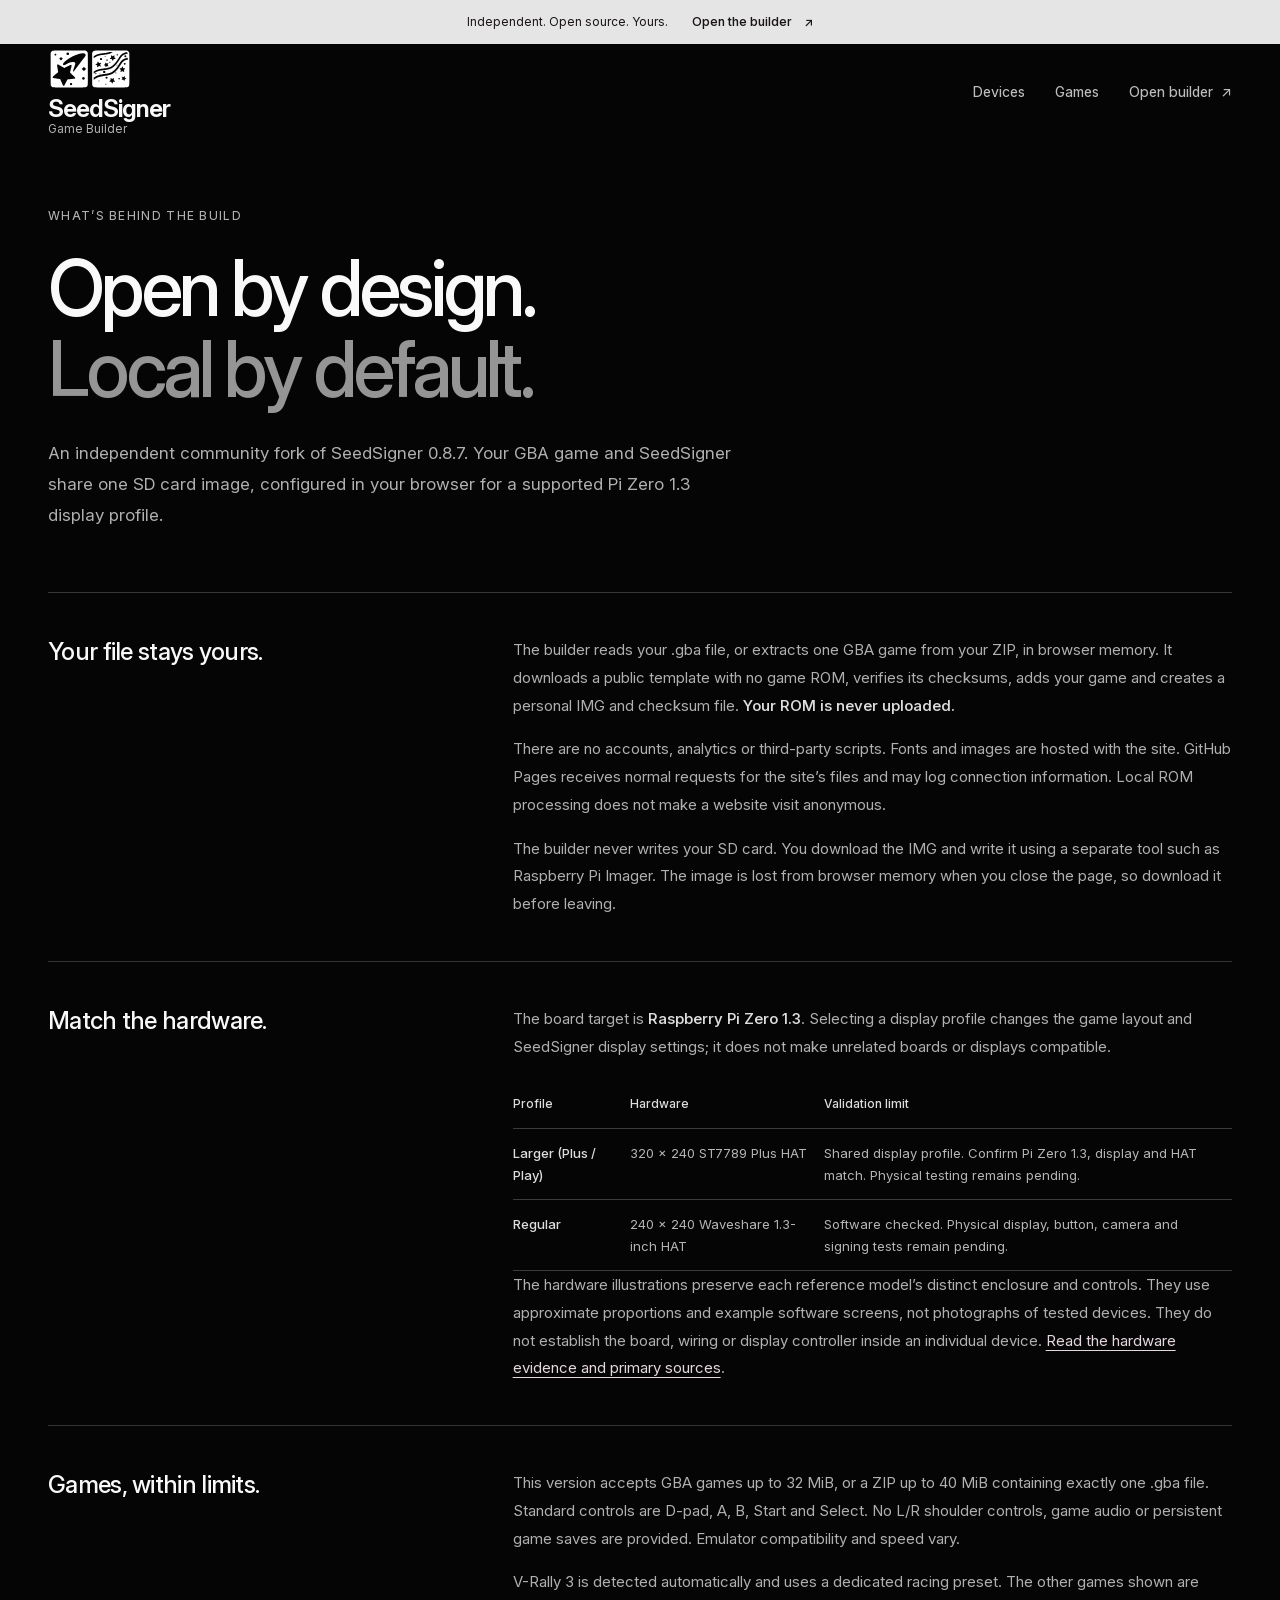
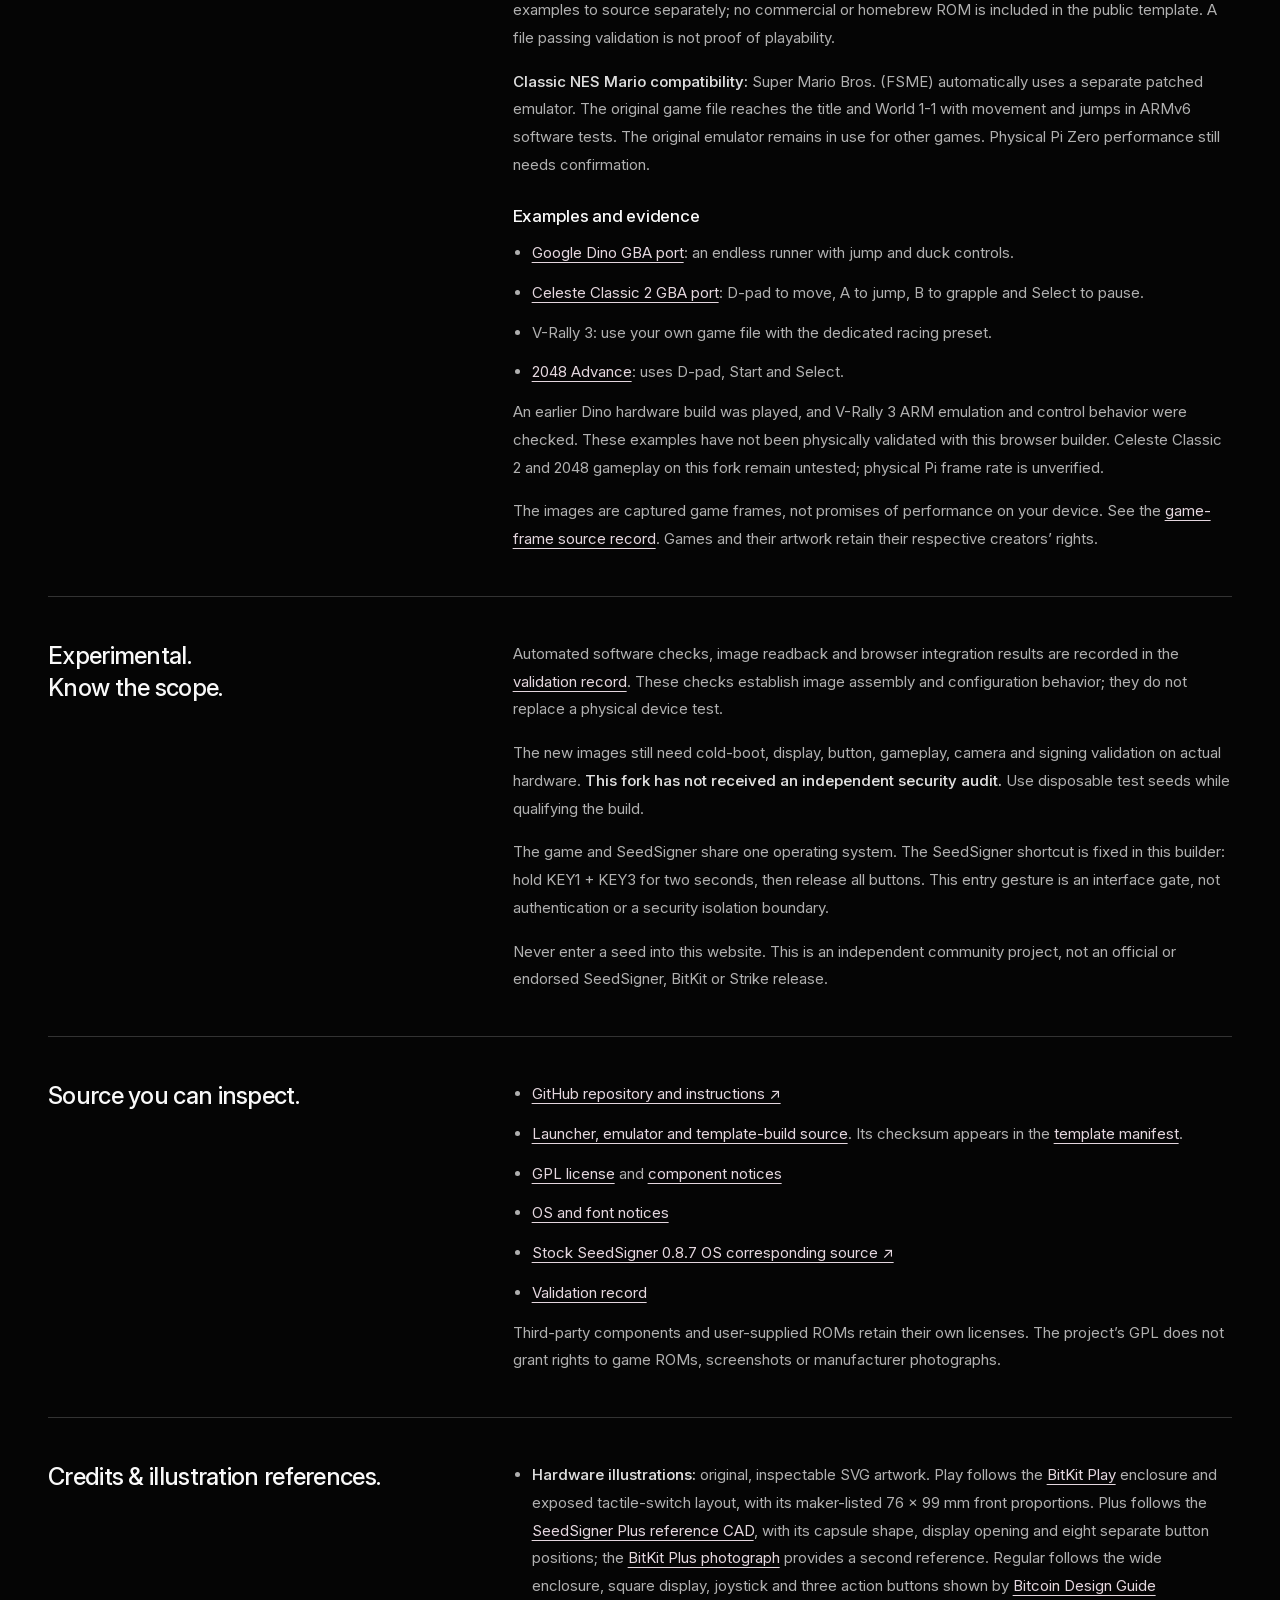
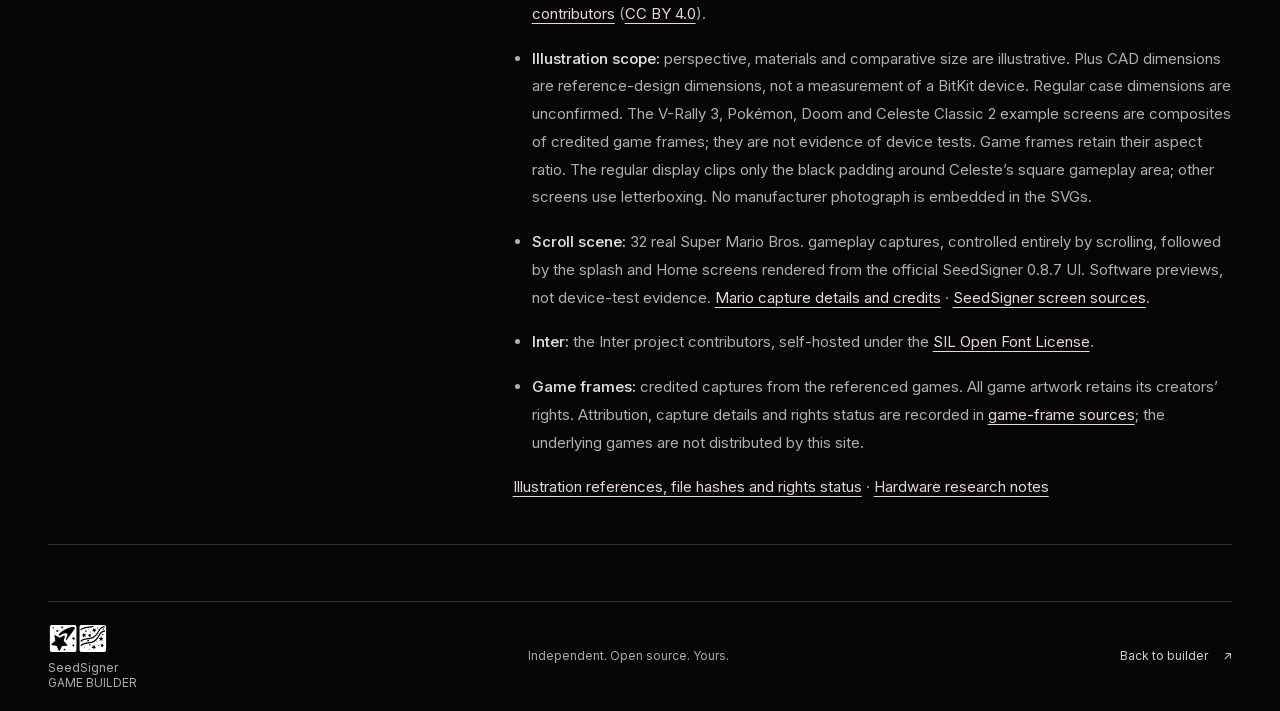
==== about.html @ 39796c49 "Match the About page to the emoji wordmark branding" ====
<!doctype html>
<html lang="en">
<head><meta charset="utf-8"><meta name="viewport" content="width=device-width,initial-scale=1"><meta name="color-scheme" content="dark"><meta name="theme-color" content="#050505"><meta http-equiv="Content-Security-Policy" content="default-src 'self'; style-src 'self'; img-src 'self' data:; font-src 'self'; object-src 'none'; base-uri 'self'"><meta name="description" content="Scope, validation, privacy, source code and credits for the independent SeedSigner Game Builder."><title>About &amp; source · SeedSigner Game Builder</title><link rel="icon" href="data:,"><link rel="preload" href="./InterVariable.woff2" as="font" type="font/woff2" crossorigin><link rel="stylesheet" href="./styles.css?v=0.2.3-emoji-wordmark.1"></head>
<body><a class="skip-link" href="#about-title">Skip to project details</a><div class="announcement"><span>Independent. Open source. Yours.</span><a href="./">Open the builder <span aria-hidden="true">↗</span></a></div><div class="page-shell"><header class="site-header"><a class="brand" href="./" aria-label="SeedSigner Game Builder home"><img class="brand-logo" src="./company-logo-white.svg" width="48" height="24" alt=""><span class="brand-wordmark">SeedSigner<span class="brand-subtitle">Game Builder</span></span></a><nav class="header-links" aria-label="Main navigation"><a href="./#devices">Devices</a><a href="./#games">Games</a><a href="./">Open builder <span aria-hidden="true">↗</span></a></nav></header>
<main><section class="about-hero" aria-labelledby="about-title"><p class="eyebrow">WHAT’S BEHIND THE BUILD</p><h1 id="about-title">Open by design.<br><span>Local by default.</span></h1><p>An independent community fork of SeedSigner 0.8.7. Your GBA game and SeedSigner share one SD card image, configured in your browser for a supported Pi Zero 1.3 display profile.</p></section><div class="about-content">
<section class="about-section" id="privacy"><h2>Your file stays yours.</h2><div><p>The builder reads your .gba file, or extracts one GBA game from your ZIP, in browser memory. It downloads a public template with no game ROM, verifies its checksums, adds your game and creates a personal IMG and checksum file. <strong>Your ROM is never uploaded.</strong></p><p>There are no accounts, analytics or third-party scripts. Fonts and images are hosted with the site. GitHub Pages receives normal requests for the site’s files and may log connection information. Local ROM processing does not make a website visit anonymous.</p><p>The builder never writes your SD card. You download the IMG and write it using a separate tool such as Raspberry Pi Imager. The image is lost from browser memory when you close the page, so download it before leaving.</p></div></section>
<section class="about-section" id="hardware"><h2>Match the hardware.</h2><div><p>The board target is <strong>Raspberry Pi Zero 1.3</strong>. Selecting a display profile changes the game layout and SeedSigner display settings; it does not make unrelated boards or displays compatible.</p><div class="table-wrap"><table class="hardware-matrix"><thead><tr><th scope="col">Profile</th><th scope="col">Hardware</th><th scope="col">Validation limit</th></tr></thead><tbody><tr><th scope="row">Larger (Plus / Play)</th><td>320 × 240 ST7789 Plus HAT</td><td>Shared display profile. Confirm Pi Zero 1.3, display and HAT match. Physical testing remains pending.</td></tr><tr><th scope="row">Regular</th><td>240 × 240 Waveshare 1.3-inch HAT</td><td>Software checked. Physical display, button, camera and signing tests remain pending.</td></tr></tbody></table></div><p>The hardware illustrations preserve each reference model’s distinct enclosure and controls. They use approximate proportions and example software screens, not photographs of tested devices. They do not establish the board, wiring or display controller inside an individual device. <a href="./HARDWARE-RESEARCH.md">Read the hardware evidence and primary sources</a>.</p></div></section>
<section class="about-section" id="games"><h2>Games, within limits.</h2><div><p>This version accepts GBA games up to 32 MiB, or a ZIP up to 40 MiB containing exactly one .gba file. Standard controls are D-pad, A, B, Start and Select. No L/R shoulder controls, game audio or persistent game saves are provided. Emulator compatibility and speed vary.</p><p>V-Rally 3 is detected automatically and uses a dedicated racing preset. The other games shown are examples to source separately; no commercial or homebrew ROM is included in the public template. A file passing validation is not proof of playability.</p><p><strong>Classic NES Mario compatibility:</strong> Super Mario Bros. (FSME) automatically uses a separate patched emulator. The original game file reaches the title and World 1-1 with movement and jumps in ARMv6 software tests. The original emulator remains in use for other games. Physical Pi Zero performance still needs confirmation.</p><h3>Examples and evidence</h3><ul><li><a href="https://github.com/fritzem/Google-Dino-GBA/releases">Google Dino GBA port</a>: an endless runner with jump and duck controls.</li><li><a href="https://github.com/Skaleee/Celeste2-GBA/releases/tag/1.0.0">Celeste Classic 2 GBA port</a>: D-pad to move, A to jump, B to grapple and Select to pause.</li><li>V-Rally 3: use your own game file with the dedicated racing preset.</li><li><a href="https://basil-termini.itch.io/2048-advance">2048 Advance</a>: uses D-pad, Start and Select.</li></ul><p>An earlier Dino hardware build was played, and V-Rally 3 ARM emulation and control behavior were checked. These examples have not been physically validated with this browser builder. Celeste Classic 2 and 2048 gameplay on this fork remain untested; physical Pi frame rate is unverified.</p><p>The images are captured game frames, not promises of performance on your device. See the <a href="./sources.json">game-frame source record</a>. Games and their artwork retain their respective creators’ rights.</p></div></section>
<section class="about-section" id="validation"><h2>Experimental.<br>Know the scope.</h2><div><p>Automated software checks, image readback and browser integration results are recorded in the <a href="./validation.json">validation record</a>. These checks establish image assembly and configuration behavior; they do not replace a physical device test.</p><p>The new images still need cold-boot, display, button, gameplay, camera and signing validation on actual hardware. <strong>This fork has not received an independent security audit.</strong> Use disposable test seeds while qualifying the build.</p><p>The game and SeedSigner share one operating system. The SeedSigner shortcut is fixed in this builder: hold KEY1 + KEY3 for two seconds, then release all buttons. This entry gesture is an interface gate, not authentication or a security isolation boundary.</p><p>Never enter a seed into this website. This is an independent community project, not an official or endorsed SeedSigner, BitKit or Strike release.</p></div></section>
<section class="about-section" id="source"><h2>Source you can inspect.</h2><div><ul><li><a href="https://github.com/xberenguer/seedsigner-gba-builder">GitHub repository and instructions ↗</a></li><li><a href="./source.tar.gz">Launcher, emulator and template-build source</a>. Its checksum appears in the <a href="./template.json">template manifest</a>.</li><li><a href="./LICENSE">GPL license</a> and <a href="./NOTICE">component notices</a></li><li><a href="./OS-and-font-notices.txt">OS and font notices</a></li><li><a href="https://github.com/xberenguer/seedsigner-dino/releases/download/v0.1.1-beta/seedsigner-v0.8.7-os-corresponding-source.tar.gz">Stock SeedSigner 0.8.7 OS corresponding source ↗</a></li><li><a href="./validation.json">Validation record</a></li></ul><p>Third-party components and user-supplied ROMs retain their own licenses. The project’s GPL does not grant rights to game ROMs, screenshots or manufacturer photographs.</p></div></section>
<section class="about-section" id="credits"><h2>Credits &amp; illustration references.</h2><div><ul class="credit-list"><li><strong>Hardware illustrations:</strong> original, inspectable SVG artwork. Play follows the <a href="https://bitkitbtc.com/product/seedsigner-play/">BitKit Play</a> enclosure and exposed tactile-switch layout, with its maker-listed 76 × 99 mm front proportions. Plus follows the <a href="https://github.com/3rdIteration/seedsigner-hardware/tree/main/signer_enclosures/seedsigner_plus/reference_design">SeedSigner Plus reference CAD</a>, with its capsule shape, display opening and eight separate button positions; the <a href="https://bitkitbtc.com/product/seedsigner-plus/">BitKit Plus photograph</a> provides a second reference. Regular follows the wide enclosure, square display, joystick and three action buttons shown by <a href="https://bitcoin.design/guide/case-studies/seedsigner/">Bitcoin Design Guide contributors</a> (<a href="https://creativecommons.org/licenses/by/4.0/">CC BY 4.0</a>).</li><li><strong>Illustration scope:</strong> perspective, materials and comparative size are illustrative. Plus CAD dimensions are reference-design dimensions, not a measurement of a BitKit device. Regular case dimensions are unconfirmed. The V-Rally 3, Pokémon, Doom and Celeste Classic 2 example screens are composites of credited game frames; they are not evidence of device tests. Game frames retain their aspect ratio. The regular display clips only the black padding around Celeste’s square gameplay area; other screens use letterboxing. No manufacturer photograph is embedded in the SVGs.</li><li><strong>Scroll scene:</strong> 32 real Super Mario Bros. gameplay captures, controlled entirely by scrolling, followed by the splash and Home screens rendered from the official SeedSigner 0.8.7 UI. Software previews, not device-test evidence. <a href="./assets/scroll/sources.json">Mario capture details and credits</a> · <a href="./sources.json">SeedSigner screen sources</a>.</li><li><strong>Inter:</strong> the Inter project contributors, self-hosted under the <a href="./Inter-LICENSE.txt">SIL Open Font License</a>.</li><li><strong>Game frames:</strong> credited captures from the referenced games. All game artwork retains its creators’ rights. Attribution, capture details and rights status are recorded in <a href="./sources.json">game-frame sources</a>; the underlying games are not distributed by this site.</li></ul><p><a href="./sources.json">Illustration references, file hashes and rights status</a> · <a href="./HARDWARE-RESEARCH.md">Hardware research notes</a></p></div></section>
</div></main><footer><a class="footer-brand" href="./" aria-label="SeedSigner Game Builder home"><img class="brand-logo" src="./company-logo-white.svg" width="40" height="20" alt=""><span class="brand-wordmark">SeedSigner<span class="brand-subtitle">Game Builder</span></span></a><span>Independent. Open source. Yours.</span><a href="./">Back to builder <span aria-hidden="true">↗</span></a></footer></div></body></html>
---- styles.css ----
@font-face{font-family:Inter;src:url('./InterVariable.woff2') format('woff2');font-weight:100 900;font-display:swap}
:root{color-scheme:dark;--bg:#050505;--surface:#121212;--line:#373737;--text:#f9f9f9;--muted:#b0b0b0;--quiet:#929292;--accent:#e5e5e5;--error:#ffc0cc;font-family:Inter,Arial,Helvetica,sans-serif;font-synthesis:none;background:var(--bg);color:var(--text)}
*{box-sizing:border-box}html{scroll-behavior:smooth;scroll-padding-top:24px}body{margin:0;min-width:320px;background:var(--bg);line-height:1.55}button,input,select{font:inherit}button,a,input,select,summary{-webkit-tap-highlight-color:transparent}a{color:inherit;text-decoration:none}button{cursor:pointer}button:disabled{cursor:not-allowed}button:focus-visible,a:focus-visible,select:focus-visible,summary:focus-visible{outline:2px solid var(--accent);outline-offset:5px}p,h1,h2,h3,figure{margin:0}[hidden]{display:none!important}.skip-link{position:fixed;left:20px;top:12px;transform:translateY(-150%);z-index:10;background:#fff;color:#111;border-radius:30px;padding:12px 20px;font-size:14px}.skip-link:focus{transform:translateY(0)}.page-shell{width:min(1240px,calc(100% - 96px));margin:auto}.announcement{min-height:44px;display:flex;align-items:center;justify-content:center;gap:24px;padding:0 20px;background:var(--accent);color:#1a1418;font-size:12px}.announcement a{min-height:44px;display:inline-flex;align-items:center;gap:12px;font-weight:550}.announcement a:hover{text-decoration:underline;text-underline-offset:3px}.site-header{height:96px;display:flex;align-items:center;justify-content:space-between;gap:30px}.brand{display:flex;align-items:center;gap:12px;min-height:44px;font-size:24px;font-weight:650;letter-spacing:-1px;line-height:1.06}.brand-subtitle{display:block;font-size:12px;font-weight:400;letter-spacing:1.1px;margin-top:5px;color:#b0b0b0;text-transform:uppercase}.header-links{display:flex;align-items:center;gap:30px;font-size:14px;font-weight:450}.header-links a{color:#bdbdbd;min-height:44px;display:inline-flex;align-items:center;gap:8px;transition:color .15s}.header-links a:hover{color:#fff}.eyebrow{font-size:12px;letter-spacing:1.3px;font-weight:450;line-height:1.6;color:var(--muted)}.hero{display:grid;grid-template-columns:minmax(0,1fr) minmax(0,480px);gap:72px;align-items:start;padding:40px 0 80px}.hero-story{padding-top:13px;min-width:0}.hero h1{font-size:clamp(62px,6.45vw,87px);line-height:1.02;letter-spacing:-5.1px;font-weight:500;margin-top:24px}.hero h1 span{color:#959595}.hero-copy{font-size:17px;line-height:1.7;max-width:470px;color:#b0b0b0;margin-top:25px;letter-spacing:-.2px}.local-badge{display:flex;align-items:center;gap:10px;color:#d8d8d8;font-size:13px;margin-top:20px}.local-badge svg{color:var(--accent);flex:none}.hero-feature{display:block;height:auto;max-width:515px;margin-top:24px;color:#d9d9d9}.hero-device-stage{display:block;width:100%;height:282px;object-fit:contain;background:transparent}.hero-feature figcaption{display:flex;align-items:center;justify-content:space-between;gap:15px;padding:0 3px;font-size:12px;color:#d2d2d2}.hero-feature figcaption>span{font-size:12px}.hero-feature small{display:block;font-size:11px;color:#929292;margin-top:3px;line-height:1.5}.hero-feature figcaption>a{display:inline-flex;align-items:center;gap:9px;min-height:44px;font-size:12px;color:#b6b6b6}.hero-feature figcaption>a:hover{color:#fff;text-decoration:underline;text-underline-offset:4px}.builder-card{border:1px solid var(--line);border-radius:24px;background:var(--surface);padding:26px;min-width:0}.card-heading{display:flex;align-items:center;justify-content:space-between;gap:14px;margin-bottom:20px}.card-heading h2{font-size:25px;font-weight:500;line-height:1.25;letter-spacing:-1px}.version-pill{font-size:12px;white-space:nowrap;border:1px solid #4d4d4d;color:#bdbdbd;padding:5px 9px;border-radius:30px}.field-group+.field-group{margin-top:19px}.step-title{display:flex;align-items:center;gap:11px;margin-bottom:9px;font-size:14px;font-weight:500;line-height:1.4}.step-number{font-size:12px;letter-spacing:.5px;color:#a0a0a0;font-weight:400}.select-wrap{position:relative}.select-wrap select{width:100%;appearance:none;min-height:46px;background:#191919;border:1px solid #737373;border-radius:9px;padding:11px 38px 11px 13px;font-size:14px;line-height:1.5;color:#eee;cursor:pointer}.select-wrap>svg{position:absolute;right:15px;top:19px;pointer-events:none;color:#bcbcbc}.field-help{font-size:12px;line-height:1.55;color:#a2a2a2;margin-top:7px}.drop-zone{display:flex;flex-direction:column;align-items:center;justify-content:center;gap:4px;min-height:146px;padding:15px;border:1px dashed #777;border-radius:12px;background:#171717;text-align:center;transition:background .15s,border-color .15s}.drop-zone.drag-over{border-color:var(--accent);background:#2e252a}.drop-zone.is-selected{min-height:111px;padding:13px}.drop-zone.is-selected .upload-icon{display:none}.upload-icon{color:#d2d2d2;margin-bottom:3px}.drop-zone strong{font-size:14px;font-weight:500;overflow-wrap:anywhere;max-width:100%}.muted{color:var(--muted)}.drop-zone .muted{font-size:12px}.file-picker{position:relative;display:inline-flex;align-items:center;justify-content:center;gap:20px;overflow:hidden;min-height:44px;margin-top:7px;padding:10px 19px;background:#f4f4f4;color:#111;border:1px solid #f4f4f4;border-radius:30px;font-size:13px;font-weight:550;cursor:pointer}.file-picker:hover{background:var(--accent);border-color:var(--accent)}.file-picker>span{font-size:18px;font-weight:400;line-height:1}.file-picker input{position:absolute;left:0;top:0;width:100%;height:100%;opacity:0;cursor:pointer}.file-picker:focus-within{outline:2px solid var(--accent);outline-offset:4px}.file-picker:has(input:disabled){opacity:.55;cursor:not-allowed}.rom-summary{display:flex;align-items:center;gap:10px;border:1px solid #555;background:#202020;border-radius:9px;padding:12px;margin-top:11px}.rom-file-icon{width:30px;height:35px;display:grid;place-items:center;flex:none;border:1px solid #777;border-radius:4px;color:#d0d0d0;font-size:12px}.rom-summary-text{display:flex;flex-direction:column;min-width:0}.rom-summary-text strong{font-size:13px;font-weight:500;overflow-wrap:anywhere}.rom-summary-text .muted{font-size:12px;overflow-wrap:anywhere}.valid-pill{font-size:12px;color:var(--accent);margin-left:auto;white-space:nowrap}.inline-error{font-size:13px;line-height:1.6;color:var(--error);margin-top:10px;overflow-wrap:anywhere}.advanced-controls{margin-top:18px;border-top:1px solid #3b3b3b;border-bottom:1px solid #3b3b3b}.advanced-controls>summary,.disclosure>summary{list-style:none;display:flex;justify-content:space-between;align-items:center;gap:18px;cursor:pointer}.advanced-controls>summary{min-height:48px;font-size:14px;line-height:1.4;padding:10px 0}.advanced-controls>summary::-webkit-details-marker,.disclosure>summary::-webkit-details-marker{display:none}.optional-label{font-size:12px;color:#a2a2a2;margin-left:8px}.disclosure-right{display:flex;align-items:center;gap:13px}.small-tag{font-size:12px;color:#c1c1c1}.disclosure-icon{font-size:23px;line-height:1;font-weight:300;width:17px;text-align:center;color:#c1c1c1;flex:none}.advanced-controls[open] .disclosure-icon,.disclosure[open] .disclosure-icon{transform:rotate(45deg)}.advanced-body{padding:3px 0 20px}.field-label{display:block;font-size:13px;margin-bottom:9px}.control-list{margin:16px 0 0}.control-list>div{display:flex;justify-content:space-between;align-items:start;gap:18px;padding:10px 0;border-bottom:1px solid #323232;font-size:12px}.control-list dt{color:#ddd}.control-list dd{margin:0;color:#b0b0b0;text-align:right}.control-footnote{font-size:12px;color:#aaa;line-height:1.7;margin-top:15px}.compatibility-note{font-size:12px;line-height:1.6;color:#b5b5b5;margin-top:14px}.build-area{margin-top:18px}.primary-button{display:flex;align-items:center;justify-content:space-between;gap:16px;width:100%;min-height:50px;border:1px solid #fff;border-radius:40px;background:#fff;color:#101010;padding:11px 22px;font-size:14px;line-height:1.5;font-weight:600;transition:background .15s,color .15s}.primary-button:hover:not(:disabled){background:var(--accent);border-color:var(--accent)}.primary-button:disabled{background:#303030;border-color:#303030;color:#adadad}.primary-button>span:last-child{font-size:22px;font-weight:400;line-height:1}.cancel-button{display:block;min-height:44px;border:1px solid #666;border-radius:30px;margin:12px auto 0;padding:8px 20px;background:transparent;color:#ddd;font-size:13px}.cancel-button:hover{background:#252525}.build-note{font-size:12px;line-height:1.6;color:#aaa;text-align:center;margin-top:9px}.release-note{display:flex;align-items:start;gap:8px;font-size:12px;line-height:1.6;color:#aaa;margin-top:16px}.release-dot{width:5px;height:5px;border-radius:50%;background:var(--accent);flex:none;margin-top:7px}.release-note a{display:inline-flex;min-height:44px;align-items:center;gap:7px;text-decoration:underline;text-underline-offset:3px;color:#d7c9d0}.build-status{border-top:1px solid #464646;padding-top:20px;margin-top:20px}.progress-heading{display:flex;align-items:center;justify-content:space-between;gap:15px;font-size:13px}.progress-heading strong{font-weight:500}.progress-heading>span{font-size:12px;color:#bbb}progress{appearance:none;display:block;width:100%;height:4px;border:0;border-radius:3px;overflow:hidden;background:#3b3b3b;color:var(--accent);margin:12px 0}progress::-webkit-progress-bar{background:#3b3b3b;border-radius:3px}progress::-webkit-progress-value{background:var(--accent);border-radius:3px;transition:width .2s}progress::-moz-progress-bar{background:var(--accent);border-radius:3px}.build-status>p{font-size:12px;color:#b0b0b0;line-height:1.7;overflow-wrap:anywhere}.build-error{background:#281c22;border:1px solid #825e6c;border-radius:12px;padding:16px;margin-top:20px;font-size:14px;color:var(--error)}.build-error strong{font-weight:550}.build-error p{font-size:13px;line-height:1.7;color:#e0c5cf;margin-top:6px;overflow-wrap:anywhere}.result-card{border:1px solid #74646d;background:#201b1e;border-radius:14px;padding:22px;margin-top:21px}.result-card .eyebrow{font-size:12px;color:#d2c3cb;letter-spacing:1px}.result-card h3{font-size:34px;line-height:1.2;letter-spacing:-1.3px;font-weight:500;margin-top:9px}.result-card>p:not(.eyebrow){font-size:13px;color:#c1b6bc;line-height:1.7;margin-top:10px;overflow-wrap:anywhere}.download-actions{display:flex;align-items:center;gap:20px;flex-wrap:wrap;margin-top:20px}.download-button{display:inline-flex;align-items:center;justify-content:space-between;gap:24px;min-height:46px;background:var(--accent);color:#171217;border-radius:30px;font-size:13px;font-weight:600;padding:11px 18px}.download-button:hover{background:#fff}.download-button span{font-size:18px;font-weight:400}.text-link{display:inline-flex;align-items:center;gap:9px;min-height:44px;font-size:13px;color:#d1d1d1}.text-link:hover{color:#fff;text-decoration:underline;text-underline-offset:4px}.download-actions .text-link{font-size:12px;color:#e0d3db}.result-card>p.result-next{font-size:12px;color:#c7bbc2;margin-top:13px}.checksum-details{font-size:12px;color:#bfb0b9;margin-top:13px}.checksum-details summary{cursor:pointer;min-height:44px;display:flex;align-items:center}.checksum-details code{font-size:12px;color:#e1d4dc;line-height:1.7;font-family:ui-monospace,SFMono-Regular,Menlo,monospace;overflow-wrap:anywhere;display:block}.content-section{border-top:1px solid #333;padding:76px 0 72px}.section-heading{display:flex;align-items:end;justify-content:space-between;gap:60px;margin-bottom:35px}.section-heading h2{font-size:48px;line-height:1.1;letter-spacing:-2.2px;font-weight:500;margin-top:14px}.section-heading>p{max-width:385px;font-size:15px;line-height:1.75;color:#aaa}.section-heading>p strong{font-weight:500;color:#ddd}.device-grid,.game-grid{display:grid;grid-template-columns:repeat(3,minmax(0,1fr));gap:22px}.device-card,.game-card{border:1px solid #353535;border-radius:18px;overflow:hidden;background:#111;min-width:0}.device-photo{height:260px;display:flex;align-items:center;justify-content:center;background:radial-gradient(ellipse at center,#151515 0%,#090909 72%);border-bottom:1px solid #272727}.device-photo img{width:100%;height:100%;object-fit:contain;display:block}.regular-photo{padding:0}.device-body,.game-body{padding:23px 22px 17px}.device-heading{display:flex;align-items:start;justify-content:space-between;gap:12px;flex-wrap:wrap}.device-heading h3,.game-body h3{font-size:21px;line-height:1.3;letter-spacing:-.6px;font-weight:500}.status-pill{font-size:12px;border:1px solid #555;border-radius:30px;padding:4px 9px;color:#c5c5c5;white-space:nowrap}.device-body>p,.game-body>p:not(.game-category){font-size:14px;line-height:1.75;color:#aaa;margin-top:15px}.card-link{display:inline-flex;align-items:center;gap:10px;min-height:44px;font-size:13px;color:#e4e4e4;margin-top:17px}.card-link:hover{text-decoration:underline;text-underline-offset:4px}.section-footnote{font-size:12px;color:#aaa;line-height:1.7;margin-top:20px}.section-footnote a{display:inline-flex;align-items:center;min-height:44px;text-decoration:underline;text-underline-offset:4px;margin-left:4px}.game-frame{display:flex;align-items:center;justify-content:center;aspect-ratio:3/2;background:#191919;padding:18px}.game-frame img{width:100%;height:100%;object-fit:contain;image-rendering:pixelated;display:block}.game-category{font-size:12px;letter-spacing:1px;color:#aaa}.game-body h3{margin-top:8px}.game-body>p:not(.game-category){min-height:99px}.more-games{display:flex;align-items:center;justify-content:space-between;gap:32px;padding:25px 0 0;margin-top:5px}.more-games>p{font-size:14px;line-height:1.75;color:#aaa;max-width:760px}.more-games strong{font-weight:500;color:#ddd}.more-games .text-link{white-space:nowrap}.flash-steps{display:grid;grid-template-columns:repeat(3,minmax(0,1fr));gap:38px;list-style:none;margin:45px 0 0;padding:0}.flash-steps li{padding-top:19px;border-top:1px solid #4b4b4b}.instruction-number{display:block;color:#aaa;font-size:12px;letter-spacing:.5px;margin-bottom:24px}.flash-steps h3{font-size:21px;line-height:1.35;font-weight:500;letter-spacing:-.6px}.flash-steps p{font-size:14px;line-height:1.8;color:#aaa;margin-top:13px}.flash-steps b{font-weight:500;color:#e4e4e4}.faq-section{border-top:1px solid #333;padding:70px 0 25px}.faq-section .section-heading{margin-bottom:29px}.disclosure{border-top:1px solid #3c3c3c}.disclosure:last-child{border-bottom:1px solid #3c3c3c}.disclosure>summary{min-height:76px;padding:21px 0;font-size:17px;line-height:1.5;letter-spacing:-.25px}.disclosure-body{max-width:800px;padding-bottom:29px}.disclosure-body>p{font-size:15px;line-height:1.85;color:#b0b0b0;margin-bottom:15px}.disclosure-body>p:last-child{margin-bottom:0}.disclosure-body a{color:#e0d2da;text-decoration:underline;text-underline-offset:4px}.safety-note{font-size:12px;line-height:1.8;color:#aaa;margin:0 0 55px}footer{display:flex;align-items:center;justify-content:space-between;gap:28px;min-height:110px;border-top:1px solid #333;font-size:12px;color:#aaa}footer>a{min-height:44px;display:inline-flex;align-items:center;gap:7px}.footer-brand{font-size:15px;font-weight:600;color:#e8e8e8;letter-spacing:-.3px}.footer-brand span{font-size:12px;color:#aaa;font-weight:400;letter-spacing:0;margin-left:6px}footer>a:last-child{color:#d0d0d0}footer>a:last-child span{margin-left:8px}.about-hero{padding:66px 0 62px;border-bottom:1px solid #373737}.about-hero h1{font-size:clamp(58px,6vw,82px);line-height:1.05;letter-spacing:-4.1px;font-weight:500;margin-top:24px}.about-hero h1 span{color:#959595}.about-hero>p:last-child{max-width:690px;font-size:17px;line-height:1.8;color:#b0b0b0;margin-top:28px}.about-content{padding-bottom:56px}.about-section{display:grid;grid-template-columns:minmax(0,1fr) minmax(0,1.8fr);gap:65px;padding:43px 0;border-bottom:1px solid #333;scroll-margin-top:24px}.about-section h2{font-size:24px;line-height:1.35;font-weight:500;letter-spacing:-.7px}.about-section h3{font-size:17px;font-weight:500;letter-spacing:-.25px;margin:24px 0 10px}.about-section p,.about-section li{font-size:15px;line-height:1.85;color:#b0b0b0}.about-section p+p{margin-top:16px}.about-section ul{margin:0;padding-left:19px}.about-section li{margin-bottom:12px}.about-section a{color:#e5d7df;text-decoration:underline;text-underline-offset:4px}.about-section a:hover{color:#fff}.about-section strong{font-weight:550;color:#ddd}.table-wrap{overflow-x:auto;max-width:100%;margin-top:21px}.hardware-matrix{width:100%;border-collapse:collapse;font-size:13px;line-height:1.7;text-align:left}.hardware-matrix th,.hardware-matrix td{padding:13px 12px 13px 0;border-bottom:1px solid #3b3b3b;vertical-align:top;color:#b5b5b5}.hardware-matrix thead th{font-size:12px;font-weight:500;color:#ddd}.hardware-matrix tbody th{font-weight:500;color:#ddd;min-width:105px}.hardware-matrix td{min-width:150px}.credit-list li{margin-bottom:17px}
@media(min-width:1500px){.hero{gap:100px;padding-top:55px}.hero h1{font-size:91px}.hero-feature{margin-top:30px}.hero-device-stage{height:300px}}
@media(max-width:1150px){.page-shell{width:calc(100% - 64px)}.hero{grid-template-columns:minmax(0,1fr) minmax(0,440px);gap:42px}.hero h1{font-size:73px;letter-spacing:-4.6px}.hero-copy{font-size:16px}.hero-device-stage{height:265px}.builder-card{padding:24px}.card-heading h2{font-size:24px}.version-pill{font-size:12px;padding:4px 7px}.device-grid,.game-grid{gap:18px}.device-photo{height:230px}.device-body,.game-body{padding:20px 18px 15px}.device-heading h3,.game-body h3{font-size:20px}.section-heading{gap:40px}.section-heading h2{font-size:42px}.game-body>p:not(.game-category){min-height:123px}}
@media(max-width:980px){.hero{grid-template-columns:1fr;gap:34px;padding-top:26px}.hero-story{display:grid;grid-template-columns:minmax(0,1.12fr) minmax(0,.88fr);gap:0 34px;padding:0;align-items:start}.hero-story>.eyebrow,.hero-story>h1,.hero-story>.hero-copy,.hero-story>.local-badge{grid-column:1}.hero h1{font-size:62px;letter-spacing:-3.8px;margin-top:17px}.hero-copy{font-size:15px;margin-top:20px}.local-badge{font-size:12px;margin-top:17px}.hero-feature{grid-column:2;grid-row:1 / 5;display:block;height:auto;margin-top:0;align-self:center;max-width:none}.hero-device-stage{height:270px;width:100%;object-fit:contain}.hero-feature figcaption{display:block;padding:0 6px}.hero-feature figcaption>a{min-height:44px}.builder-card{width:100%;max-width:620px;justify-self:center;padding:28px}.card-heading h2{font-size:28px}.card-heading{margin-bottom:23px}.field-group+.field-group{margin-top:22px}.drop-zone{min-height:165px}.field-help{font-size:13px}.compatibility-note{font-size:13px}.build-note{font-size:13px}.release-note{font-size:12px}.section-heading{align-items:start;gap:30px}.section-heading h2{font-size:39px}.section-heading>p{max-width:330px;font-size:14px}.device-photo{height:195px}.device-grid,.game-grid{gap:15px}.device-body,.game-body{padding:19px 16px 14px}.device-heading h3,.game-body h3{font-size:19px}.device-body>p,.game-body>p:not(.game-category){font-size:13px}.card-link{font-size:12px;gap:7px}.status-pill{font-size:12px;padding:3px 7px}.game-frame{padding:12px}.game-body>p:not(.game-category){min-height:137px}.more-games{gap:23px}.more-games .text-link{white-space:normal;flex-shrink:0;max-width:190px}.flash-steps{gap:26px}.flash-steps h3{font-size:20px}.flash-steps p{font-size:13px}.about-section{grid-template-columns:1fr 1.8fr;gap:38px}footer>span{display:none}}
@media(max-width:700px){.page-shell{width:calc(100% - 40px)}.announcement{font-size:12px;gap:15px;min-height:44px;padding:0 15px}.announcement a{gap:7px;min-height:44px}.site-header{height:88px;gap:20px}.brand{font-size:22px;gap:10px}.brand-subtitle{font-size:12px;letter-spacing:.9px}.header-links{font-size:12px;gap:15px}.header-links>a:nth-child(-n+2){display:none}.hero{gap:29px;padding:24px 0 52px}.hero-story{display:block}.hero h1{font-size:clamp(57px,10.7vw,74px);line-height:1.04;letter-spacing:-3.7px;margin-top:17px;max-width:590px}.hero .eyebrow{font-size:12px;letter-spacing:1.1px}.hero-copy{font-size:16px;line-height:1.7;max-width:470px;margin-top:20px}.local-badge{font-size:12px;gap:8px;margin-top:16px}.hero-feature{display:block;margin-top:22px;max-width:470px}.hero-device-stage{height:260px}.hero-feature figcaption{display:flex;padding:0 3px}.builder-card{max-width:none;border-radius:20px;padding:24px 20px}.card-heading{gap:10px;margin-bottom:23px}.card-heading h2{font-size:24px;letter-spacing:-.8px}.version-pill{font-size:12px;padding:4px 7px}.step-title{font-size:14px}.select-wrap select{font-size:16px;padding:10px 36px 10px 12px;min-height:48px}.select-wrap>svg{top:21px}.field-help{font-size:12px;line-height:1.65}.drop-zone{min-height:163px;padding:17px 12px}.drop-zone strong{font-size:14px}.drop-zone .muted{font-size:12px}.file-picker{font-size:14px;padding:10px 20px;min-height:46px}.compatibility-note{font-size:12px;line-height:1.75}.primary-button{font-size:15px;min-height:52px}.build-note{font-size:12px}.release-note{font-size:12px;line-height:1.65}.release-note a{min-height:44px}.advanced-controls>summary{font-size:14px;gap:10px;min-height:52px}.optional-label{font-size:12px;margin-left:6px}.small-tag{font-size:12px}.disclosure-right{gap:10px}.rom-summary{gap:9px;padding:11px 10px}.rom-file-icon{display:none}.rom-summary-text strong{font-size:13px}.valid-pill{font-size:12px}.content-section{padding:51px 0 48px}.section-heading{display:block;margin-bottom:28px}.section-heading h2{font-size:36px;letter-spacing:-1.7px;margin-top:12px}.section-heading>p{font-size:15px;max-width:none;margin-top:17px;line-height:1.75}.device-grid,.game-grid{grid-template-columns:1fr;gap:23px}.device-photo{height:285px}.device-body,.game-body{padding:23px 21px 19px}.device-heading h3,.game-body h3{font-size:23px;letter-spacing:-.6px}.device-body>p,.game-body>p:not(.game-category){font-size:15px;line-height:1.8;margin-top:14px}.card-link{font-size:14px;gap:12px;margin-top:17px;min-height:46px}.status-pill{font-size:12px;padding:4px 9px}.regular-photo{height:285px;padding:0}.game-frame{padding:17px}.game-body>p:not(.game-category){min-height:0}.section-footnote{font-size:12px;line-height:1.8}.section-footnote a{margin-left:0;min-height:44px}.more-games{display:block;padding-top:24px;margin-top:0}.more-games>p{font-size:14px}.more-games .text-link{font-size:14px;max-width:none;margin-top:8px;min-height:46px}.flash-steps{grid-template-columns:1fr;gap:31px;margin-top:32px}.flash-steps li{display:grid;grid-template-columns:28px 1fr;gap:0 16px;padding-top:20px}.instruction-number{grid-row:1 / 3;margin:4px 0 0;font-size:12px}.flash-steps h3{font-size:22px}.flash-steps p{grid-column:2;font-size:14px;line-height:1.85;margin-top:10px}.faq-section{padding:50px 0 23px}.faq-section .section-heading{margin-bottom:25px}.disclosure>summary{font-size:16px;min-height:76px;padding:20px 0;gap:17px}.disclosure-body{padding-bottom:25px}.disclosure-body>p{font-size:14px;line-height:1.85}.safety-note{font-size:12px;margin-bottom:35px}footer{min-height:122px;flex-wrap:wrap;gap:0 20px;align-content:center;padding:19px 0;font-size:12px}.footer-brand{font-size:14px}.footer-brand span{font-size:12px;margin-left:3px}footer>a:last-child{font-size:12px;min-height:44px}.about-hero{padding:37px 0 42px}.about-hero h1{font-size:57px;letter-spacing:-3px;margin-top:21px}.about-hero>p:last-child{font-size:16px;line-height:1.8;margin-top:23px}.about-section{grid-template-columns:1fr;gap:19px;padding:32px 0}.about-section h2{font-size:24px}.about-section p,.about-section li{font-size:14px;line-height:1.85}.about-section h3{font-size:17px}.about-content{padding-bottom:35px}.hardware-matrix{font-size:12px}.hardware-matrix tbody th{min-width:90px}.hardware-matrix td{min-width:135px}.credit-list li{margin-bottom:19px}}
@media(max-width:380px){.page-shell{width:calc(100% - 32px)}.announcement{font-size:12px;gap:10px}.announcement a{gap:5px}.hero h1{font-size:56px;letter-spacing:-3.6px}.hero-copy{font-size:15px}.brand{font-size:21px}.header-links{font-size:12px}.card-heading h2{font-size:22px}.version-pill{font-size:12px;padding:3px 6px}.builder-card{padding:23px 17px}.optional-label{display:none}.device-photo{height:255px}.regular-photo{height:255px}.section-heading h2{font-size:34px}.about-hero h1{font-size:51px;letter-spacing:-2.7px}}
@media(prefers-reduced-motion:reduce){*{transition:none!important;scroll-behavior:auto!important}}

/* One device travels from the intro to the scroll-driven story. */
.hero-story .hero-feature{display:block;grid-column:auto;grid-row:auto;align-self:auto;max-width:540px;margin:12px 0 0}
.hero-device-origin{position:relative;width:100%;height:290px}
.hero-device-stage{position:relative;display:block;width:100%;height:100%;margin:0;padding:0;isolation:isolate;pointer-events:none}
.hero-device-stage>img,.hero-device-stage>svg{display:block;width:100%;height:100%;object-fit:contain;background:transparent}
.hero-device-stage>svg{overflow:visible}
.hero-device-stage.is-travelling{position:fixed;z-index:3;margin:0;padding:0;max-width:none;pointer-events:none;overflow:visible}
.hero-story .hero-feature figcaption{display:flex;align-items:center;justify-content:space-between;gap:20px;min-height:44px;padding:0 3px}
.hero-story .hero-feature figcaption>span{font-size:12px;color:#c8c8c8}
.hero-story .hero-feature small{font-size:11px;color:#757575;line-height:1.5;margin-top:4px}
.hero-story .hero-feature figcaption>a{font-size:11px;color:#aaa;white-space:nowrap}
.scroll-story{position:relative;margin:0 0 76px;background:#050505;border-top:1px solid #242424;border-bottom:1px solid #242424;isolation:isolate}
.scroll-pin{display:flex;flex-direction:column;gap:24px;padding:32px 0 25px}
.scroll-scene-header{display:flex;align-items:end;justify-content:space-between;gap:30px;position:relative;z-index:2}
.scroll-scene-header h2{font-size:clamp(30px,3.2vw,44px);font-weight:500;letter-spacing:-1.8px;line-height:1.15;margin-top:10px}
.scroll-scene-header .eyebrow{font-size:10px;letter-spacing:1.4px;color:#888}
.scroll-cue{display:inline-flex;align-items:center;gap:21px;color:#777;font-size:11px;line-height:1.6;white-space:nowrap;padding-bottom:3px}
.scroll-scene-body{display:block;min-height:0}
.scene-device-view{display:none;flex-direction:column;min-height:0}
.scene-device-target{position:relative;width:100%;height:min(72svh,670px);min-height:0}
.scene-device-caption{display:flex;flex:none;align-items:center;justify-content:space-between;gap:20px;position:relative;z-index:2;padding:0 8px;min-height:45px}
.scene-device-caption>span{font-size:12px;color:#c8c8c8}
.scene-device-caption small{display:block;font-size:11px;color:#757575;line-height:1.5;margin-top:4px}
.scene-device-caption>a{display:inline-flex;align-items:center;gap:9px;min-height:44px;font-size:11px;color:#999}
.scene-device-caption>a:hover{color:#fff;text-decoration:underline;text-underline-offset:4px}
.scene-steps{position:relative;z-index:2;display:grid;grid-template-columns:repeat(3,minmax(0,1fr));gap:32px;padding:12px 0}
.scene-step{display:grid;grid-template-columns:25px minmax(0,1fr);gap:16px;padding:19px 0;color:#777}
.scene-step-number{font-family:ui-monospace,SFMono-Regular,Menlo,monospace;font-size:10px;line-height:1.6;color:#555;padding-top:6px}
.scene-step h3{font-size:27px;font-weight:500;line-height:1.2;letter-spacing:-.8px;color:#999}
.scene-step p{font-size:14px;line-height:1.8;color:#a0a0a0;max-width:285px;margin-top:14px}
.scene-step-detail{display:block;font-size:11px;color:#707070;line-height:1.6;margin-top:14px}
.scene-step.is-active h3,.scene-step[aria-current="step"] h3{color:#f3f3f3}
.scene-step.is-active .scene-step-number,.scene-step[aria-current="step"] .scene-step-number{color:#ddd}
.scroll-scene-footer{position:relative;z-index:2;display:flex;align-items:center;justify-content:space-between;gap:24px}
.scroll-scene-footer p{font-size:10px;line-height:1.7;color:#606060}
.scroll-scene-footer a{display:inline-flex;align-items:center;gap:13px;min-height:40px;font-size:12px;color:#b8b8b8;white-space:nowrap}
.scroll-scene-footer a:hover{color:#fff;text-decoration:underline;text-underline-offset:4px}
.scroll-story.has-scroll-preview{height:340svh}
.has-scroll-preview .scroll-scene-header,.has-scroll-preview .scene-steps,.has-scroll-preview .scene-device-caption,.has-scroll-preview .scroll-scene-footer{opacity:var(--scene-intro-opacity,1)}
.has-scroll-preview .scroll-pin{position:sticky;top:0;height:100svh;overflow:hidden}
.has-scroll-preview .scroll-scene-body{display:grid;grid-template-columns:minmax(0,1fr) minmax(240px,285px);gap:40px;align-items:stretch;flex:1}
.has-scroll-preview .scene-device-view{display:flex}
.has-scroll-preview .scene-device-target{height:100%;flex:1}
.has-scroll-preview .scene-steps{display:block;align-self:center}
.has-scroll-preview .scene-step:not(.is-active):not([aria-current="step"]) p,.has-scroll-preview .scene-step:not(.is-active):not([aria-current="step"]) .scene-step-detail{display:none}

@media(min-width:1500px){
  .has-scroll-preview .scroll-scene-body{grid-template-columns:minmax(0,1fr) 300px;gap:65px}
  .scene-step h3{font-size:31px}
  .scene-step p{font-size:15px}
}
@media(max-width:980px){
  .hero-story{display:block;max-width:680px}
  .hero-copy{max-width:580px}
  .hero-device-origin{height:280px}
  .has-scroll-preview .scroll-scene-body{grid-template-columns:minmax(0,1fr) 235px;gap:20px}
  .scroll-scene-header h2{font-size:34px;letter-spacing:-1.3px}
  .scene-step{gap:11px;grid-template-columns:20px minmax(0,1fr)}
  .scene-step h3{font-size:25px}
  .scene-step p{font-size:13px}
  .scroll-cue{font-size:10px;gap:12px}
}
@media(max-width:700px){
  .hero-story .hero-feature{margin-top:10px;max-width:none}
  .hero-device-origin{height:260px}
  .hero-story .hero-feature figcaption{min-height:38px}
  .hero-story .hero-feature figcaption>span{font-size:11px}
  .hero-story .hero-feature small{font-size:10px}
  .hero-story .hero-feature figcaption>a{font-size:10px;gap:8px;min-height:38px}
  .scroll-story{margin-bottom:50px}
  .scroll-pin{gap:18px;padding:24px 0 17px}
  .scroll-scene-header{display:block}
  .scroll-scene-header h2{font-size:clamp(27px,6.7vw,34px);letter-spacing:-1.2px;white-space:nowrap}
  .scroll-scene-header .eyebrow{font-size:9px;letter-spacing:1px}
  .scroll-cue{margin-top:12px;padding:0}
  .scene-device-caption{min-height:38px;padding:0 1px}
  .scene-device-caption>a{font-size:10px;gap:7px;min-height:38px}
  .scene-device-caption>span{font-size:11px}
  .scene-device-caption small{font-size:10px}
  .scene-steps{gap:12px;padding:0}
  .scene-step{display:block;padding:0}
  .scene-step-number{display:block;font-size:9px;padding:0;margin-bottom:7px}
  .scene-step h3{font-size:20px;letter-spacing:-.5px}
  .scene-step p{font-size:11px;line-height:1.7;margin-top:10px}
  .scene-step-detail{font-size:10px;line-height:1.6;margin-top:10px}
  .scroll-scene-footer{gap:15px;align-items:end}
  .scroll-scene-footer p{font-size:9px;max-width:235px;line-height:1.6}
  .scroll-scene-footer a{font-size:10px;gap:8px;min-height:30px}
  .scroll-story.has-scroll-preview{height:300svh}
  .has-scroll-preview .scroll-scene-body{display:flex;flex-direction:column;align-items:stretch;gap:12px}
  .has-scroll-preview .scene-device-view{flex:1}
  .has-scroll-preview .scene-steps{display:grid;grid-template-columns:repeat(3,minmax(0,1fr));align-self:stretch;position:relative;min-height:124px;padding-top:0}
  .has-scroll-preview .scene-step{position:static}
  .has-scroll-preview .scene-step-number{display:none}
  .has-scroll-preview .scene-step h3{position:relative;top:0;font-size:16px}
  .has-scroll-preview .scene-step p{position:absolute;left:0;top:33px;max-width:100%;width:100%;font-size:12px;line-height:1.7;margin-top:0}
  .has-scroll-preview .scene-step-detail{position:absolute;left:0;bottom:0;font-size:10px;line-height:1.6;margin:0}
}
@media(max-height:700px) and (min-width:701px){
  .scroll-pin{padding:20px 0 12px;gap:16px}
  .scroll-scene-header h2{font-size:30px;margin-top:7px}
  .scene-step{padding:12px 0}
  .scene-step p{font-size:12px;line-height:1.7;margin-top:9px}
  .scene-step-detail{margin-top:9px}
}
@media(prefers-reduced-motion:reduce){
  .scroll-story.has-scroll-preview{height:auto}
  .has-scroll-preview .scroll-pin{position:relative;height:auto;overflow:visible}
  .has-scroll-preview .scroll-scene-body{display:block}
  .has-scroll-preview .scene-device-view{display:none}
  .has-scroll-preview .scene-steps{display:grid;grid-template-columns:repeat(3,minmax(0,1fr));align-self:stretch}
  .has-scroll-preview .scene-step:not(.is-active):not([aria-current="step"]) p,.has-scroll-preview .scene-step:not(.is-active):not([aria-current="step"]) .scene-step-detail{display:block}
  .scroll-cue{display:none}
}
@media(prefers-reduced-motion:reduce) and (max-width:700px){
  .has-scroll-preview .scene-steps{min-height:0;padding-top:0}
  .has-scroll-preview .scene-step-number{display:block}
  .has-scroll-preview .scene-step h3{top:0;font-size:20px}
  .has-scroll-preview .scene-step p,.has-scroll-preview .scene-step-detail{position:static;width:auto;margin-top:10px}
}

/* Company mark: original white .WS outlines, sized for the existing navigation. */
.brand{flex-direction:column;align-items:flex-start;flex-shrink:0;gap:6px}
.brand-logo{display:block;width:84px;height:auto;max-width:100%;flex:none}
.brand .brand-subtitle{margin:0;font-size:12px;font-weight:400;letter-spacing:0;line-height:1.25;text-transform:none}
.footer-brand{display:flex;flex-direction:column;align-items:flex-start;gap:6px}
.footer-brand .brand-logo{width:60px}
.footer-brand span{margin:0;font-size:12px;line-height:1.25}
@media(max-width:700px){.brand .brand-logo{width:72px}}
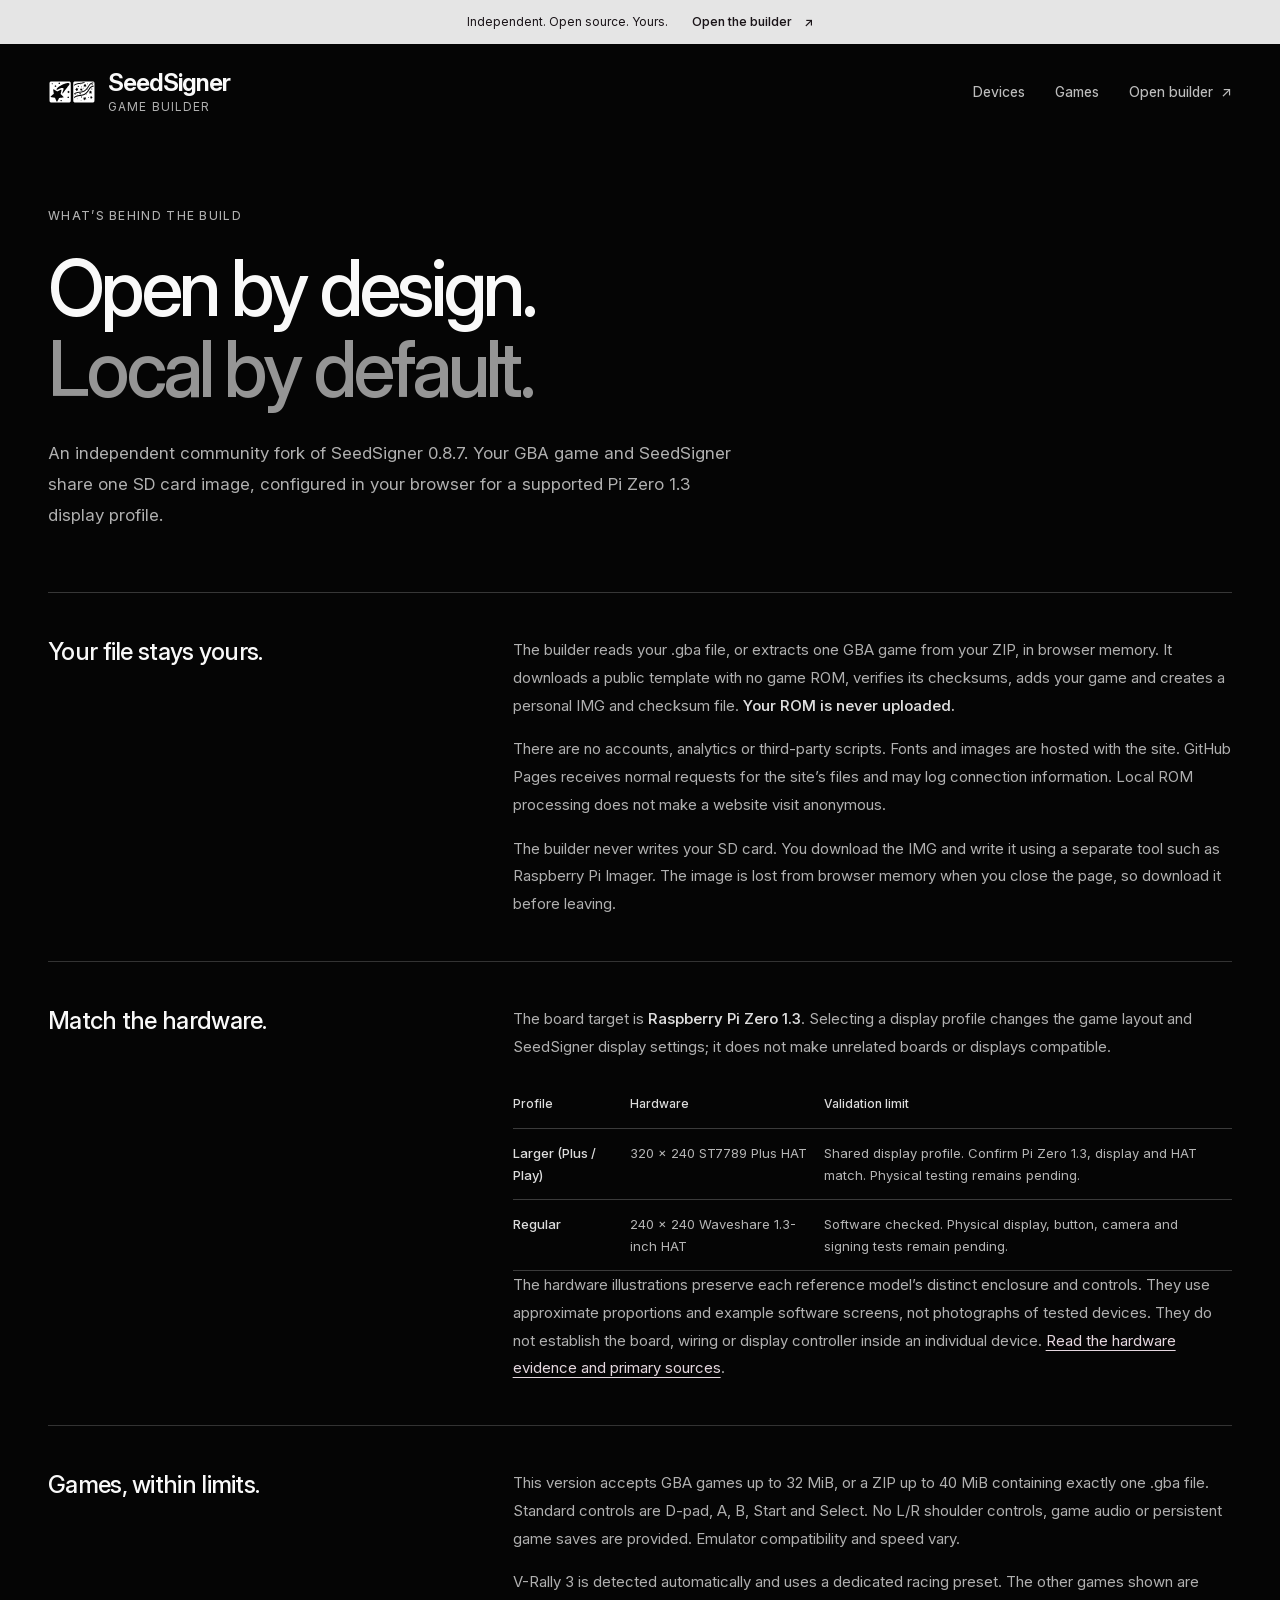
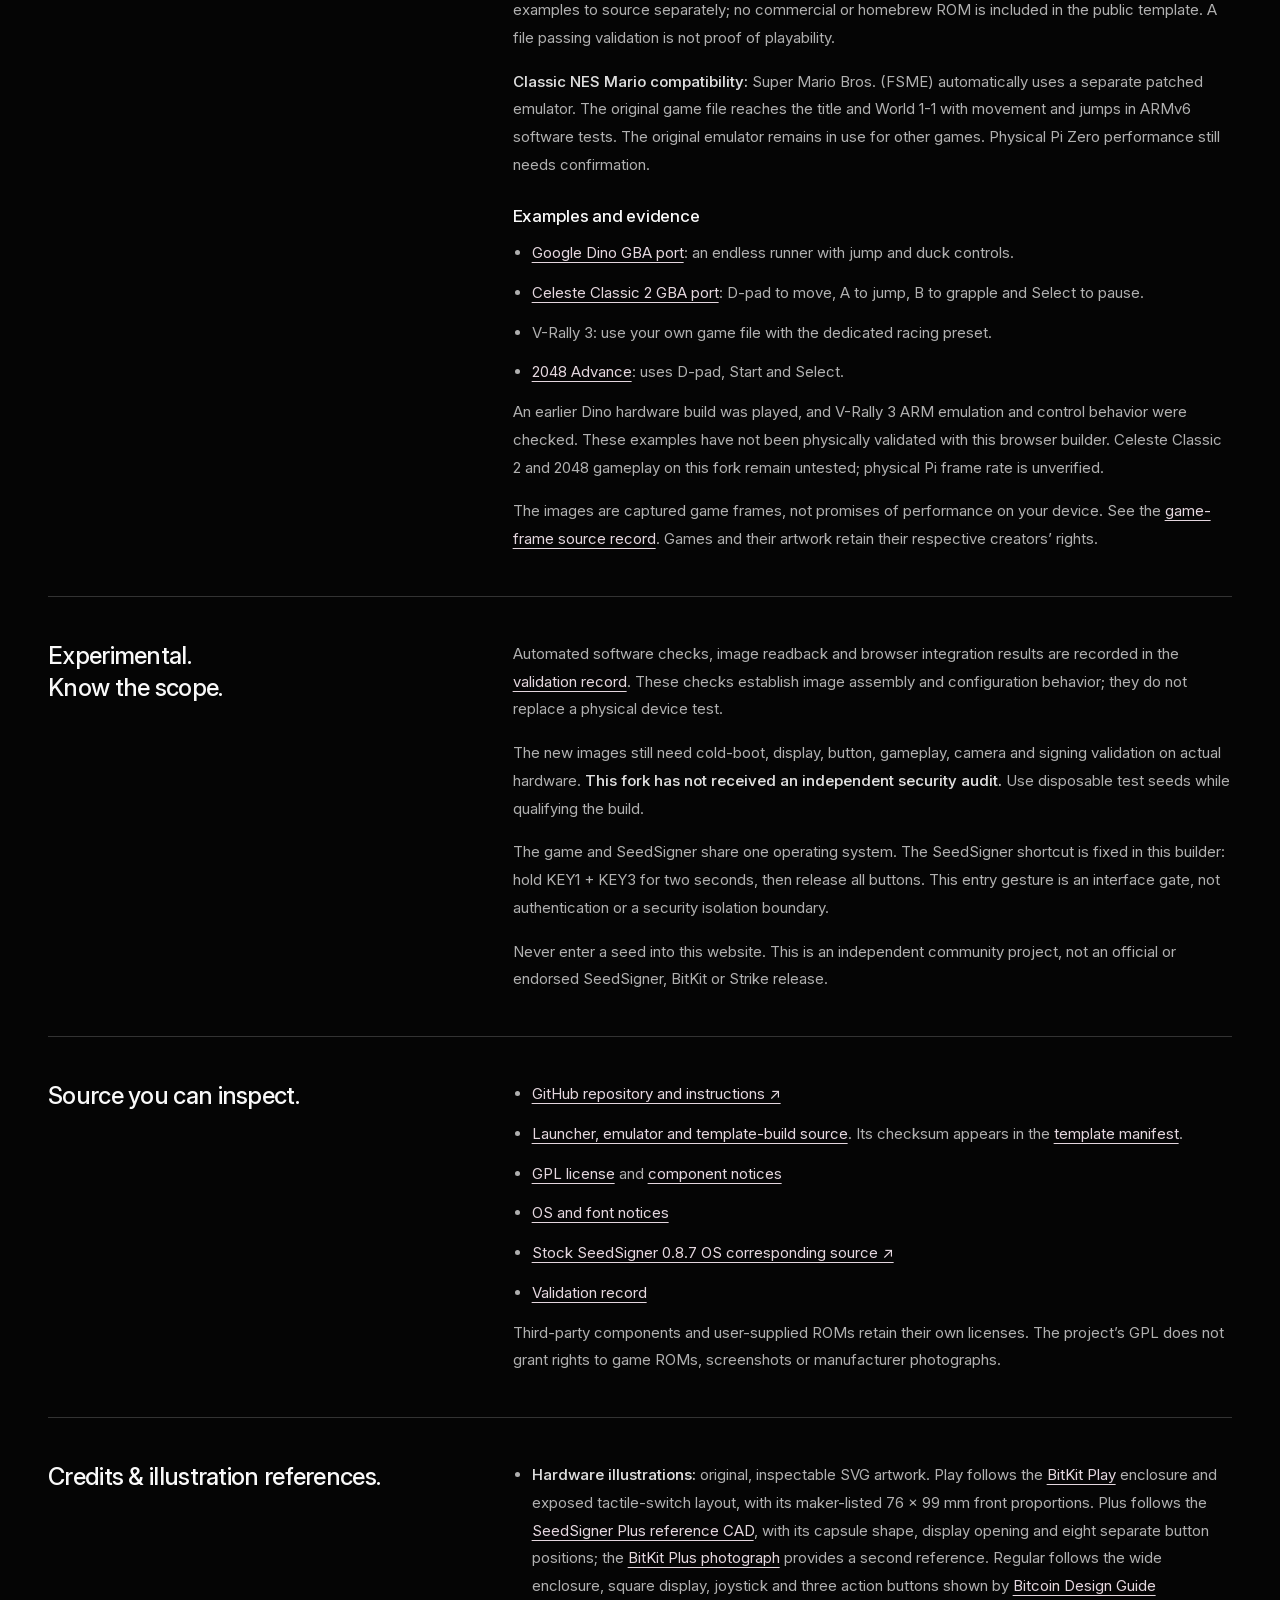
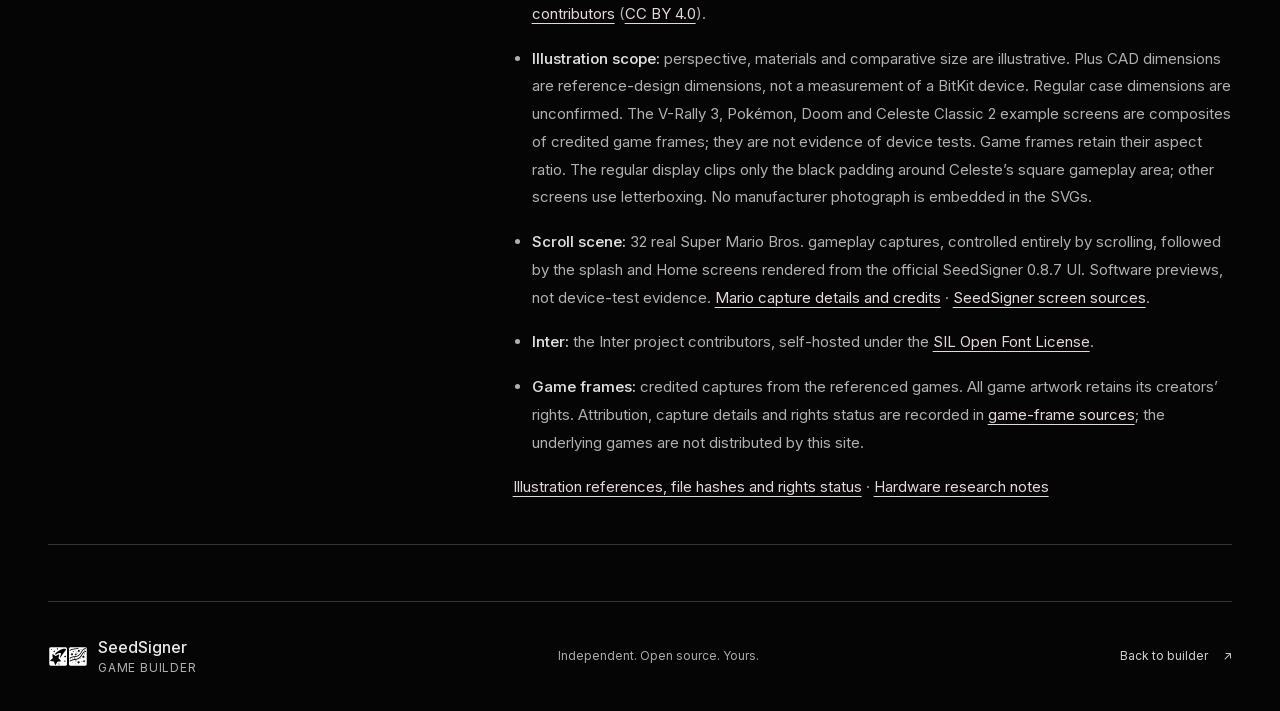
==== commit 6cd5b70b: "Link About page emoji logos to the company website" ====
--- a/about.html
+++ b/about.html
@@ -1,7 +1,7 @@
 <!doctype html>
 <html lang="en">
 <head><meta charset="utf-8"><meta name="viewport" content="width=device-width,initial-scale=1"><meta name="color-scheme" content="dark"><meta name="theme-color" content="#050505"><meta http-equiv="Content-Security-Policy" content="default-src 'self'; style-src 'self'; img-src 'self' data:; font-src 'self'; object-src 'none'; base-uri 'self'"><meta name="description" content="Scope, validation, privacy, source code and credits for the independent SeedSigner Game Builder."><title>About &amp; source · SeedSigner Game Builder</title><link rel="icon" href="data:,"><link rel="preload" href="./InterVariable.woff2" as="font" type="font/woff2" crossorigin><link rel="stylesheet" href="./styles.css?v=0.2.3-emoji-wordmark.1"></head>
-<body><a class="skip-link" href="#about-title">Skip to project details</a><div class="announcement"><span>Independent. Open source. Yours.</span><a href="./">Open the builder <span aria-hidden="true">↗</span></a></div><div class="page-shell"><header class="site-header"><a class="brand" href="./" aria-label="SeedSigner Game Builder home"><img class="brand-logo" src="./company-logo-white.svg" width="48" height="24" alt=""><span class="brand-wordmark">SeedSigner<span class="brand-subtitle">Game Builder</span></span></a><nav class="header-links" aria-label="Main navigation"><a href="./#devices">Devices</a><a href="./#games">Games</a><a href="./">Open builder <span aria-hidden="true">↗</span></a></nav></header>
+<body><a class="skip-link" href="#about-title">Skip to project details</a><div class="announcement"><span>Independent. Open source. Yours.</span><a href="./">Open the builder <span aria-hidden="true">↗</span></a></div><div class="page-shell"><header class="site-header"><a class="brand" href="https://xn--sg8hhb.ws/" aria-label="SeedSigner Game Builder — visit 🌠🌌.ws"><img class="brand-logo" src="./company-logo-white.svg" width="48" height="24" alt=""><span class="brand-wordmark">SeedSigner<span class="brand-subtitle">Game Builder</span></span></a><nav class="header-links" aria-label="Main navigation"><a href="./#devices">Devices</a><a href="./#games">Games</a><a href="./">Open builder <span aria-hidden="true">↗</span></a></nav></header>
 <main><section class="about-hero" aria-labelledby="about-title"><p class="eyebrow">WHAT’S BEHIND THE BUILD</p><h1 id="about-title">Open by design.<br><span>Local by default.</span></h1><p>An independent community fork of SeedSigner 0.8.7. Your GBA game and SeedSigner share one SD card image, configured in your browser for a supported Pi Zero 1.3 display profile.</p></section><div class="about-content">
 <section class="about-section" id="privacy"><h2>Your file stays yours.</h2><div><p>The builder reads your .gba file, or extracts one GBA game from your ZIP, in browser memory. It downloads a public template with no game ROM, verifies its checksums, adds your game and creates a personal IMG and checksum file. <strong>Your ROM is never uploaded.</strong></p><p>There are no accounts, analytics or third-party scripts. Fonts and images are hosted with the site. GitHub Pages receives normal requests for the site’s files and may log connection information. Local ROM processing does not make a website visit anonymous.</p><p>The builder never writes your SD card. You download the IMG and write it using a separate tool such as Raspberry Pi Imager. The image is lost from browser memory when you close the page, so download it before leaving.</p></div></section>
 <section class="about-section" id="hardware"><h2>Match the hardware.</h2><div><p>The board target is <strong>Raspberry Pi Zero 1.3</strong>. Selecting a display profile changes the game layout and SeedSigner display settings; it does not make unrelated boards or displays compatible.</p><div class="table-wrap"><table class="hardware-matrix"><thead><tr><th scope="col">Profile</th><th scope="col">Hardware</th><th scope="col">Validation limit</th></tr></thead><tbody><tr><th scope="row">Larger (Plus / Play)</th><td>320 × 240 ST7789 Plus HAT</td><td>Shared display profile. Confirm Pi Zero 1.3, display and HAT match. Physical testing remains pending.</td></tr><tr><th scope="row">Regular</th><td>240 × 240 Waveshare 1.3-inch HAT</td><td>Software checked. Physical display, button, camera and signing tests remain pending.</td></tr></tbody></table></div><p>The hardware illustrations preserve each reference model’s distinct enclosure and controls. They use approximate proportions and example software screens, not photographs of tested devices. They do not establish the board, wiring or display controller inside an individual device. <a href="./HARDWARE-RESEARCH.md">Read the hardware evidence and primary sources</a>.</p></div></section>
@@ -9,4 +9,4 @@
 <section class="about-section" id="validation"><h2>Experimental.<br>Know the scope.</h2><div><p>Automated software checks, image readback and browser integration results are recorded in the <a href="./validation.json">validation record</a>. These checks establish image assembly and configuration behavior; they do not replace a physical device test.</p><p>The new images still need cold-boot, display, button, gameplay, camera and signing validation on actual hardware. <strong>This fork has not received an independent security audit.</strong> Use disposable test seeds while qualifying the build.</p><p>The game and SeedSigner share one operating system. The SeedSigner shortcut is fixed in this builder: hold KEY1 + KEY3 for two seconds, then release all buttons. This entry gesture is an interface gate, not authentication or a security isolation boundary.</p><p>Never enter a seed into this website. This is an independent community project, not an official or endorsed SeedSigner, BitKit or Strike release.</p></div></section>
 <section class="about-section" id="source"><h2>Source you can inspect.</h2><div><ul><li><a href="https://github.com/xberenguer/seedsigner-gba-builder">GitHub repository and instructions ↗</a></li><li><a href="./source.tar.gz">Launcher, emulator and template-build source</a>. Its checksum appears in the <a href="./template.json">template manifest</a>.</li><li><a href="./LICENSE">GPL license</a> and <a href="./NOTICE">component notices</a></li><li><a href="./OS-and-font-notices.txt">OS and font notices</a></li><li><a href="https://github.com/xberenguer/seedsigner-dino/releases/download/v0.1.1-beta/seedsigner-v0.8.7-os-corresponding-source.tar.gz">Stock SeedSigner 0.8.7 OS corresponding source ↗</a></li><li><a href="./validation.json">Validation record</a></li></ul><p>Third-party components and user-supplied ROMs retain their own licenses. The project’s GPL does not grant rights to game ROMs, screenshots or manufacturer photographs.</p></div></section>
 <section class="about-section" id="credits"><h2>Credits &amp; illustration references.</h2><div><ul class="credit-list"><li><strong>Hardware illustrations:</strong> original, inspectable SVG artwork. Play follows the <a href="https://bitkitbtc.com/product/seedsigner-play/">BitKit Play</a> enclosure and exposed tactile-switch layout, with its maker-listed 76 × 99 mm front proportions. Plus follows the <a href="https://github.com/3rdIteration/seedsigner-hardware/tree/main/signer_enclosures/seedsigner_plus/reference_design">SeedSigner Plus reference CAD</a>, with its capsule shape, display opening and eight separate button positions; the <a href="https://bitkitbtc.com/product/seedsigner-plus/">BitKit Plus photograph</a> provides a second reference. Regular follows the wide enclosure, square display, joystick and three action buttons shown by <a href="https://bitcoin.design/guide/case-studies/seedsigner/">Bitcoin Design Guide contributors</a> (<a href="https://creativecommons.org/licenses/by/4.0/">CC BY 4.0</a>).</li><li><strong>Illustration scope:</strong> perspective, materials and comparative size are illustrative. Plus CAD dimensions are reference-design dimensions, not a measurement of a BitKit device. Regular case dimensions are unconfirmed. The V-Rally 3, Pokémon, Doom and Celeste Classic 2 example screens are composites of credited game frames; they are not evidence of device tests. Game frames retain their aspect ratio. The regular display clips only the black padding around Celeste’s square gameplay area; other screens use letterboxing. No manufacturer photograph is embedded in the SVGs.</li><li><strong>Scroll scene:</strong> 32 real Super Mario Bros. gameplay captures, controlled entirely by scrolling, followed by the splash and Home screens rendered from the official SeedSigner 0.8.7 UI. Software previews, not device-test evidence. <a href="./assets/scroll/sources.json">Mario capture details and credits</a> · <a href="./sources.json">SeedSigner screen sources</a>.</li><li><strong>Inter:</strong> the Inter project contributors, self-hosted under the <a href="./Inter-LICENSE.txt">SIL Open Font License</a>.</li><li><strong>Game frames:</strong> credited captures from the referenced games. All game artwork retains its creators’ rights. Attribution, capture details and rights status are recorded in <a href="./sources.json">game-frame sources</a>; the underlying games are not distributed by this site.</li></ul><p><a href="./sources.json">Illustration references, file hashes and rights status</a> · <a href="./HARDWARE-RESEARCH.md">Hardware research notes</a></p></div></section>
-</div></main><footer><a class="footer-brand" href="./" aria-label="SeedSigner Game Builder home"><img class="brand-logo" src="./company-logo-white.svg" width="40" height="20" alt=""><span class="brand-wordmark">SeedSigner<span class="brand-subtitle">Game Builder</span></span></a><span>Independent. Open source. Yours.</span><a href="./">Back to builder <span aria-hidden="true">↗</span></a></footer></div></body></html>
+</div></main><footer><a class="footer-brand" href="https://xn--sg8hhb.ws/" aria-label="SeedSigner Game Builder — visit 🌠🌌.ws"><img class="brand-logo" src="./company-logo-white.svg" width="40" height="20" alt=""><span class="brand-wordmark">SeedSigner<span class="brand-subtitle">Game Builder</span></span></a><span>Independent. Open source. Yours.</span><a href="./">Back to builder <span aria-hidden="true">↗</span></a></footer></div></body></html>
--- a/styles.css
+++ b/styles.css
@@ -129,11 +129,14 @@
   .has-scroll-preview .scene-step p,.has-scroll-preview .scene-step-detail{position:static;width:auto;margin-top:10px}
 }
 
-/* Company mark: original white .WS outlines, sized for the existing navigation. */
-.brand{flex-direction:column;align-items:flex-start;flex-shrink:0;gap:6px}
-.brand-logo{display:block;width:84px;height:auto;max-width:100%;flex:none}
-.brand .brand-subtitle{margin:0;font-size:12px;font-weight:400;letter-spacing:0;line-height:1.25;text-transform:none}
-.footer-brand{display:flex;flex-direction:column;align-items:flex-start;gap:6px}
-.footer-brand .brand-logo{width:60px}
-.footer-brand span{margin:0;font-size:12px;line-height:1.25}
-@media(max-width:700px){.brand .brand-logo{width:72px}}
+/* Two-emoji company mark beside the SeedSigner wordmark. */
+.brand{flex-direction:row;align-items:center;flex-shrink:0;gap:12px}
+.brand-logo{display:block;width:48px;height:auto;max-width:100%;flex:none}
+.brand-wordmark{display:block}
+.brand .brand-subtitle{display:block;margin-top:5px;font-size:12px;font-weight:400;letter-spacing:1.1px;line-height:1.06;color:#b0b0b0;text-transform:uppercase}
+.footer-brand{display:flex;align-items:center;gap:10px;min-height:44px}
+.footer-brand .brand-logo{width:40px}
+.footer-brand>.brand-wordmark{margin:0;font-size:16px;font-weight:500;line-height:1.1;color:inherit}
+.footer-brand .brand-subtitle{display:block;margin:5px 0 0;font-size:12px;font-weight:400;letter-spacing:.8px;line-height:1.1;color:#b0b0b0;text-transform:uppercase}
+@media(max-width:700px){.brand{gap:10px}.brand .brand-logo{width:40px}.brand .brand-subtitle{letter-spacing:.9px}.footer-brand>.brand-wordmark{font-size:14px}.footer-brand .brand-logo{width:36px}}
+@media(max-width:380px){.site-header{gap:12px}.brand{font-size:20px;gap:8px}.brand .brand-logo{width:36px}}
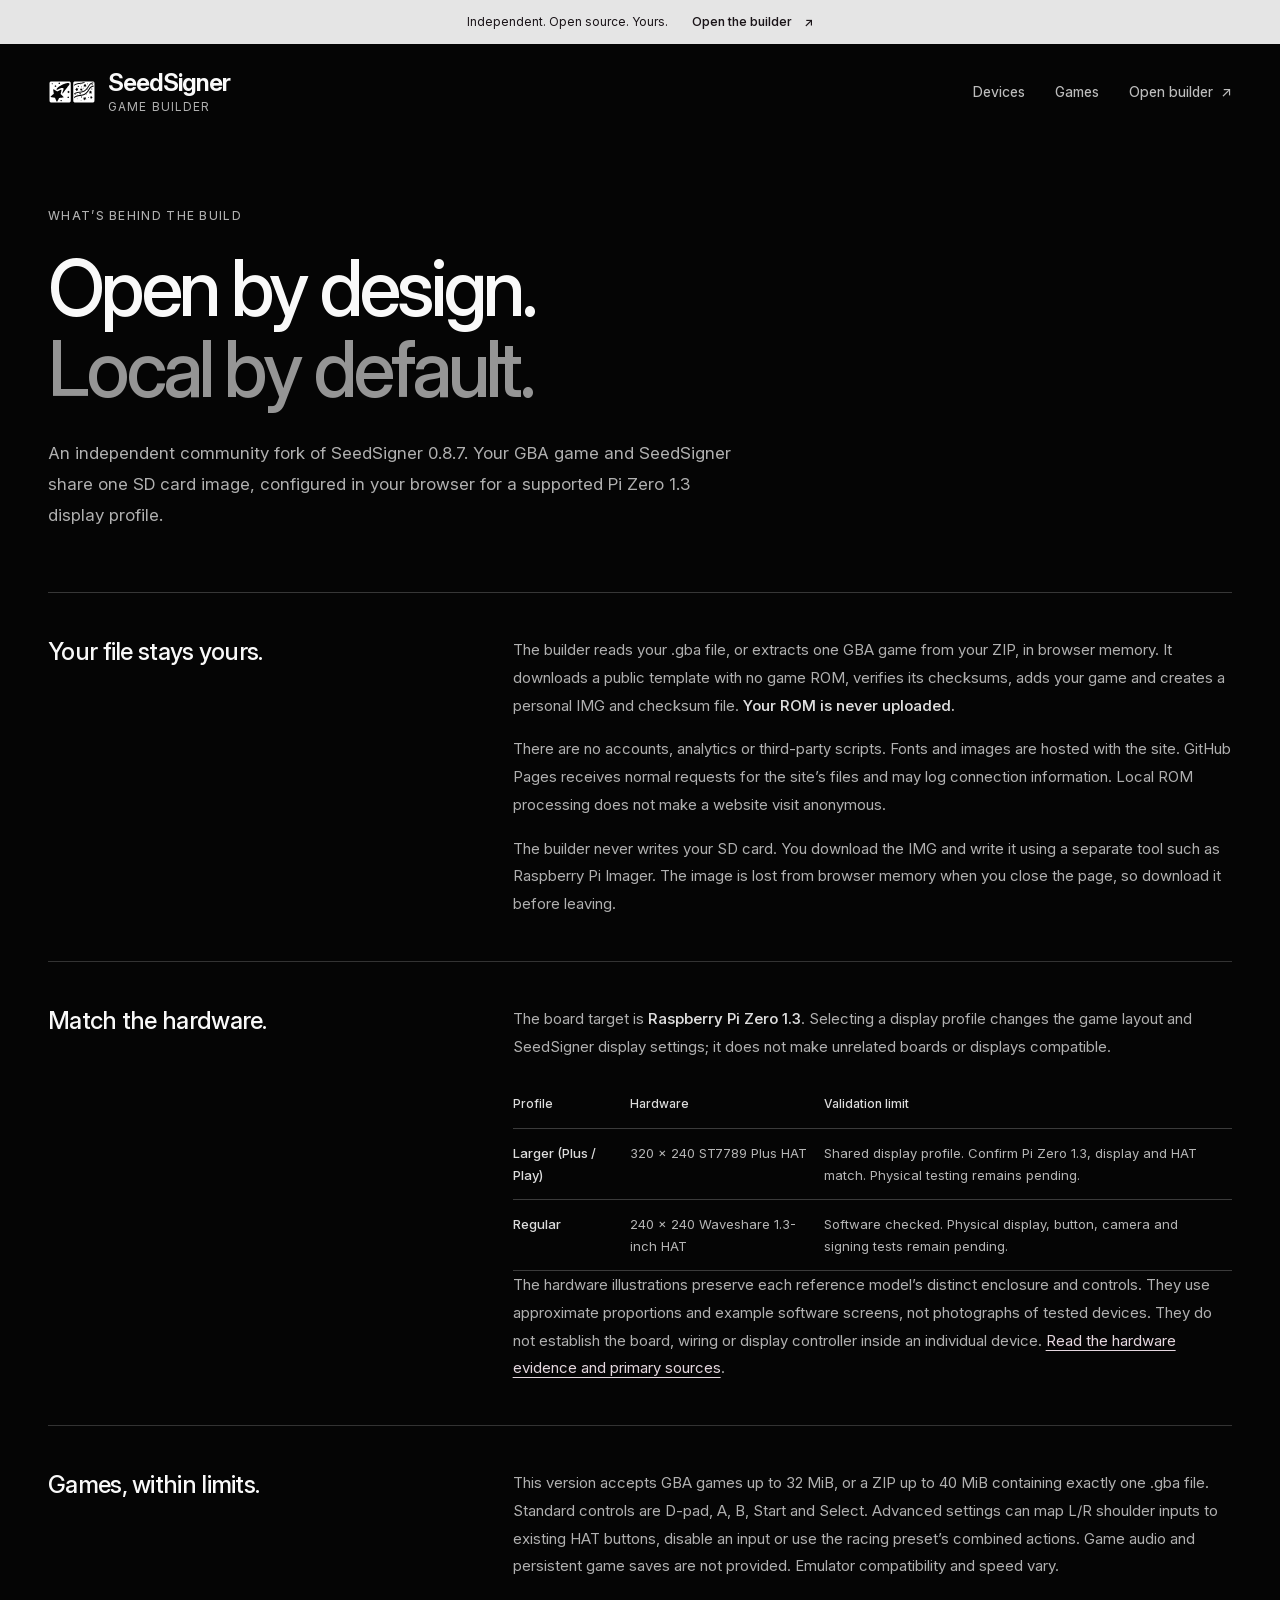
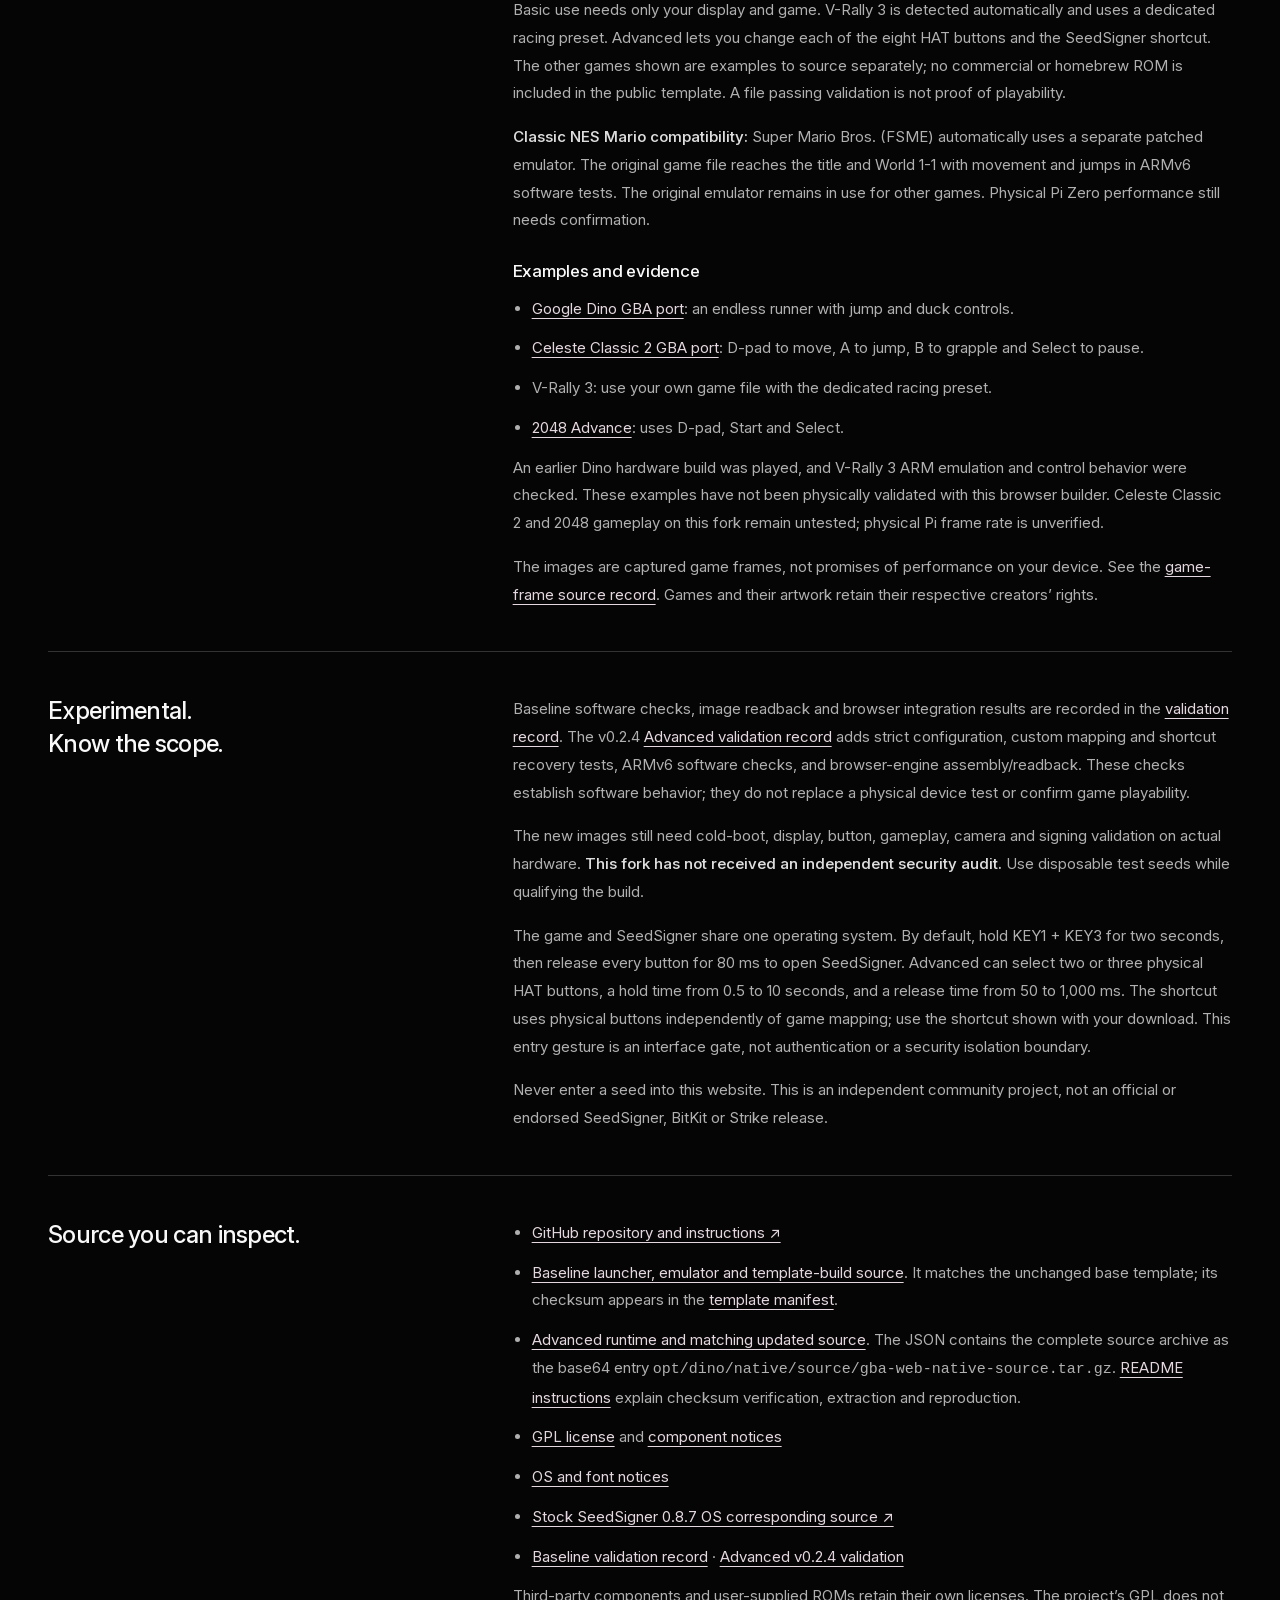
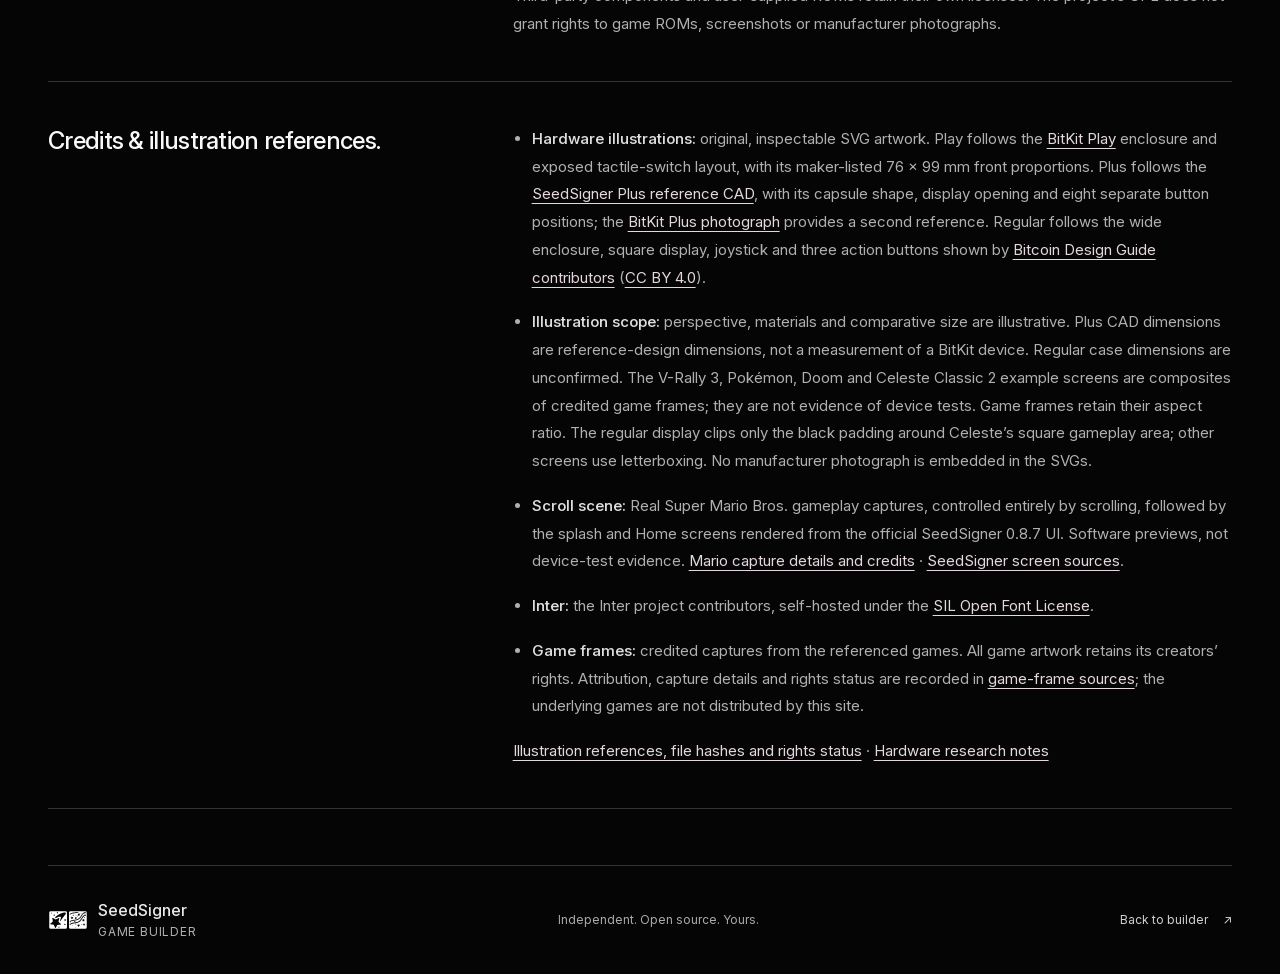
==== commit d61088bb: "Document advanced controls, source and validation limits" ====
--- a/about.html
+++ b/about.html
@@ -1,12 +1,12 @@
 <!doctype html>
 <html lang="en">
-<head><meta charset="utf-8"><meta name="viewport" content="width=device-width,initial-scale=1"><meta name="color-scheme" content="dark"><meta name="theme-color" content="#050505"><meta http-equiv="Content-Security-Policy" content="default-src 'self'; style-src 'self'; img-src 'self' data:; font-src 'self'; object-src 'none'; base-uri 'self'"><meta name="description" content="Scope, validation, privacy, source code and credits for the independent SeedSigner Game Builder."><title>About &amp; source · SeedSigner Game Builder</title><link rel="icon" href="data:,"><link rel="preload" href="./InterVariable.woff2" as="font" type="font/woff2" crossorigin><link rel="stylesheet" href="./styles.css?v=0.2.3-emoji-wordmark.1"></head>
+<head><meta charset="utf-8"><meta name="viewport" content="width=device-width,initial-scale=1"><meta name="color-scheme" content="dark"><meta name="theme-color" content="#050505"><meta http-equiv="Content-Security-Policy" content="default-src 'self'; style-src 'self'; img-src 'self' data:; font-src 'self'; object-src 'none'; base-uri 'self'"><meta name="description" content="Scope, validation, privacy, source code and credits for the independent SeedSigner Game Builder."><title>About &amp; source · SeedSigner Game Builder</title><link rel="icon" href="data:,"><link rel="preload" href="./InterVariable.woff2" as="font" type="font/woff2" crossorigin><link rel="stylesheet" href="./styles-v0.2.4.css"></head>
 <body><a class="skip-link" href="#about-title">Skip to project details</a><div class="announcement"><span>Independent. Open source. Yours.</span><a href="./">Open the builder <span aria-hidden="true">↗</span></a></div><div class="page-shell"><header class="site-header"><a class="brand" href="https://xn--sg8hhb.ws/" aria-label="SeedSigner Game Builder — visit 🌠🌌.ws"><img class="brand-logo" src="./company-logo-white.svg" width="48" height="24" alt=""><span class="brand-wordmark">SeedSigner<span class="brand-subtitle">Game Builder</span></span></a><nav class="header-links" aria-label="Main navigation"><a href="./#devices">Devices</a><a href="./#games">Games</a><a href="./">Open builder <span aria-hidden="true">↗</span></a></nav></header>
 <main><section class="about-hero" aria-labelledby="about-title"><p class="eyebrow">WHAT’S BEHIND THE BUILD</p><h1 id="about-title">Open by design.<br><span>Local by default.</span></h1><p>An independent community fork of SeedSigner 0.8.7. Your GBA game and SeedSigner share one SD card image, configured in your browser for a supported Pi Zero 1.3 display profile.</p></section><div class="about-content">
 <section class="about-section" id="privacy"><h2>Your file stays yours.</h2><div><p>The builder reads your .gba file, or extracts one GBA game from your ZIP, in browser memory. It downloads a public template with no game ROM, verifies its checksums, adds your game and creates a personal IMG and checksum file. <strong>Your ROM is never uploaded.</strong></p><p>There are no accounts, analytics or third-party scripts. Fonts and images are hosted with the site. GitHub Pages receives normal requests for the site’s files and may log connection information. Local ROM processing does not make a website visit anonymous.</p><p>The builder never writes your SD card. You download the IMG and write it using a separate tool such as Raspberry Pi Imager. The image is lost from browser memory when you close the page, so download it before leaving.</p></div></section>
 <section class="about-section" id="hardware"><h2>Match the hardware.</h2><div><p>The board target is <strong>Raspberry Pi Zero 1.3</strong>. Selecting a display profile changes the game layout and SeedSigner display settings; it does not make unrelated boards or displays compatible.</p><div class="table-wrap"><table class="hardware-matrix"><thead><tr><th scope="col">Profile</th><th scope="col">Hardware</th><th scope="col">Validation limit</th></tr></thead><tbody><tr><th scope="row">Larger (Plus / Play)</th><td>320 × 240 ST7789 Plus HAT</td><td>Shared display profile. Confirm Pi Zero 1.3, display and HAT match. Physical testing remains pending.</td></tr><tr><th scope="row">Regular</th><td>240 × 240 Waveshare 1.3-inch HAT</td><td>Software checked. Physical display, button, camera and signing tests remain pending.</td></tr></tbody></table></div><p>The hardware illustrations preserve each reference model’s distinct enclosure and controls. They use approximate proportions and example software screens, not photographs of tested devices. They do not establish the board, wiring or display controller inside an individual device. <a href="./HARDWARE-RESEARCH.md">Read the hardware evidence and primary sources</a>.</p></div></section>
-<section class="about-section" id="games"><h2>Games, within limits.</h2><div><p>This version accepts GBA games up to 32 MiB, or a ZIP up to 40 MiB containing exactly one .gba file. Standard controls are D-pad, A, B, Start and Select. No L/R shoulder controls, game audio or persistent game saves are provided. Emulator compatibility and speed vary.</p><p>V-Rally 3 is detected automatically and uses a dedicated racing preset. The other games shown are examples to source separately; no commercial or homebrew ROM is included in the public template. A file passing validation is not proof of playability.</p><p><strong>Classic NES Mario compatibility:</strong> Super Mario Bros. (FSME) automatically uses a separate patched emulator. The original game file reaches the title and World 1-1 with movement and jumps in ARMv6 software tests. The original emulator remains in use for other games. Physical Pi Zero performance still needs confirmation.</p><h3>Examples and evidence</h3><ul><li><a href="https://github.com/fritzem/Google-Dino-GBA/releases">Google Dino GBA port</a>: an endless runner with jump and duck controls.</li><li><a href="https://github.com/Skaleee/Celeste2-GBA/releases/tag/1.0.0">Celeste Classic 2 GBA port</a>: D-pad to move, A to jump, B to grapple and Select to pause.</li><li>V-Rally 3: use your own game file with the dedicated racing preset.</li><li><a href="https://basil-termini.itch.io/2048-advance">2048 Advance</a>: uses D-pad, Start and Select.</li></ul><p>An earlier Dino hardware build was played, and V-Rally 3 ARM emulation and control behavior were checked. These examples have not been physically validated with this browser builder. Celeste Classic 2 and 2048 gameplay on this fork remain untested; physical Pi frame rate is unverified.</p><p>The images are captured game frames, not promises of performance on your device. See the <a href="./sources.json">game-frame source record</a>. Games and their artwork retain their respective creators’ rights.</p></div></section>
-<section class="about-section" id="validation"><h2>Experimental.<br>Know the scope.</h2><div><p>Automated software checks, image readback and browser integration results are recorded in the <a href="./validation.json">validation record</a>. These checks establish image assembly and configuration behavior; they do not replace a physical device test.</p><p>The new images still need cold-boot, display, button, gameplay, camera and signing validation on actual hardware. <strong>This fork has not received an independent security audit.</strong> Use disposable test seeds while qualifying the build.</p><p>The game and SeedSigner share one operating system. The SeedSigner shortcut is fixed in this builder: hold KEY1 + KEY3 for two seconds, then release all buttons. This entry gesture is an interface gate, not authentication or a security isolation boundary.</p><p>Never enter a seed into this website. This is an independent community project, not an official or endorsed SeedSigner, BitKit or Strike release.</p></div></section>
-<section class="about-section" id="source"><h2>Source you can inspect.</h2><div><ul><li><a href="https://github.com/xberenguer/seedsigner-gba-builder">GitHub repository and instructions ↗</a></li><li><a href="./source.tar.gz">Launcher, emulator and template-build source</a>. Its checksum appears in the <a href="./template.json">template manifest</a>.</li><li><a href="./LICENSE">GPL license</a> and <a href="./NOTICE">component notices</a></li><li><a href="./OS-and-font-notices.txt">OS and font notices</a></li><li><a href="https://github.com/xberenguer/seedsigner-dino/releases/download/v0.1.1-beta/seedsigner-v0.8.7-os-corresponding-source.tar.gz">Stock SeedSigner 0.8.7 OS corresponding source ↗</a></li><li><a href="./validation.json">Validation record</a></li></ul><p>Third-party components and user-supplied ROMs retain their own licenses. The project’s GPL does not grant rights to game ROMs, screenshots or manufacturer photographs.</p></div></section>
-<section class="about-section" id="credits"><h2>Credits &amp; illustration references.</h2><div><ul class="credit-list"><li><strong>Hardware illustrations:</strong> original, inspectable SVG artwork. Play follows the <a href="https://bitkitbtc.com/product/seedsigner-play/">BitKit Play</a> enclosure and exposed tactile-switch layout, with its maker-listed 76 × 99 mm front proportions. Plus follows the <a href="https://github.com/3rdIteration/seedsigner-hardware/tree/main/signer_enclosures/seedsigner_plus/reference_design">SeedSigner Plus reference CAD</a>, with its capsule shape, display opening and eight separate button positions; the <a href="https://bitkitbtc.com/product/seedsigner-plus/">BitKit Plus photograph</a> provides a second reference. Regular follows the wide enclosure, square display, joystick and three action buttons shown by <a href="https://bitcoin.design/guide/case-studies/seedsigner/">Bitcoin Design Guide contributors</a> (<a href="https://creativecommons.org/licenses/by/4.0/">CC BY 4.0</a>).</li><li><strong>Illustration scope:</strong> perspective, materials and comparative size are illustrative. Plus CAD dimensions are reference-design dimensions, not a measurement of a BitKit device. Regular case dimensions are unconfirmed. The V-Rally 3, Pokémon, Doom and Celeste Classic 2 example screens are composites of credited game frames; they are not evidence of device tests. Game frames retain their aspect ratio. The regular display clips only the black padding around Celeste’s square gameplay area; other screens use letterboxing. No manufacturer photograph is embedded in the SVGs.</li><li><strong>Scroll scene:</strong> 32 real Super Mario Bros. gameplay captures, controlled entirely by scrolling, followed by the splash and Home screens rendered from the official SeedSigner 0.8.7 UI. Software previews, not device-test evidence. <a href="./assets/scroll/sources.json">Mario capture details and credits</a> · <a href="./sources.json">SeedSigner screen sources</a>.</li><li><strong>Inter:</strong> the Inter project contributors, self-hosted under the <a href="./Inter-LICENSE.txt">SIL Open Font License</a>.</li><li><strong>Game frames:</strong> credited captures from the referenced games. All game artwork retains its creators’ rights. Attribution, capture details and rights status are recorded in <a href="./sources.json">game-frame sources</a>; the underlying games are not distributed by this site.</li></ul><p><a href="./sources.json">Illustration references, file hashes and rights status</a> · <a href="./HARDWARE-RESEARCH.md">Hardware research notes</a></p></div></section>
+<section class="about-section" id="games"><h2>Games, within limits.</h2><div><p>This version accepts GBA games up to 32 MiB, or a ZIP up to 40 MiB containing exactly one .gba file. Standard controls are D-pad, A, B, Start and Select. Advanced settings can map L/R shoulder inputs to existing HAT buttons, disable an input or use the racing preset’s combined actions. Game audio and persistent game saves are not provided. Emulator compatibility and speed vary.</p><p>Basic use needs only your display and game. V-Rally 3 is detected automatically and uses a dedicated racing preset. Advanced lets you change each of the eight HAT buttons and the SeedSigner shortcut. The other games shown are examples to source separately; no commercial or homebrew ROM is included in the public template. A file passing validation is not proof of playability.</p><p><strong>Classic NES Mario compatibility:</strong> Super Mario Bros. (FSME) automatically uses a separate patched emulator. The original game file reaches the title and World 1-1 with movement and jumps in ARMv6 software tests. The original emulator remains in use for other games. Physical Pi Zero performance still needs confirmation.</p><h3>Examples and evidence</h3><ul><li><a href="https://github.com/fritzem/Google-Dino-GBA/releases">Google Dino GBA port</a>: an endless runner with jump and duck controls.</li><li><a href="https://github.com/Skaleee/Celeste2-GBA/releases/tag/1.0.0">Celeste Classic 2 GBA port</a>: D-pad to move, A to jump, B to grapple and Select to pause.</li><li>V-Rally 3: use your own game file with the dedicated racing preset.</li><li><a href="https://basil-termini.itch.io/2048-advance">2048 Advance</a>: uses D-pad, Start and Select.</li></ul><p>An earlier Dino hardware build was played, and V-Rally 3 ARM emulation and control behavior were checked. These examples have not been physically validated with this browser builder. Celeste Classic 2 and 2048 gameplay on this fork remain untested; physical Pi frame rate is unverified.</p><p>The images are captured game frames, not promises of performance on your device. See the <a href="./sources.json">game-frame source record</a>. Games and their artwork retain their respective creators’ rights.</p></div></section>
+<section class="about-section" id="validation"><h2>Experimental.<br>Know the scope.</h2><div><p>Baseline software checks, image readback and browser integration results are recorded in the <a href="./validation.json">validation record</a>. The v0.2.4 <a href="./advanced-validation.json">Advanced validation record</a> adds strict configuration, custom mapping and shortcut recovery tests, ARMv6 software checks, and browser-engine assembly/readback. These checks establish software behavior; they do not replace a physical device test or confirm game playability.</p><p>The new images still need cold-boot, display, button, gameplay, camera and signing validation on actual hardware. <strong>This fork has not received an independent security audit.</strong> Use disposable test seeds while qualifying the build.</p><p>The game and SeedSigner share one operating system. By default, hold KEY1 + KEY3 for two seconds, then release every button for 80 ms to open SeedSigner. Advanced can select two or three physical HAT buttons, a hold time from 0.5 to 10 seconds, and a release time from 50 to 1,000 ms. The shortcut uses physical buttons independently of game mapping; use the shortcut shown with your download. This entry gesture is an interface gate, not authentication or a security isolation boundary.</p><p>Never enter a seed into this website. This is an independent community project, not an official or endorsed SeedSigner, BitKit or Strike release.</p></div></section>
+<section class="about-section" id="source"><h2>Source you can inspect.</h2><div><ul><li><a href="https://github.com/xberenguer/seedsigner-gba-builder">GitHub repository and instructions ↗</a></li><li><a href="./source.tar.gz">Baseline launcher, emulator and template-build source</a>. It matches the unchanged base template; its checksum appears in the <a href="./template.json">template manifest</a>.</li><li><a href="./advanced-runtime.json">Advanced runtime and matching updated source</a>. The JSON contains the complete source archive as the base64 entry <code>opt/dino/native/<wbr>source/<wbr>gba-web-native-source.tar.gz</code>. <a href="./README.md">README instructions</a> explain checksum verification, extraction and reproduction.</li><li><a href="./LICENSE">GPL license</a> and <a href="./NOTICE">component notices</a></li><li><a href="./OS-and-font-notices.txt">OS and font notices</a></li><li><a href="https://github.com/xberenguer/seedsigner-dino/releases/download/v0.1.1-beta/seedsigner-v0.8.7-os-corresponding-source.tar.gz">Stock SeedSigner 0.8.7 OS corresponding source ↗</a></li><li><a href="./validation.json">Baseline validation record</a> · <a href="./advanced-validation.json">Advanced v0.2.4 validation</a></li></ul><p>Third-party components and user-supplied ROMs retain their own licenses. The project’s GPL does not grant rights to game ROMs, screenshots or manufacturer photographs.</p></div></section>
+<section class="about-section" id="credits"><h2>Credits &amp; illustration references.</h2><div><ul class="credit-list"><li><strong>Hardware illustrations:</strong> original, inspectable SVG artwork. Play follows the <a href="https://bitkitbtc.com/product/seedsigner-play/">BitKit Play</a> enclosure and exposed tactile-switch layout, with its maker-listed 76 × 99 mm front proportions. Plus follows the <a href="https://github.com/3rdIteration/seedsigner-hardware/tree/main/signer_enclosures/seedsigner_plus/reference_design">SeedSigner Plus reference CAD</a>, with its capsule shape, display opening and eight separate button positions; the <a href="https://bitkitbtc.com/product/seedsigner-plus/">BitKit Plus photograph</a> provides a second reference. Regular follows the wide enclosure, square display, joystick and three action buttons shown by <a href="https://bitcoin.design/guide/case-studies/seedsigner/">Bitcoin Design Guide contributors</a> (<a href="https://creativecommons.org/licenses/by/4.0/">CC BY 4.0</a>).</li><li><strong>Illustration scope:</strong> perspective, materials and comparative size are illustrative. Plus CAD dimensions are reference-design dimensions, not a measurement of a BitKit device. Regular case dimensions are unconfirmed. The V-Rally 3, Pokémon, Doom and Celeste Classic 2 example screens are composites of credited game frames; they are not evidence of device tests. Game frames retain their aspect ratio. The regular display clips only the black padding around Celeste’s square gameplay area; other screens use letterboxing. No manufacturer photograph is embedded in the SVGs.</li><li><strong>Scroll scene:</strong> Real Super Mario Bros. gameplay captures, controlled entirely by scrolling, followed by the splash and Home screens rendered from the official SeedSigner 0.8.7 UI. Software previews, not device-test evidence. <a href="./assets/scroll/sources.json">Mario capture details and credits</a> · <a href="./sources.json">SeedSigner screen sources</a>.</li><li><strong>Inter:</strong> the Inter project contributors, self-hosted under the <a href="./Inter-LICENSE.txt">SIL Open Font License</a>.</li><li><strong>Game frames:</strong> credited captures from the referenced games. All game artwork retains its creators’ rights. Attribution, capture details and rights status are recorded in <a href="./sources.json">game-frame sources</a>; the underlying games are not distributed by this site.</li></ul><p><a href="./sources.json">Illustration references, file hashes and rights status</a> · <a href="./HARDWARE-RESEARCH.md">Hardware research notes</a></p></div></section>
 </div></main><footer><a class="footer-brand" href="https://xn--sg8hhb.ws/" aria-label="SeedSigner Game Builder — visit 🌠🌌.ws"><img class="brand-logo" src="./company-logo-white.svg" width="40" height="20" alt=""><span class="brand-wordmark">SeedSigner<span class="brand-subtitle">Game Builder</span></span></a><span>Independent. Open source. Yours.</span><a href="./">Back to builder <span aria-hidden="true">↗</span></a></footer></div></body></html>
--- a/styles-v0.2.4.css
+++ b/styles-v0.2.4.css
@@ -0,0 +1,148 @@
+@font-face{font-family:Inter;src:url('./InterVariable.woff2') format('woff2');font-weight:100 900;font-display:swap}
+:root{color-scheme:dark;--bg:#050505;--surface:#121212;--line:#373737;--text:#f9f9f9;--muted:#b0b0b0;--quiet:#929292;--accent:#e5e5e5;--error:#ffc0cc;font-family:Inter,Arial,Helvetica,sans-serif;font-synthesis:none;background:var(--bg);color:var(--text)}
+*{box-sizing:border-box}html{scroll-behavior:smooth;scroll-padding-top:24px}body{margin:0;min-width:320px;background:var(--bg);line-height:1.55}button,input,select{font:inherit}button,a,input,select,summary{-webkit-tap-highlight-color:transparent}a{color:inherit;text-decoration:none}button{cursor:pointer}button:disabled{cursor:not-allowed}button:focus-visible,a:focus-visible,select:focus-visible,summary:focus-visible{outline:2px solid var(--accent);outline-offset:5px}p,h1,h2,h3,figure{margin:0}[hidden]{display:none!important}.skip-link{position:fixed;left:20px;top:12px;transform:translateY(-150%);z-index:10;background:#fff;color:#111;border-radius:30px;padding:12px 20px;font-size:14px}.skip-link:focus{transform:translateY(0)}.page-shell{width:min(1240px,calc(100% - 96px));margin:auto}.announcement{min-height:44px;display:flex;align-items:center;justify-content:center;gap:24px;padding:0 20px;background:var(--accent);color:#1a1418;font-size:12px}.announcement a{min-height:44px;display:inline-flex;align-items:center;gap:12px;font-weight:550}.announcement a:hover{text-decoration:underline;text-underline-offset:3px}.site-header{height:96px;display:flex;align-items:center;justify-content:space-between;gap:30px}.brand{display:flex;align-items:center;gap:12px;min-height:44px;font-size:24px;font-weight:650;letter-spacing:-1px;line-height:1.06}.brand-subtitle{display:block;font-size:12px;font-weight:400;letter-spacing:1.1px;margin-top:5px;color:#b0b0b0;text-transform:uppercase}.header-links{display:flex;align-items:center;gap:30px;font-size:14px;font-weight:450}.header-links a{color:#bdbdbd;min-height:44px;display:inline-flex;align-items:center;gap:8px;transition:color .15s}.header-links a:hover{color:#fff}.eyebrow{font-size:12px;letter-spacing:1.3px;font-weight:450;line-height:1.6;color:var(--muted)}.hero{display:grid;grid-template-columns:minmax(0,1fr) minmax(0,480px);gap:72px;align-items:start;padding:40px 0 80px}.hero-story{padding-top:13px;min-width:0}.hero h1{font-size:clamp(62px,6.45vw,87px);line-height:1.02;letter-spacing:-5.1px;font-weight:500;margin-top:24px}.hero h1 span{color:#959595}.hero-copy{font-size:17px;line-height:1.7;max-width:470px;color:#b0b0b0;margin-top:25px;letter-spacing:-.2px}.local-badge{display:flex;align-items:center;gap:10px;color:#d8d8d8;font-size:13px;margin-top:20px}.local-badge svg{color:var(--accent);flex:none}.hero-feature{display:block;height:auto;max-width:515px;margin-top:24px;color:#d9d9d9}.hero-device-stage{display:block;width:100%;height:282px;object-fit:contain;background:transparent}.hero-feature figcaption{display:flex;align-items:center;justify-content:space-between;gap:15px;padding:0 3px;font-size:12px;color:#d2d2d2}.hero-feature figcaption>span{font-size:12px}.hero-feature small{display:block;font-size:11px;color:#929292;margin-top:3px;line-height:1.5}.hero-feature figcaption>a{display:inline-flex;align-items:center;gap:9px;min-height:44px;font-size:12px;color:#b6b6b6}.hero-feature figcaption>a:hover{color:#fff;text-decoration:underline;text-underline-offset:4px}.builder-card{border:1px solid var(--line);border-radius:24px;background:var(--surface);padding:26px;min-width:0}.card-heading{display:flex;align-items:center;justify-content:space-between;gap:14px;margin-bottom:20px}.card-heading h2{font-size:25px;font-weight:500;line-height:1.25;letter-spacing:-1px}.version-pill{font-size:12px;white-space:nowrap;border:1px solid #4d4d4d;color:#bdbdbd;padding:5px 9px;border-radius:30px}.field-group+.field-group{margin-top:19px}.step-title{display:flex;align-items:center;gap:11px;margin-bottom:9px;font-size:14px;font-weight:500;line-height:1.4}.step-number{font-size:12px;letter-spacing:.5px;color:#a0a0a0;font-weight:400}.select-wrap{position:relative}.select-wrap select{width:100%;appearance:none;min-height:46px;background:#191919;border:1px solid #737373;border-radius:9px;padding:11px 38px 11px 13px;font-size:14px;line-height:1.5;color:#eee;cursor:pointer}.select-wrap>svg{position:absolute;right:15px;top:19px;pointer-events:none;color:#bcbcbc}.field-help{font-size:12px;line-height:1.55;color:#a2a2a2;margin-top:7px}.drop-zone{display:flex;flex-direction:column;align-items:center;justify-content:center;gap:4px;min-height:146px;padding:15px;border:1px dashed #777;border-radius:12px;background:#171717;text-align:center;transition:background .15s,border-color .15s}.drop-zone.drag-over{border-color:var(--accent);background:#2e252a}.drop-zone.is-selected{min-height:111px;padding:13px}.drop-zone.is-selected .upload-icon{display:none}.upload-icon{color:#d2d2d2;margin-bottom:3px}.drop-zone strong{font-size:14px;font-weight:500;overflow-wrap:anywhere;max-width:100%}.muted{color:var(--muted)}.drop-zone .muted{font-size:12px}.file-picker{position:relative;display:inline-flex;align-items:center;justify-content:center;gap:20px;overflow:hidden;min-height:44px;margin-top:7px;padding:10px 19px;background:#f4f4f4;color:#111;border:1px solid #f4f4f4;border-radius:30px;font-size:13px;font-weight:550;cursor:pointer}.file-picker:hover{background:var(--accent);border-color:var(--accent)}.file-picker>span{font-size:18px;font-weight:400;line-height:1}.file-picker input{position:absolute;left:0;top:0;width:100%;height:100%;opacity:0;cursor:pointer}.file-picker:focus-within{outline:2px solid var(--accent);outline-offset:4px}.file-picker:has(input:disabled){opacity:.55;cursor:not-allowed}.rom-summary{display:flex;align-items:center;gap:10px;border:1px solid #555;background:#202020;border-radius:9px;padding:12px;margin-top:11px}.rom-file-icon{width:30px;height:35px;display:grid;place-items:center;flex:none;border:1px solid #777;border-radius:4px;color:#d0d0d0;font-size:12px}.rom-summary-text{display:flex;flex-direction:column;min-width:0}.rom-summary-text strong{font-size:13px;font-weight:500;overflow-wrap:anywhere}.rom-summary-text .muted{font-size:12px;overflow-wrap:anywhere}.valid-pill{font-size:12px;color:var(--accent);margin-left:auto;white-space:nowrap}.inline-error{font-size:13px;line-height:1.6;color:var(--error);margin-top:10px;overflow-wrap:anywhere}.advanced-controls{margin-top:18px;border-top:1px solid #3b3b3b;border-bottom:1px solid #3b3b3b}.advanced-controls>summary,.disclosure>summary{list-style:none;display:flex;justify-content:space-between;align-items:center;gap:18px;cursor:pointer}.advanced-controls>summary{min-height:48px;font-size:14px;line-height:1.4;padding:10px 0}.advanced-controls>summary::-webkit-details-marker,.disclosure>summary::-webkit-details-marker{display:none}.optional-label{font-size:12px;color:#a2a2a2;margin-left:8px}.disclosure-right{display:flex;align-items:center;gap:13px}.small-tag{font-size:12px;color:#c1c1c1}.disclosure-icon{font-size:23px;line-height:1;font-weight:300;width:17px;text-align:center;color:#c1c1c1;flex:none}.advanced-controls[open] .disclosure-icon,.disclosure[open] .disclosure-icon{transform:rotate(45deg)}.advanced-body{padding:3px 0 20px}.field-label{display:block;font-size:13px;margin-bottom:9px}.control-list{margin:16px 0 0}.control-list>div{display:flex;justify-content:space-between;align-items:start;gap:18px;padding:10px 0;border-bottom:1px solid #323232;font-size:12px}.control-list dt{color:#ddd}.control-list dd{margin:0;color:#b0b0b0;text-align:right}.control-footnote{font-size:12px;color:#aaa;line-height:1.7;margin-top:15px}.compatibility-note{font-size:12px;line-height:1.6;color:#b5b5b5;margin-top:14px}.build-area{margin-top:18px}.primary-button{display:flex;align-items:center;justify-content:space-between;gap:16px;width:100%;min-height:50px;border:1px solid #fff;border-radius:40px;background:#fff;color:#101010;padding:11px 22px;font-size:14px;line-height:1.5;font-weight:600;transition:background .15s,color .15s}.primary-button:hover:not(:disabled){background:var(--accent);border-color:var(--accent)}.primary-button:disabled{background:#303030;border-color:#303030;color:#adadad}.primary-button>span:last-child{font-size:22px;font-weight:400;line-height:1}.cancel-button{display:block;min-height:44px;border:1px solid #666;border-radius:30px;margin:12px auto 0;padding:8px 20px;background:transparent;color:#ddd;font-size:13px}.cancel-button:hover{background:#252525}.build-note{font-size:12px;line-height:1.6;color:#aaa;text-align:center;margin-top:9px}.release-note{display:flex;align-items:start;gap:8px;font-size:12px;line-height:1.6;color:#aaa;margin-top:16px}.release-dot{width:5px;height:5px;border-radius:50%;background:var(--accent);flex:none;margin-top:7px}.release-note a{display:inline-flex;min-height:44px;align-items:center;gap:7px;text-decoration:underline;text-underline-offset:3px;color:#d7c9d0}.build-status{border-top:1px solid #464646;padding-top:20px;margin-top:20px}.progress-heading{display:flex;align-items:center;justify-content:space-between;gap:15px;font-size:13px}.progress-heading strong{font-weight:500}.progress-heading>span{font-size:12px;color:#bbb}progress{appearance:none;display:block;width:100%;height:4px;border:0;border-radius:3px;overflow:hidden;background:#3b3b3b;color:var(--accent);margin:12px 0}progress::-webkit-progress-bar{background:#3b3b3b;border-radius:3px}progress::-webkit-progress-value{background:var(--accent);border-radius:3px;transition:width .2s}progress::-moz-progress-bar{background:var(--accent);border-radius:3px}.build-status>p{font-size:12px;color:#b0b0b0;line-height:1.7;overflow-wrap:anywhere}.build-error{background:#281c22;border:1px solid #825e6c;border-radius:12px;padding:16px;margin-top:20px;font-size:14px;color:var(--error)}.build-error strong{font-weight:550}.build-error p{font-size:13px;line-height:1.7;color:#e0c5cf;margin-top:6px;overflow-wrap:anywhere}.result-card{border:1px solid #74646d;background:#201b1e;border-radius:14px;padding:22px;margin-top:21px}.result-card .eyebrow{font-size:12px;color:#d2c3cb;letter-spacing:1px}.result-card h3{font-size:34px;line-height:1.2;letter-spacing:-1.3px;font-weight:500;margin-top:9px}.result-card>p:not(.eyebrow){font-size:13px;color:#c1b6bc;line-height:1.7;margin-top:10px;overflow-wrap:anywhere}.download-actions{display:flex;align-items:center;gap:20px;flex-wrap:wrap;margin-top:20px}.download-button{display:inline-flex;align-items:center;justify-content:space-between;gap:24px;min-height:46px;background:var(--accent);color:#171217;border-radius:30px;font-size:13px;font-weight:600;padding:11px 18px}.download-button:hover{background:#fff}.download-button span{font-size:18px;font-weight:400}.text-link{display:inline-flex;align-items:center;gap:9px;min-height:44px;font-size:13px;color:#d1d1d1}.text-link:hover{color:#fff;text-decoration:underline;text-underline-offset:4px}.download-actions .text-link{font-size:12px;color:#e0d3db}.result-card>p.result-next{font-size:12px;color:#c7bbc2;margin-top:13px}.checksum-details{font-size:12px;color:#bfb0b9;margin-top:13px}.checksum-details summary{cursor:pointer;min-height:44px;display:flex;align-items:center}.checksum-details code{font-size:12px;color:#e1d4dc;line-height:1.7;font-family:ui-monospace,SFMono-Regular,Menlo,monospace;overflow-wrap:anywhere;display:block}.content-section{border-top:1px solid #333;padding:76px 0 72px}.section-heading{display:flex;align-items:end;justify-content:space-between;gap:60px;margin-bottom:35px}.section-heading h2{font-size:48px;line-height:1.1;letter-spacing:-2.2px;font-weight:500;margin-top:14px}.section-heading>p{max-width:385px;font-size:15px;line-height:1.75;color:#aaa}.section-heading>p strong{font-weight:500;color:#ddd}.device-grid,.game-grid{display:grid;grid-template-columns:repeat(3,minmax(0,1fr));gap:22px}.device-card,.game-card{border:1px solid #353535;border-radius:18px;overflow:hidden;background:#111;min-width:0}.device-photo{height:260px;display:flex;align-items:center;justify-content:center;background:radial-gradient(ellipse at center,#151515 0%,#090909 72%);border-bottom:1px solid #272727}.device-photo img{width:100%;height:100%;object-fit:contain;display:block}.regular-photo{padding:0}.device-body,.game-body{padding:23px 22px 17px}.device-heading{display:flex;align-items:start;justify-content:space-between;gap:12px;flex-wrap:wrap}.device-heading h3,.game-body h3{font-size:21px;line-height:1.3;letter-spacing:-.6px;font-weight:500}.status-pill{font-size:12px;border:1px solid #555;border-radius:30px;padding:4px 9px;color:#c5c5c5;white-space:nowrap}.device-body>p,.game-body>p:not(.game-category){font-size:14px;line-height:1.75;color:#aaa;margin-top:15px}.card-link{display:inline-flex;align-items:center;gap:10px;min-height:44px;font-size:13px;color:#e4e4e4;margin-top:17px}.card-link:hover{text-decoration:underline;text-underline-offset:4px}.section-footnote{font-size:12px;color:#aaa;line-height:1.7;margin-top:20px}.section-footnote a{display:inline-flex;align-items:center;min-height:44px;text-decoration:underline;text-underline-offset:4px;margin-left:4px}.game-frame{display:flex;align-items:center;justify-content:center;aspect-ratio:3/2;background:#191919;padding:18px}.game-frame img{width:100%;height:100%;object-fit:contain;image-rendering:pixelated;display:block}.game-category{font-size:12px;letter-spacing:1px;color:#aaa}.game-body h3{margin-top:8px}.game-body>p:not(.game-category){min-height:99px}.more-games{display:flex;align-items:center;justify-content:space-between;gap:32px;padding:25px 0 0;margin-top:5px}.more-games>p{font-size:14px;line-height:1.75;color:#aaa;max-width:760px}.more-games strong{font-weight:500;color:#ddd}.more-games .text-link{white-space:nowrap}.flash-steps{display:grid;grid-template-columns:repeat(3,minmax(0,1fr));gap:38px;list-style:none;margin:45px 0 0;padding:0}.flash-steps li{padding-top:19px;border-top:1px solid #4b4b4b}.instruction-number{display:block;color:#aaa;font-size:12px;letter-spacing:.5px;margin-bottom:24px}.flash-steps h3{font-size:21px;line-height:1.35;font-weight:500;letter-spacing:-.6px}.flash-steps p{font-size:14px;line-height:1.8;color:#aaa;margin-top:13px}.flash-steps b{font-weight:500;color:#e4e4e4}.faq-section{border-top:1px solid #333;padding:70px 0 25px}.faq-section .section-heading{margin-bottom:29px}.disclosure{border-top:1px solid #3c3c3c}.disclosure:last-child{border-bottom:1px solid #3c3c3c}.disclosure>summary{min-height:76px;padding:21px 0;font-size:17px;line-height:1.5;letter-spacing:-.25px}.disclosure-body{max-width:800px;padding-bottom:29px}.disclosure-body>p{font-size:15px;line-height:1.85;color:#b0b0b0;margin-bottom:15px}.disclosure-body>p:last-child{margin-bottom:0}.disclosure-body a{color:#e0d2da;text-decoration:underline;text-underline-offset:4px}.safety-note{font-size:12px;line-height:1.8;color:#aaa;margin:0 0 55px}footer{display:flex;align-items:center;justify-content:space-between;gap:28px;min-height:110px;border-top:1px solid #333;font-size:12px;color:#aaa}footer>a{min-height:44px;display:inline-flex;align-items:center;gap:7px}.footer-brand{font-size:15px;font-weight:600;color:#e8e8e8;letter-spacing:-.3px}.footer-brand span{font-size:12px;color:#aaa;font-weight:400;letter-spacing:0;margin-left:6px}footer>a:last-child{color:#d0d0d0}footer>a:last-child span{margin-left:8px}.about-hero{padding:66px 0 62px;border-bottom:1px solid #373737}.about-hero h1{font-size:clamp(58px,6vw,82px);line-height:1.05;letter-spacing:-4.1px;font-weight:500;margin-top:24px}.about-hero h1 span{color:#959595}.about-hero>p:last-child{max-width:690px;font-size:17px;line-height:1.8;color:#b0b0b0;margin-top:28px}.about-content{padding-bottom:56px}.about-section{display:grid;grid-template-columns:minmax(0,1fr) minmax(0,1.8fr);gap:65px;padding:43px 0;border-bottom:1px solid #333;scroll-margin-top:24px}.about-section h2{font-size:24px;line-height:1.35;font-weight:500;letter-spacing:-.7px}.about-section h3{font-size:17px;font-weight:500;letter-spacing:-.25px;margin:24px 0 10px}.about-section p,.about-section li{font-size:15px;line-height:1.85;color:#b0b0b0}.about-section p+p{margin-top:16px}.about-section ul{margin:0;padding-left:19px}.about-section li{margin-bottom:12px}.about-section a{color:#e5d7df;text-decoration:underline;text-underline-offset:4px}.about-section a:hover{color:#fff}.about-section strong{font-weight:550;color:#ddd}.table-wrap{overflow-x:auto;max-width:100%;margin-top:21px}.hardware-matrix{width:100%;border-collapse:collapse;font-size:13px;line-height:1.7;text-align:left}.hardware-matrix th,.hardware-matrix td{padding:13px 12px 13px 0;border-bottom:1px solid #3b3b3b;vertical-align:top;color:#b5b5b5}.hardware-matrix thead th{font-size:12px;font-weight:500;color:#ddd}.hardware-matrix tbody th{font-weight:500;color:#ddd;min-width:105px}.hardware-matrix td{min-width:150px}.credit-list li{margin-bottom:17px}
+@media(min-width:1500px){.hero{gap:100px;padding-top:55px}.hero h1{font-size:91px}.hero-feature{margin-top:30px}.hero-device-stage{height:300px}}
+@media(max-width:1150px){.page-shell{width:calc(100% - 64px)}.hero{grid-template-columns:minmax(0,1fr) minmax(0,440px);gap:42px}.hero h1{font-size:73px;letter-spacing:-4.6px}.hero-copy{font-size:16px}.hero-device-stage{height:265px}.builder-card{padding:24px}.card-heading h2{font-size:24px}.version-pill{font-size:12px;padding:4px 7px}.device-grid,.game-grid{gap:18px}.device-photo{height:230px}.device-body,.game-body{padding:20px 18px 15px}.device-heading h3,.game-body h3{font-size:20px}.section-heading{gap:40px}.section-heading h2{font-size:42px}.game-body>p:not(.game-category){min-height:123px}}
+@media(max-width:980px){.hero{grid-template-columns:1fr;gap:34px;padding-top:26px}.hero-story{display:grid;grid-template-columns:minmax(0,1.12fr) minmax(0,.88fr);gap:0 34px;padding:0;align-items:start}.hero-story>.eyebrow,.hero-story>h1,.hero-story>.hero-copy,.hero-story>.local-badge{grid-column:1}.hero h1{font-size:62px;letter-spacing:-3.8px;margin-top:17px}.hero-copy{font-size:15px;margin-top:20px}.local-badge{font-size:12px;margin-top:17px}.hero-feature{grid-column:2;grid-row:1 / 5;display:block;height:auto;margin-top:0;align-self:center;max-width:none}.hero-device-stage{height:270px;width:100%;object-fit:contain}.hero-feature figcaption{display:block;padding:0 6px}.hero-feature figcaption>a{min-height:44px}.builder-card{width:100%;max-width:620px;justify-self:center;padding:28px}.card-heading h2{font-size:28px}.card-heading{margin-bottom:23px}.field-group+.field-group{margin-top:22px}.drop-zone{min-height:165px}.field-help{font-size:13px}.compatibility-note{font-size:13px}.build-note{font-size:13px}.release-note{font-size:12px}.section-heading{align-items:start;gap:30px}.section-heading h2{font-size:39px}.section-heading>p{max-width:330px;font-size:14px}.device-photo{height:195px}.device-grid,.game-grid{gap:15px}.device-body,.game-body{padding:19px 16px 14px}.device-heading h3,.game-body h3{font-size:19px}.device-body>p,.game-body>p:not(.game-category){font-size:13px}.card-link{font-size:12px;gap:7px}.status-pill{font-size:12px;padding:3px 7px}.game-frame{padding:12px}.game-body>p:not(.game-category){min-height:137px}.more-games{gap:23px}.more-games .text-link{white-space:normal;flex-shrink:0;max-width:190px}.flash-steps{gap:26px}.flash-steps h3{font-size:20px}.flash-steps p{font-size:13px}.about-section{grid-template-columns:1fr 1.8fr;gap:38px}footer>span{display:none}}
+@media(max-width:700px){.page-shell{width:calc(100% - 40px)}.announcement{font-size:12px;gap:15px;min-height:44px;padding:0 15px}.announcement a{gap:7px;min-height:44px}.site-header{height:88px;gap:20px}.brand{font-size:22px;gap:10px}.brand-subtitle{font-size:12px;letter-spacing:.9px}.header-links{font-size:12px;gap:15px}.header-links>a:nth-child(-n+2){display:none}.hero{gap:29px;padding:24px 0 52px}.hero-story{display:block}.hero h1{font-size:clamp(57px,10.7vw,74px);line-height:1.04;letter-spacing:-3.7px;margin-top:17px;max-width:590px}.hero .eyebrow{font-size:12px;letter-spacing:1.1px}.hero-copy{font-size:16px;line-height:1.7;max-width:470px;margin-top:20px}.local-badge{font-size:12px;gap:8px;margin-top:16px}.hero-feature{display:block;margin-top:22px;max-width:470px}.hero-device-stage{height:260px}.hero-feature figcaption{display:flex;padding:0 3px}.builder-card{max-width:none;border-radius:20px;padding:24px 20px}.card-heading{gap:10px;margin-bottom:23px}.card-heading h2{font-size:24px;letter-spacing:-.8px}.version-pill{font-size:12px;padding:4px 7px}.step-title{font-size:14px}.select-wrap select{font-size:16px;padding:10px 36px 10px 12px;min-height:48px}.select-wrap>svg{top:21px}.field-help{font-size:12px;line-height:1.65}.drop-zone{min-height:163px;padding:17px 12px}.drop-zone strong{font-size:14px}.drop-zone .muted{font-size:12px}.file-picker{font-size:14px;padding:10px 20px;min-height:46px}.compatibility-note{font-size:12px;line-height:1.75}.primary-button{font-size:15px;min-height:52px}.build-note{font-size:12px}.release-note{font-size:12px;line-height:1.65}.release-note a{min-height:44px}.advanced-controls>summary{font-size:14px;gap:10px;min-height:52px}.optional-label{font-size:12px;margin-left:6px}.small-tag{font-size:12px}.disclosure-right{gap:10px}.rom-summary{gap:9px;padding:11px 10px}.rom-file-icon{display:none}.rom-summary-text strong{font-size:13px}.valid-pill{font-size:12px}.content-section{padding:51px 0 48px}.section-heading{display:block;margin-bottom:28px}.section-heading h2{font-size:36px;letter-spacing:-1.7px;margin-top:12px}.section-heading>p{font-size:15px;max-width:none;margin-top:17px;line-height:1.75}.device-grid,.game-grid{grid-template-columns:1fr;gap:23px}.device-photo{height:285px}.device-body,.game-body{padding:23px 21px 19px}.device-heading h3,.game-body h3{font-size:23px;letter-spacing:-.6px}.device-body>p,.game-body>p:not(.game-category){font-size:15px;line-height:1.8;margin-top:14px}.card-link{font-size:14px;gap:12px;margin-top:17px;min-height:46px}.status-pill{font-size:12px;padding:4px 9px}.regular-photo{height:285px;padding:0}.game-frame{padding:17px}.game-body>p:not(.game-category){min-height:0}.section-footnote{font-size:12px;line-height:1.8}.section-footnote a{margin-left:0;min-height:44px}.more-games{display:block;padding-top:24px;margin-top:0}.more-games>p{font-size:14px}.more-games .text-link{font-size:14px;max-width:none;margin-top:8px;min-height:46px}.flash-steps{grid-template-columns:1fr;gap:31px;margin-top:32px}.flash-steps li{display:grid;grid-template-columns:28px 1fr;gap:0 16px;padding-top:20px}.instruction-number{grid-row:1 / 3;margin:4px 0 0;font-size:12px}.flash-steps h3{font-size:22px}.flash-steps p{grid-column:2;font-size:14px;line-height:1.85;margin-top:10px}.faq-section{padding:50px 0 23px}.faq-section .section-heading{margin-bottom:25px}.disclosure>summary{font-size:16px;min-height:76px;padding:20px 0;gap:17px}.disclosure-body{padding-bottom:25px}.disclosure-body>p{font-size:14px;line-height:1.85}.safety-note{font-size:12px;margin-bottom:35px}footer{min-height:122px;flex-wrap:wrap;gap:0 20px;align-content:center;padding:19px 0;font-size:12px}.footer-brand{font-size:14px}.footer-brand span{font-size:12px;margin-left:3px}footer>a:last-child{font-size:12px;min-height:44px}.about-hero{padding:37px 0 42px}.about-hero h1{font-size:57px;letter-spacing:-3px;margin-top:21px}.about-hero>p:last-child{font-size:16px;line-height:1.8;margin-top:23px}.about-section{grid-template-columns:1fr;gap:19px;padding:32px 0}.about-section h2{font-size:24px}.about-section p,.about-section li{font-size:14px;line-height:1.85}.about-section h3{font-size:17px}.about-content{padding-bottom:35px}.hardware-matrix{font-size:12px}.hardware-matrix tbody th{min-width:90px}.hardware-matrix td{min-width:135px}.credit-list li{margin-bottom:19px}}
+@media(max-width:380px){.page-shell{width:calc(100% - 32px)}.announcement{font-size:12px;gap:10px}.announcement a{gap:5px}.hero h1{font-size:56px;letter-spacing:-3.6px}.hero-copy{font-size:15px}.brand{font-size:21px}.header-links{font-size:12px}.card-heading h2{font-size:22px}.version-pill{font-size:12px;padding:3px 6px}.builder-card{padding:23px 17px}.optional-label{display:none}.device-photo{height:255px}.regular-photo{height:255px}.section-heading h2{font-size:34px}.about-hero h1{font-size:51px;letter-spacing:-2.7px}}
+@media(prefers-reduced-motion:reduce){*{transition:none!important;scroll-behavior:auto!important}}
+
+/* One device travels from the intro to the scroll-driven story. */
+.hero-story .hero-feature{display:block;grid-column:auto;grid-row:auto;align-self:auto;max-width:540px;margin:12px 0 0}
+.hero-device-origin{position:relative;width:100%;height:290px}
+.hero-device-stage{position:relative;display:block;width:100%;height:100%;margin:0;padding:0;isolation:isolate;pointer-events:none}
+.hero-device-stage>img,.hero-device-stage>svg{display:block;width:100%;height:100%;object-fit:contain;background:transparent}
+.hero-device-stage>svg{overflow:visible}
+.hero-device-stage.is-travelling{position:fixed;z-index:3;margin:0;padding:0;max-width:none;pointer-events:none;overflow:visible}
+.hero-story .hero-feature figcaption{display:flex;align-items:center;justify-content:space-between;gap:20px;min-height:44px;padding:0 3px}
+.hero-story .hero-feature figcaption>span{font-size:12px;color:#c8c8c8}
+.hero-story .hero-feature small{font-size:11px;color:#757575;line-height:1.5;margin-top:4px}
+.hero-story .hero-feature figcaption>a{font-size:11px;color:#aaa;white-space:nowrap}
+.scroll-story{position:relative;margin:0 0 76px;background:#050505;border-top:1px solid #242424;border-bottom:1px solid #242424;isolation:isolate}
+.scroll-pin{display:flex;flex-direction:column;gap:24px;padding:32px 0 25px}
+.scroll-scene-header{display:flex;align-items:end;justify-content:space-between;gap:30px;position:relative;z-index:2}
+.scroll-scene-header h2{font-size:clamp(30px,3.2vw,44px);font-weight:500;letter-spacing:-1.8px;line-height:1.15;margin-top:10px}
+.scroll-scene-header .eyebrow{font-size:10px;letter-spacing:1.4px;color:#888}
+.scroll-cue{display:inline-flex;align-items:center;gap:21px;color:#777;font-size:11px;line-height:1.6;white-space:nowrap;padding-bottom:3px}
+.scroll-scene-body{display:block;min-height:0}
+.scene-device-view{display:none;flex-direction:column;min-height:0}
+.scene-device-target{position:relative;width:100%;height:min(72svh,670px);min-height:0}
+.scene-device-caption{display:flex;flex:none;align-items:center;justify-content:space-between;gap:20px;position:relative;z-index:2;padding:0 8px;min-height:45px}
+.scene-device-caption>span{font-size:12px;color:#c8c8c8}
+.scene-device-caption small{display:block;font-size:11px;color:#757575;line-height:1.5;margin-top:4px}
+.scene-device-caption>a{display:inline-flex;align-items:center;gap:9px;min-height:44px;font-size:11px;color:#999}
+.scene-device-caption>a:hover{color:#fff;text-decoration:underline;text-underline-offset:4px}
+.scene-steps{position:relative;z-index:2;display:grid;grid-template-columns:repeat(3,minmax(0,1fr));gap:32px;padding:12px 0}
+.scene-step{display:grid;grid-template-columns:25px minmax(0,1fr);gap:16px;padding:19px 0;color:#777}
+.scene-step-number{font-family:ui-monospace,SFMono-Regular,Menlo,monospace;font-size:10px;line-height:1.6;color:#555;padding-top:6px}
+.scene-step h3{font-size:27px;font-weight:500;line-height:1.2;letter-spacing:-.8px;color:#999}
+.scene-step p{font-size:14px;line-height:1.8;color:#a0a0a0;max-width:285px;margin-top:14px}
+.scene-step-detail{display:block;font-size:11px;color:#707070;line-height:1.6;margin-top:14px}
+.scene-step.is-active h3,.scene-step[aria-current="step"] h3{color:#f3f3f3}
+.scene-step.is-active .scene-step-number,.scene-step[aria-current="step"] .scene-step-number{color:#ddd}
+.scroll-scene-footer{position:relative;z-index:2;display:flex;align-items:center;justify-content:space-between;gap:24px}
+.scroll-scene-footer p{font-size:10px;line-height:1.7;color:#606060}
+.scroll-scene-footer a{display:inline-flex;align-items:center;gap:13px;min-height:40px;font-size:12px;color:#b8b8b8;white-space:nowrap}
+.scroll-scene-footer a:hover{color:#fff;text-decoration:underline;text-underline-offset:4px}
+.scroll-story.has-scroll-preview{height:420svh}
+.has-scroll-preview .scene-device-caption{visibility:hidden}
+.has-scroll-preview.is-docked .scene-device-caption{visibility:visible}
+.has-scroll-preview .scroll-pin{position:sticky;top:0;height:100svh;overflow:hidden}
+.has-scroll-preview .scroll-scene-body{display:grid;grid-template-columns:minmax(0,1fr) minmax(240px,285px);gap:40px;align-items:stretch;flex:1}
+.has-scroll-preview .scene-device-view{display:flex}
+.has-scroll-preview .scene-device-target{height:100%;flex:1}
+.has-scroll-preview .scene-steps{display:block;align-self:start;padding-top:24px}
+.has-scroll-preview .scene-step:not(.is-active):not([aria-current="step"]) p,.has-scroll-preview .scene-step:not(.is-active):not([aria-current="step"]) .scene-step-detail{display:none}
+
+@media(min-width:1500px){
+  .has-scroll-preview .scroll-scene-body{grid-template-columns:minmax(0,1fr) 300px;gap:65px}
+  .scene-step h3{font-size:31px}
+  .scene-step p{font-size:15px}
+}
+@media(max-width:980px){
+  .hero-story{display:block;max-width:680px}
+  .hero-copy{max-width:580px}
+  .hero-device-origin{height:280px}
+  .has-scroll-preview .scroll-scene-body{grid-template-columns:minmax(0,1fr) 235px;gap:20px}
+  .scroll-scene-header h2{font-size:34px;letter-spacing:-1.3px}
+  .scene-step{gap:11px;grid-template-columns:20px minmax(0,1fr)}
+  .scene-step h3{font-size:25px}
+  .scene-step p{font-size:13px}
+  .scroll-cue{font-size:10px;gap:12px}
+}
+@media(max-width:700px){
+  .has-scroll-preview:not(.is-intro-visible) .scroll-scene-header,.has-scroll-preview:not(.is-intro-visible) .scene-steps,.has-scroll-preview:not(.is-intro-visible) .scroll-scene-footer{visibility:hidden}
+  .hero-story .hero-feature{margin-top:10px;max-width:none}
+  .hero-device-origin{height:260px}
+  .hero-story .hero-feature figcaption{min-height:38px}
+  .hero-story .hero-feature figcaption>span{font-size:11px}
+  .hero-story .hero-feature small{font-size:10px}
+  .hero-story .hero-feature figcaption>a{font-size:10px;gap:8px;min-height:38px}
+  .scroll-story{margin-bottom:50px}
+  .scroll-pin{gap:18px;padding:24px 0 17px}
+  .scroll-scene-header{display:block}
+  .scroll-scene-header h2{font-size:clamp(27px,6.7vw,34px);letter-spacing:-1.2px;white-space:nowrap}
+  .scroll-scene-header .eyebrow{font-size:9px;letter-spacing:1px}
+  .scroll-cue{margin-top:12px;padding:0}
+  .scene-device-caption{min-height:38px;padding:0 1px}
+  .scene-device-caption>a{font-size:10px;gap:7px;min-height:38px}
+  .scene-device-caption>span{font-size:11px}
+  .scene-device-caption small{font-size:10px}
+  .scene-steps{gap:12px;padding:0}
+  .scene-step{display:block;padding:0}
+  .scene-step-number{display:block;font-size:9px;padding:0;margin-bottom:7px}
+  .scene-step h3{font-size:20px;letter-spacing:-.5px}
+  .scene-step p{font-size:11px;line-height:1.7;margin-top:10px}
+  .scene-step-detail{font-size:10px;line-height:1.6;margin-top:10px}
+  .scroll-scene-footer{gap:15px;align-items:end}
+  .scroll-scene-footer p{font-size:9px;max-width:235px;line-height:1.6}
+  .scroll-scene-footer a{font-size:10px;gap:8px;min-height:30px}
+  .scroll-story.has-scroll-preview{height:380svh}
+  .has-scroll-preview .scroll-scene-body{display:flex;flex-direction:column;align-items:stretch;gap:12px}
+  .has-scroll-preview .scene-device-view{flex:1}
+  .has-scroll-preview .scene-steps{display:grid;grid-template-columns:repeat(3,minmax(0,1fr));align-self:stretch;position:relative;min-height:124px;padding-top:0}
+  .has-scroll-preview .scene-step{position:static}
+  .has-scroll-preview .scene-step-number{display:none}
+  .has-scroll-preview .scene-step h3{position:relative;top:0;font-size:16px}
+  .has-scroll-preview .scene-step p{position:absolute;left:0;top:33px;max-width:100%;width:100%;font-size:12px;line-height:1.7;margin-top:0}
+  .has-scroll-preview .scene-step-detail{position:absolute;left:0;bottom:0;font-size:10px;line-height:1.6;margin:0}
+}
+@media(max-height:700px) and (min-width:701px){
+  .scroll-pin{padding:20px 0 12px;gap:16px}
+  .scroll-scene-header h2{font-size:30px;margin-top:7px}
+  .scene-step{padding:12px 0}
+  .scene-step p{font-size:12px;line-height:1.7;margin-top:9px}
+  .scene-step-detail{margin-top:9px}
+}
+@media(prefers-reduced-motion:reduce){
+  .scroll-story.has-scroll-preview{height:auto}
+  .has-scroll-preview .scroll-pin{position:relative;height:auto;overflow:visible}
+  .has-scroll-preview .scroll-scene-body{display:block}
+  .has-scroll-preview .scene-device-view{display:none}
+  .has-scroll-preview .scene-steps{display:grid;grid-template-columns:repeat(3,minmax(0,1fr));align-self:stretch}
+  .has-scroll-preview .scene-step:not(.is-active):not([aria-current="step"]) p,.has-scroll-preview .scene-step:not(.is-active):not([aria-current="step"]) .scene-step-detail{display:block}
+  .scroll-cue{display:none}
+}
+@media(prefers-reduced-motion:reduce) and (max-width:700px){
+  .has-scroll-preview .scene-steps{min-height:0;padding-top:0}
+  .has-scroll-preview .scene-step-number{display:block}
+  .has-scroll-preview .scene-step h3{top:0;font-size:20px}
+  .has-scroll-preview .scene-step p,.has-scroll-preview .scene-step-detail{position:static;width:auto;margin-top:10px}
+}
+
+/* Two-emoji company mark beside the SeedSigner wordmark. */
+.brand{flex-direction:row;align-items:center;flex-shrink:0;gap:12px}
+.brand-logo{display:block;width:48px;height:auto;max-width:100%;flex:none}
+.brand-wordmark{display:block}
+.brand .brand-subtitle{display:block;margin-top:5px;font-size:12px;font-weight:400;letter-spacing:1.1px;line-height:1.06;color:#b0b0b0;text-transform:uppercase}
+.footer-brand{display:flex;align-items:center;gap:10px;min-height:44px}
+.footer-brand .brand-logo{width:40px}
+.footer-brand>.brand-wordmark{margin:0;font-size:16px;font-weight:500;line-height:1.1;color:inherit}
+.footer-brand .brand-subtitle{display:block;margin:5px 0 0;font-size:12px;font-weight:400;letter-spacing:.8px;line-height:1.1;color:#b0b0b0;text-transform:uppercase}
+@media(max-width:700px){.brand{gap:10px}.brand .brand-logo{width:40px}.brand .brand-subtitle{letter-spacing:.9px}.footer-brand>.brand-wordmark{font-size:14px}.footer-brand .brand-logo{width:36px}}
+@media(max-width:380px){.site-header{gap:12px}.brand{font-size:20px;gap:8px}.brand .brand-logo{width:36px}}
+
+/* Optional image settings stay inside the builder disclosure. */
+.advanced-intro{margin:0 0 18px}.advanced-section{border:0;border-top:1px solid #333;padding:18px 0 0;margin:22px 0 0;min-width:0}.advanced-section>legend{float:left;width:100%;font-size:14px;font-weight:500;margin-bottom:8px}.advanced-section>.field-help{clear:both}.mapping-grid{display:grid;grid-template-columns:repeat(2,minmax(0,1fr));gap:14px 12px;margin-top:16px}.mapping-grid .field-label{margin-bottom:6px}.mapping-grid select{font-size:13px;padding-left:10px}.switch-buttons{border:0;padding:0;margin:16px 0;min-width:0}.switch-buttons>legend{font-size:12px;color:#ccc;margin-bottom:8px}.switch-buttons>div{display:grid;grid-template-columns:repeat(4,minmax(0,1fr));gap:6px}.switch-button{display:flex;align-items:center;justify-content:center;gap:6px;border:1px solid #444;border-radius:7px;min-height:44px;font-size:11px;cursor:pointer}.switch-button:has(input:checked){background:#303030;border-color:#aaa}.switch-button input{accent-color:#fff;width:13px;height:13px}.timing-grid{display:grid;grid-template-columns:repeat(2,minmax(0,1fr));gap:12px}.timing-grid input{width:100%;min-height:46px;border:1px solid #737373;border-radius:9px;background:#191919;color:#eee;font:inherit;font-size:14px;padding:10px 12px}.reset-settings{font:inherit;font-size:12px;background:transparent;border:1px solid #555;color:#ddd;border-radius:24px;min-height:44px;padding:9px 16px;margin-top:16px}.reset-settings:hover:not(:disabled){background:#252525}.custom-summary{margin-top:10px;color:#ccc}.builder-card input:disabled,.builder-card select:disabled,.reset-settings:disabled{opacity:.55;cursor:not-allowed}.result-shortcut{margin-top:12px;font-size:12px;color:#ddd;line-height:1.7}
+@media(max-width:700px){.mapping-grid select,.timing-grid input{font-size:16px}.switch-buttons>div{grid-template-columns:repeat(3,minmax(0,1fr))}.switch-button{font-size:12px}.mapping-grid{gap:14px 10px}.timing-grid{gap:10px}.timing-grid .field-label{font-size:12px}}
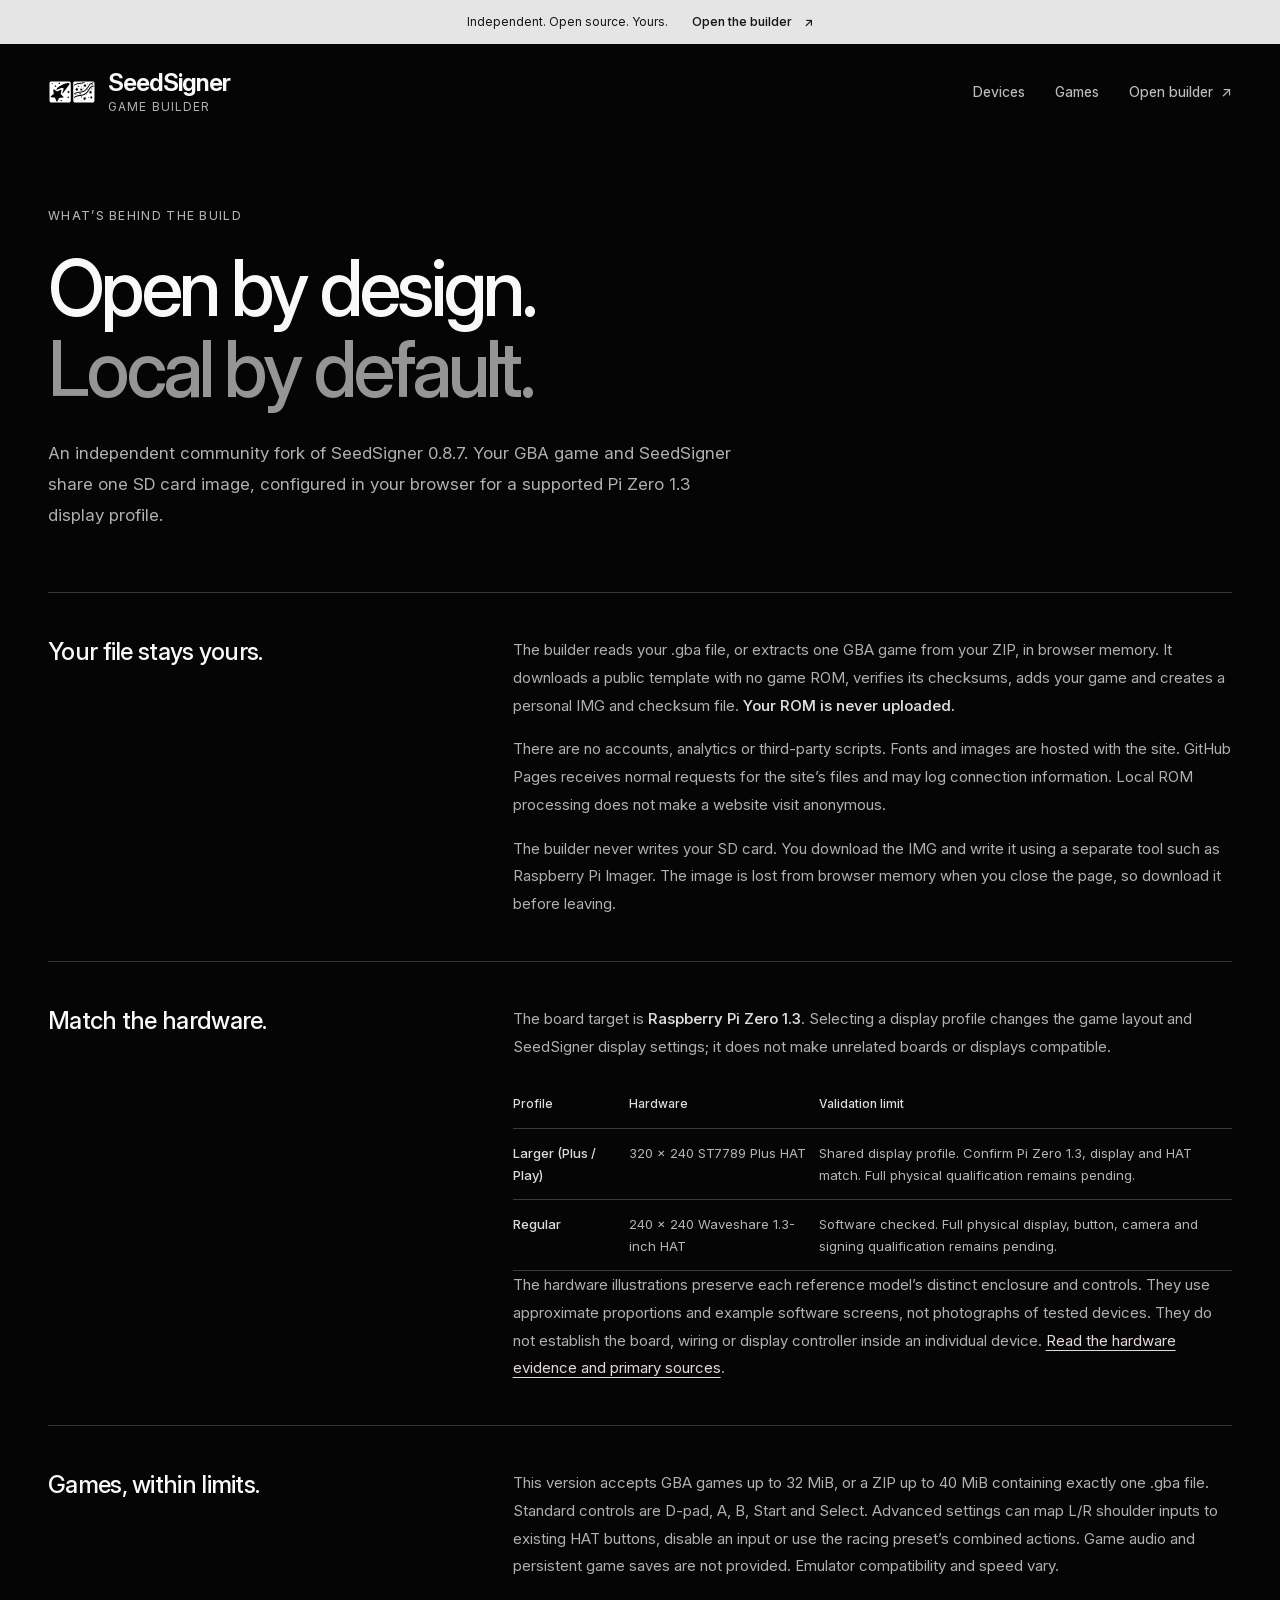
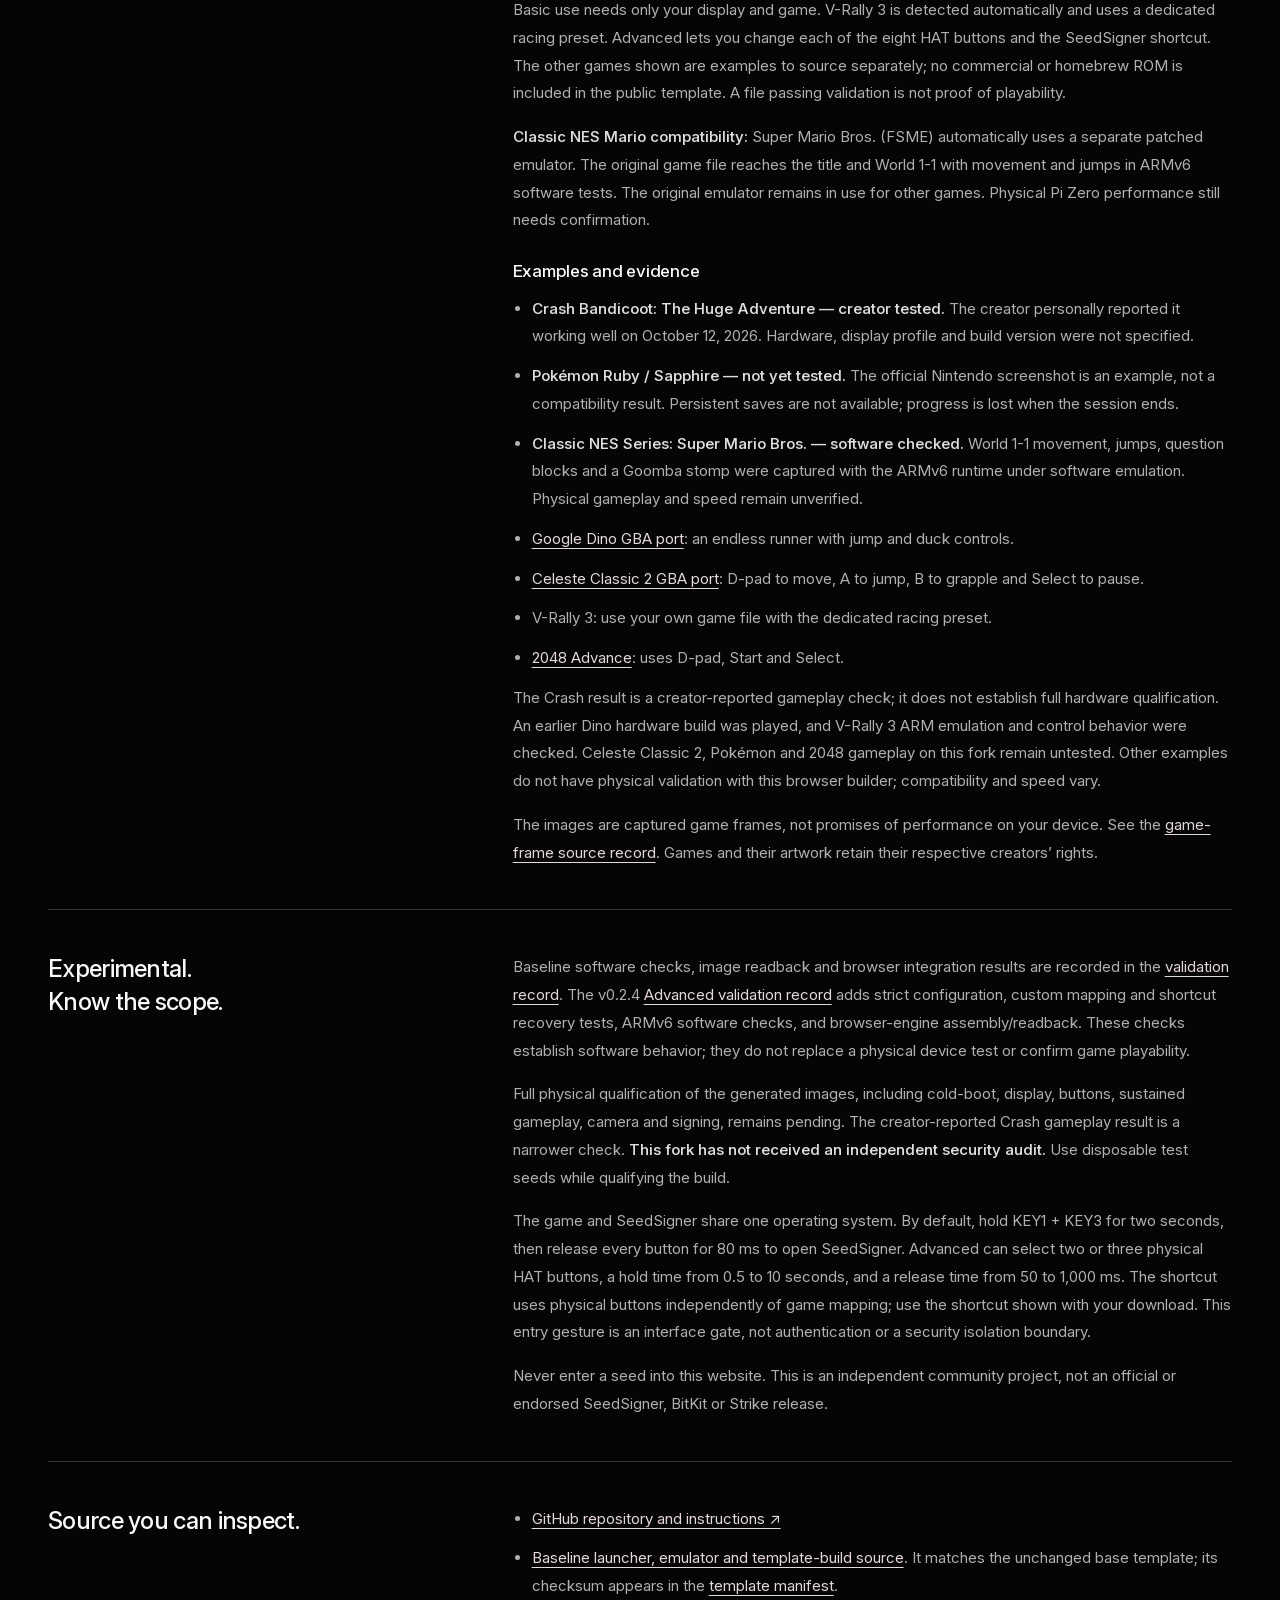
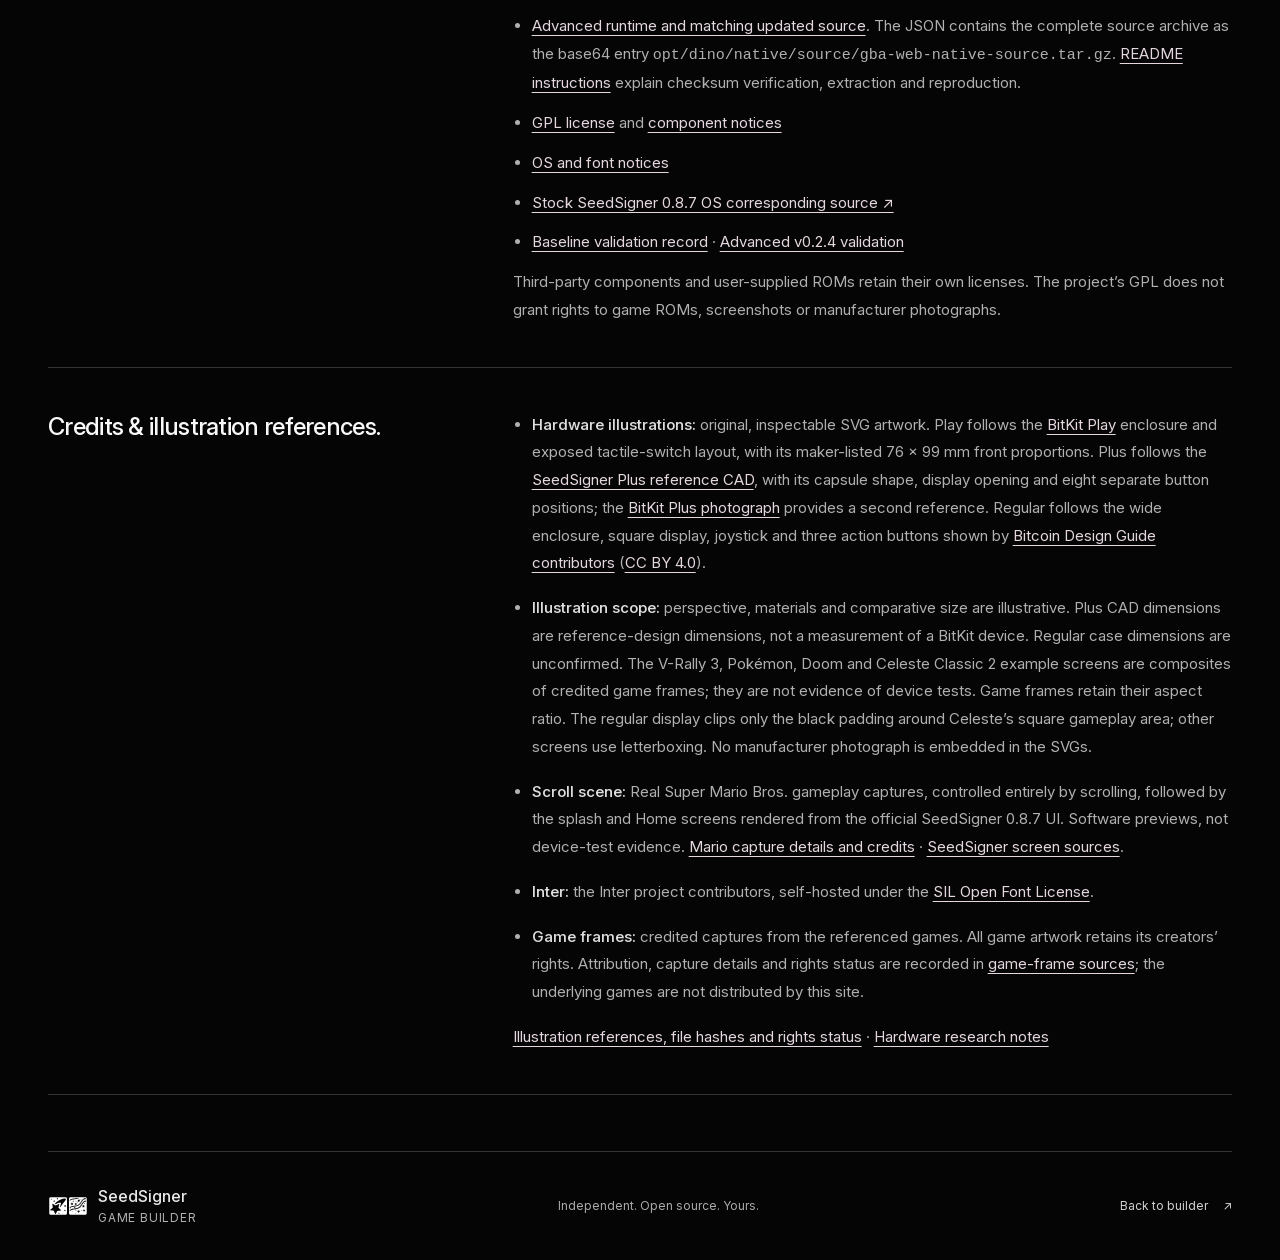
==== commit a54a2945: "Document game-specific testing results and save limitations" ====
--- a/about.html
+++ b/about.html
@@ -4,9 +4,9 @@
 <body><a class="skip-link" href="#about-title">Skip to project details</a><div class="announcement"><span>Independent. Open source. Yours.</span><a href="./">Open the builder <span aria-hidden="true">↗</span></a></div><div class="page-shell"><header class="site-header"><a class="brand" href="https://xn--sg8hhb.ws/" aria-label="SeedSigner Game Builder — visit 🌠🌌.ws"><img class="brand-logo" src="./company-logo-white.svg" width="48" height="24" alt=""><span class="brand-wordmark">SeedSigner<span class="brand-subtitle">Game Builder</span></span></a><nav class="header-links" aria-label="Main navigation"><a href="./#devices">Devices</a><a href="./#games">Games</a><a href="./">Open builder <span aria-hidden="true">↗</span></a></nav></header>
 <main><section class="about-hero" aria-labelledby="about-title"><p class="eyebrow">WHAT’S BEHIND THE BUILD</p><h1 id="about-title">Open by design.<br><span>Local by default.</span></h1><p>An independent community fork of SeedSigner 0.8.7. Your GBA game and SeedSigner share one SD card image, configured in your browser for a supported Pi Zero 1.3 display profile.</p></section><div class="about-content">
 <section class="about-section" id="privacy"><h2>Your file stays yours.</h2><div><p>The builder reads your .gba file, or extracts one GBA game from your ZIP, in browser memory. It downloads a public template with no game ROM, verifies its checksums, adds your game and creates a personal IMG and checksum file. <strong>Your ROM is never uploaded.</strong></p><p>There are no accounts, analytics or third-party scripts. Fonts and images are hosted with the site. GitHub Pages receives normal requests for the site’s files and may log connection information. Local ROM processing does not make a website visit anonymous.</p><p>The builder never writes your SD card. You download the IMG and write it using a separate tool such as Raspberry Pi Imager. The image is lost from browser memory when you close the page, so download it before leaving.</p></div></section>
-<section class="about-section" id="hardware"><h2>Match the hardware.</h2><div><p>The board target is <strong>Raspberry Pi Zero 1.3</strong>. Selecting a display profile changes the game layout and SeedSigner display settings; it does not make unrelated boards or displays compatible.</p><div class="table-wrap"><table class="hardware-matrix"><thead><tr><th scope="col">Profile</th><th scope="col">Hardware</th><th scope="col">Validation limit</th></tr></thead><tbody><tr><th scope="row">Larger (Plus / Play)</th><td>320 × 240 ST7789 Plus HAT</td><td>Shared display profile. Confirm Pi Zero 1.3, display and HAT match. Physical testing remains pending.</td></tr><tr><th scope="row">Regular</th><td>240 × 240 Waveshare 1.3-inch HAT</td><td>Software checked. Physical display, button, camera and signing tests remain pending.</td></tr></tbody></table></div><p>The hardware illustrations preserve each reference model’s distinct enclosure and controls. They use approximate proportions and example software screens, not photographs of tested devices. They do not establish the board, wiring or display controller inside an individual device. <a href="./HARDWARE-RESEARCH.md">Read the hardware evidence and primary sources</a>.</p></div></section>
-<section class="about-section" id="games"><h2>Games, within limits.</h2><div><p>This version accepts GBA games up to 32 MiB, or a ZIP up to 40 MiB containing exactly one .gba file. Standard controls are D-pad, A, B, Start and Select. Advanced settings can map L/R shoulder inputs to existing HAT buttons, disable an input or use the racing preset’s combined actions. Game audio and persistent game saves are not provided. Emulator compatibility and speed vary.</p><p>Basic use needs only your display and game. V-Rally 3 is detected automatically and uses a dedicated racing preset. Advanced lets you change each of the eight HAT buttons and the SeedSigner shortcut. The other games shown are examples to source separately; no commercial or homebrew ROM is included in the public template. A file passing validation is not proof of playability.</p><p><strong>Classic NES Mario compatibility:</strong> Super Mario Bros. (FSME) automatically uses a separate patched emulator. The original game file reaches the title and World 1-1 with movement and jumps in ARMv6 software tests. The original emulator remains in use for other games. Physical Pi Zero performance still needs confirmation.</p><h3>Examples and evidence</h3><ul><li><a href="https://github.com/fritzem/Google-Dino-GBA/releases">Google Dino GBA port</a>: an endless runner with jump and duck controls.</li><li><a href="https://github.com/Skaleee/Celeste2-GBA/releases/tag/1.0.0">Celeste Classic 2 GBA port</a>: D-pad to move, A to jump, B to grapple and Select to pause.</li><li>V-Rally 3: use your own game file with the dedicated racing preset.</li><li><a href="https://basil-termini.itch.io/2048-advance">2048 Advance</a>: uses D-pad, Start and Select.</li></ul><p>An earlier Dino hardware build was played, and V-Rally 3 ARM emulation and control behavior were checked. These examples have not been physically validated with this browser builder. Celeste Classic 2 and 2048 gameplay on this fork remain untested; physical Pi frame rate is unverified.</p><p>The images are captured game frames, not promises of performance on your device. See the <a href="./sources.json">game-frame source record</a>. Games and their artwork retain their respective creators’ rights.</p></div></section>
-<section class="about-section" id="validation"><h2>Experimental.<br>Know the scope.</h2><div><p>Baseline software checks, image readback and browser integration results are recorded in the <a href="./validation.json">validation record</a>. The v0.2.4 <a href="./advanced-validation.json">Advanced validation record</a> adds strict configuration, custom mapping and shortcut recovery tests, ARMv6 software checks, and browser-engine assembly/readback. These checks establish software behavior; they do not replace a physical device test or confirm game playability.</p><p>The new images still need cold-boot, display, button, gameplay, camera and signing validation on actual hardware. <strong>This fork has not received an independent security audit.</strong> Use disposable test seeds while qualifying the build.</p><p>The game and SeedSigner share one operating system. By default, hold KEY1 + KEY3 for two seconds, then release every button for 80 ms to open SeedSigner. Advanced can select two or three physical HAT buttons, a hold time from 0.5 to 10 seconds, and a release time from 50 to 1,000 ms. The shortcut uses physical buttons independently of game mapping; use the shortcut shown with your download. This entry gesture is an interface gate, not authentication or a security isolation boundary.</p><p>Never enter a seed into this website. This is an independent community project, not an official or endorsed SeedSigner, BitKit or Strike release.</p></div></section>
+<section class="about-section" id="hardware"><h2>Match the hardware.</h2><div><p>The board target is <strong>Raspberry Pi Zero 1.3</strong>. Selecting a display profile changes the game layout and SeedSigner display settings; it does not make unrelated boards or displays compatible.</p><div class="table-wrap"><table class="hardware-matrix"><thead><tr><th scope="col">Profile</th><th scope="col">Hardware</th><th scope="col">Validation limit</th></tr></thead><tbody><tr><th scope="row">Larger (Plus / Play)</th><td>320 × 240 ST7789 Plus HAT</td><td>Shared display profile. Confirm Pi Zero 1.3, display and HAT match. Full physical qualification remains pending.</td></tr><tr><th scope="row">Regular</th><td>240 × 240 Waveshare 1.3-inch HAT</td><td>Software checked. Full physical display, button, camera and signing qualification remains pending.</td></tr></tbody></table></div><p>The hardware illustrations preserve each reference model’s distinct enclosure and controls. They use approximate proportions and example software screens, not photographs of tested devices. They do not establish the board, wiring or display controller inside an individual device. <a href="./HARDWARE-RESEARCH.md">Read the hardware evidence and primary sources</a>.</p></div></section>
+<section class="about-section" id="games"><h2>Games, within limits.</h2><div><p>This version accepts GBA games up to 32 MiB, or a ZIP up to 40 MiB containing exactly one .gba file. Standard controls are D-pad, A, B, Start and Select. Advanced settings can map L/R shoulder inputs to existing HAT buttons, disable an input or use the racing preset’s combined actions. Game audio and persistent game saves are not provided. Emulator compatibility and speed vary.</p><p>Basic use needs only your display and game. V-Rally 3 is detected automatically and uses a dedicated racing preset. Advanced lets you change each of the eight HAT buttons and the SeedSigner shortcut. The other games shown are examples to source separately; no commercial or homebrew ROM is included in the public template. A file passing validation is not proof of playability.</p><p><strong>Classic NES Mario compatibility:</strong> Super Mario Bros. (FSME) automatically uses a separate patched emulator. The original game file reaches the title and World 1-1 with movement and jumps in ARMv6 software tests. The original emulator remains in use for other games. Physical Pi Zero performance still needs confirmation.</p><h3>Examples and evidence</h3><ul><li><strong>Crash Bandicoot: The Huge Adventure — creator tested.</strong> The creator personally reported it working well on October 12, 2026. Hardware, display profile and build version were not specified.</li><li><strong>Pokémon Ruby / Sapphire — not yet tested.</strong> The official Nintendo screenshot is an example, not a compatibility result. Persistent saves are not available; progress is lost when the session ends.</li><li><strong>Classic NES Series: Super Mario Bros. — software checked.</strong> World 1-1 movement, jumps, question blocks and a Goomba stomp were captured with the ARMv6 runtime under software emulation. Physical gameplay and speed remain unverified.</li><li><a href="https://github.com/fritzem/Google-Dino-GBA/releases">Google Dino GBA port</a>: an endless runner with jump and duck controls.</li><li><a href="https://github.com/Skaleee/Celeste2-GBA/releases/tag/1.0.0">Celeste Classic 2 GBA port</a>: D-pad to move, A to jump, B to grapple and Select to pause.</li><li>V-Rally 3: use your own game file with the dedicated racing preset.</li><li><a href="https://basil-termini.itch.io/2048-advance">2048 Advance</a>: uses D-pad, Start and Select.</li></ul><p>The Crash result is a creator-reported gameplay check; it does not establish full hardware qualification. An earlier Dino hardware build was played, and V-Rally 3 ARM emulation and control behavior were checked. Celeste Classic 2, Pokémon and 2048 gameplay on this fork remain untested. Other examples do not have physical validation with this browser builder; compatibility and speed vary.</p><p>The images are captured game frames, not promises of performance on your device. See the <a href="./game-sources.json">game-frame source record</a>. Games and their artwork retain their respective creators’ rights.</p></div></section>
+<section class="about-section" id="validation"><h2>Experimental.<br>Know the scope.</h2><div><p>Baseline software checks, image readback and browser integration results are recorded in the <a href="./validation.json">validation record</a>. The v0.2.4 <a href="./advanced-validation.json">Advanced validation record</a> adds strict configuration, custom mapping and shortcut recovery tests, ARMv6 software checks, and browser-engine assembly/readback. These checks establish software behavior; they do not replace a physical device test or confirm game playability.</p><p>Full physical qualification of the generated images, including cold-boot, display, buttons, sustained gameplay, camera and signing, remains pending. The creator-reported Crash gameplay result is a narrower check. <strong>This fork has not received an independent security audit.</strong> Use disposable test seeds while qualifying the build.</p><p>The game and SeedSigner share one operating system. By default, hold KEY1 + KEY3 for two seconds, then release every button for 80 ms to open SeedSigner. Advanced can select two or three physical HAT buttons, a hold time from 0.5 to 10 seconds, and a release time from 50 to 1,000 ms. The shortcut uses physical buttons independently of game mapping; use the shortcut shown with your download. This entry gesture is an interface gate, not authentication or a security isolation boundary.</p><p>Never enter a seed into this website. This is an independent community project, not an official or endorsed SeedSigner, BitKit or Strike release.</p></div></section>
 <section class="about-section" id="source"><h2>Source you can inspect.</h2><div><ul><li><a href="https://github.com/xberenguer/seedsigner-gba-builder">GitHub repository and instructions ↗</a></li><li><a href="./source.tar.gz">Baseline launcher, emulator and template-build source</a>. It matches the unchanged base template; its checksum appears in the <a href="./template.json">template manifest</a>.</li><li><a href="./advanced-runtime.json">Advanced runtime and matching updated source</a>. The JSON contains the complete source archive as the base64 entry <code>opt/dino/native/<wbr>source/<wbr>gba-web-native-source.tar.gz</code>. <a href="./README.md">README instructions</a> explain checksum verification, extraction and reproduction.</li><li><a href="./LICENSE">GPL license</a> and <a href="./NOTICE">component notices</a></li><li><a href="./OS-and-font-notices.txt">OS and font notices</a></li><li><a href="https://github.com/xberenguer/seedsigner-dino/releases/download/v0.1.1-beta/seedsigner-v0.8.7-os-corresponding-source.tar.gz">Stock SeedSigner 0.8.7 OS corresponding source ↗</a></li><li><a href="./validation.json">Baseline validation record</a> · <a href="./advanced-validation.json">Advanced v0.2.4 validation</a></li></ul><p>Third-party components and user-supplied ROMs retain their own licenses. The project’s GPL does not grant rights to game ROMs, screenshots or manufacturer photographs.</p></div></section>
-<section class="about-section" id="credits"><h2>Credits &amp; illustration references.</h2><div><ul class="credit-list"><li><strong>Hardware illustrations:</strong> original, inspectable SVG artwork. Play follows the <a href="https://bitkitbtc.com/product/seedsigner-play/">BitKit Play</a> enclosure and exposed tactile-switch layout, with its maker-listed 76 × 99 mm front proportions. Plus follows the <a href="https://github.com/3rdIteration/seedsigner-hardware/tree/main/signer_enclosures/seedsigner_plus/reference_design">SeedSigner Plus reference CAD</a>, with its capsule shape, display opening and eight separate button positions; the <a href="https://bitkitbtc.com/product/seedsigner-plus/">BitKit Plus photograph</a> provides a second reference. Regular follows the wide enclosure, square display, joystick and three action buttons shown by <a href="https://bitcoin.design/guide/case-studies/seedsigner/">Bitcoin Design Guide contributors</a> (<a href="https://creativecommons.org/licenses/by/4.0/">CC BY 4.0</a>).</li><li><strong>Illustration scope:</strong> perspective, materials and comparative size are illustrative. Plus CAD dimensions are reference-design dimensions, not a measurement of a BitKit device. Regular case dimensions are unconfirmed. The V-Rally 3, Pokémon, Doom and Celeste Classic 2 example screens are composites of credited game frames; they are not evidence of device tests. Game frames retain their aspect ratio. The regular display clips only the black padding around Celeste’s square gameplay area; other screens use letterboxing. No manufacturer photograph is embedded in the SVGs.</li><li><strong>Scroll scene:</strong> Real Super Mario Bros. gameplay captures, controlled entirely by scrolling, followed by the splash and Home screens rendered from the official SeedSigner 0.8.7 UI. Software previews, not device-test evidence. <a href="./assets/scroll/sources.json">Mario capture details and credits</a> · <a href="./sources.json">SeedSigner screen sources</a>.</li><li><strong>Inter:</strong> the Inter project contributors, self-hosted under the <a href="./Inter-LICENSE.txt">SIL Open Font License</a>.</li><li><strong>Game frames:</strong> credited captures from the referenced games. All game artwork retains its creators’ rights. Attribution, capture details and rights status are recorded in <a href="./sources.json">game-frame sources</a>; the underlying games are not distributed by this site.</li></ul><p><a href="./sources.json">Illustration references, file hashes and rights status</a> · <a href="./HARDWARE-RESEARCH.md">Hardware research notes</a></p></div></section>
+<section class="about-section" id="credits"><h2>Credits &amp; illustration references.</h2><div><ul class="credit-list"><li><strong>Hardware illustrations:</strong> original, inspectable SVG artwork. Play follows the <a href="https://bitkitbtc.com/product/seedsigner-play/">BitKit Play</a> enclosure and exposed tactile-switch layout, with its maker-listed 76 × 99 mm front proportions. Plus follows the <a href="https://github.com/3rdIteration/seedsigner-hardware/tree/main/signer_enclosures/seedsigner_plus/reference_design">SeedSigner Plus reference CAD</a>, with its capsule shape, display opening and eight separate button positions; the <a href="https://bitkitbtc.com/product/seedsigner-plus/">BitKit Plus photograph</a> provides a second reference. Regular follows the wide enclosure, square display, joystick and three action buttons shown by <a href="https://bitcoin.design/guide/case-studies/seedsigner/">Bitcoin Design Guide contributors</a> (<a href="https://creativecommons.org/licenses/by/4.0/">CC BY 4.0</a>).</li><li><strong>Illustration scope:</strong> perspective, materials and comparative size are illustrative. Plus CAD dimensions are reference-design dimensions, not a measurement of a BitKit device. Regular case dimensions are unconfirmed. The V-Rally 3, Pokémon, Doom and Celeste Classic 2 example screens are composites of credited game frames; they are not evidence of device tests. Game frames retain their aspect ratio. The regular display clips only the black padding around Celeste’s square gameplay area; other screens use letterboxing. No manufacturer photograph is embedded in the SVGs.</li><li><strong>Scroll scene:</strong> Real Super Mario Bros. gameplay captures, controlled entirely by scrolling, followed by the splash and Home screens rendered from the official SeedSigner 0.8.7 UI. Software previews, not device-test evidence. <a href="./scroll-sources-v2.json">Mario capture details and credits</a> · <a href="./hero-sources.json">SeedSigner screen sources</a>.</li><li><strong>Inter:</strong> the Inter project contributors, self-hosted under the <a href="./Inter-LICENSE.txt">SIL Open Font License</a>.</li><li><strong>Game frames:</strong> credited captures from the referenced games. All game artwork retains its creators’ rights. Attribution, capture details and rights status are recorded in <a href="./game-sources.json">game-frame sources</a>; the underlying games are not distributed by this site.</li></ul><p><a href="./hardware-sources.json">Illustration references, file hashes and rights status</a> · <a href="./HARDWARE-RESEARCH.md">Hardware research notes</a></p></div></section>
 </div></main><footer><a class="footer-brand" href="https://xn--sg8hhb.ws/" aria-label="SeedSigner Game Builder — visit 🌠🌌.ws"><img class="brand-logo" src="./company-logo-white.svg" width="40" height="20" alt=""><span class="brand-wordmark">SeedSigner<span class="brand-subtitle">Game Builder</span></span></a><span>Independent. Open source. Yours.</span><a href="./">Back to builder <span aria-hidden="true">↗</span></a></footer></div></body></html>
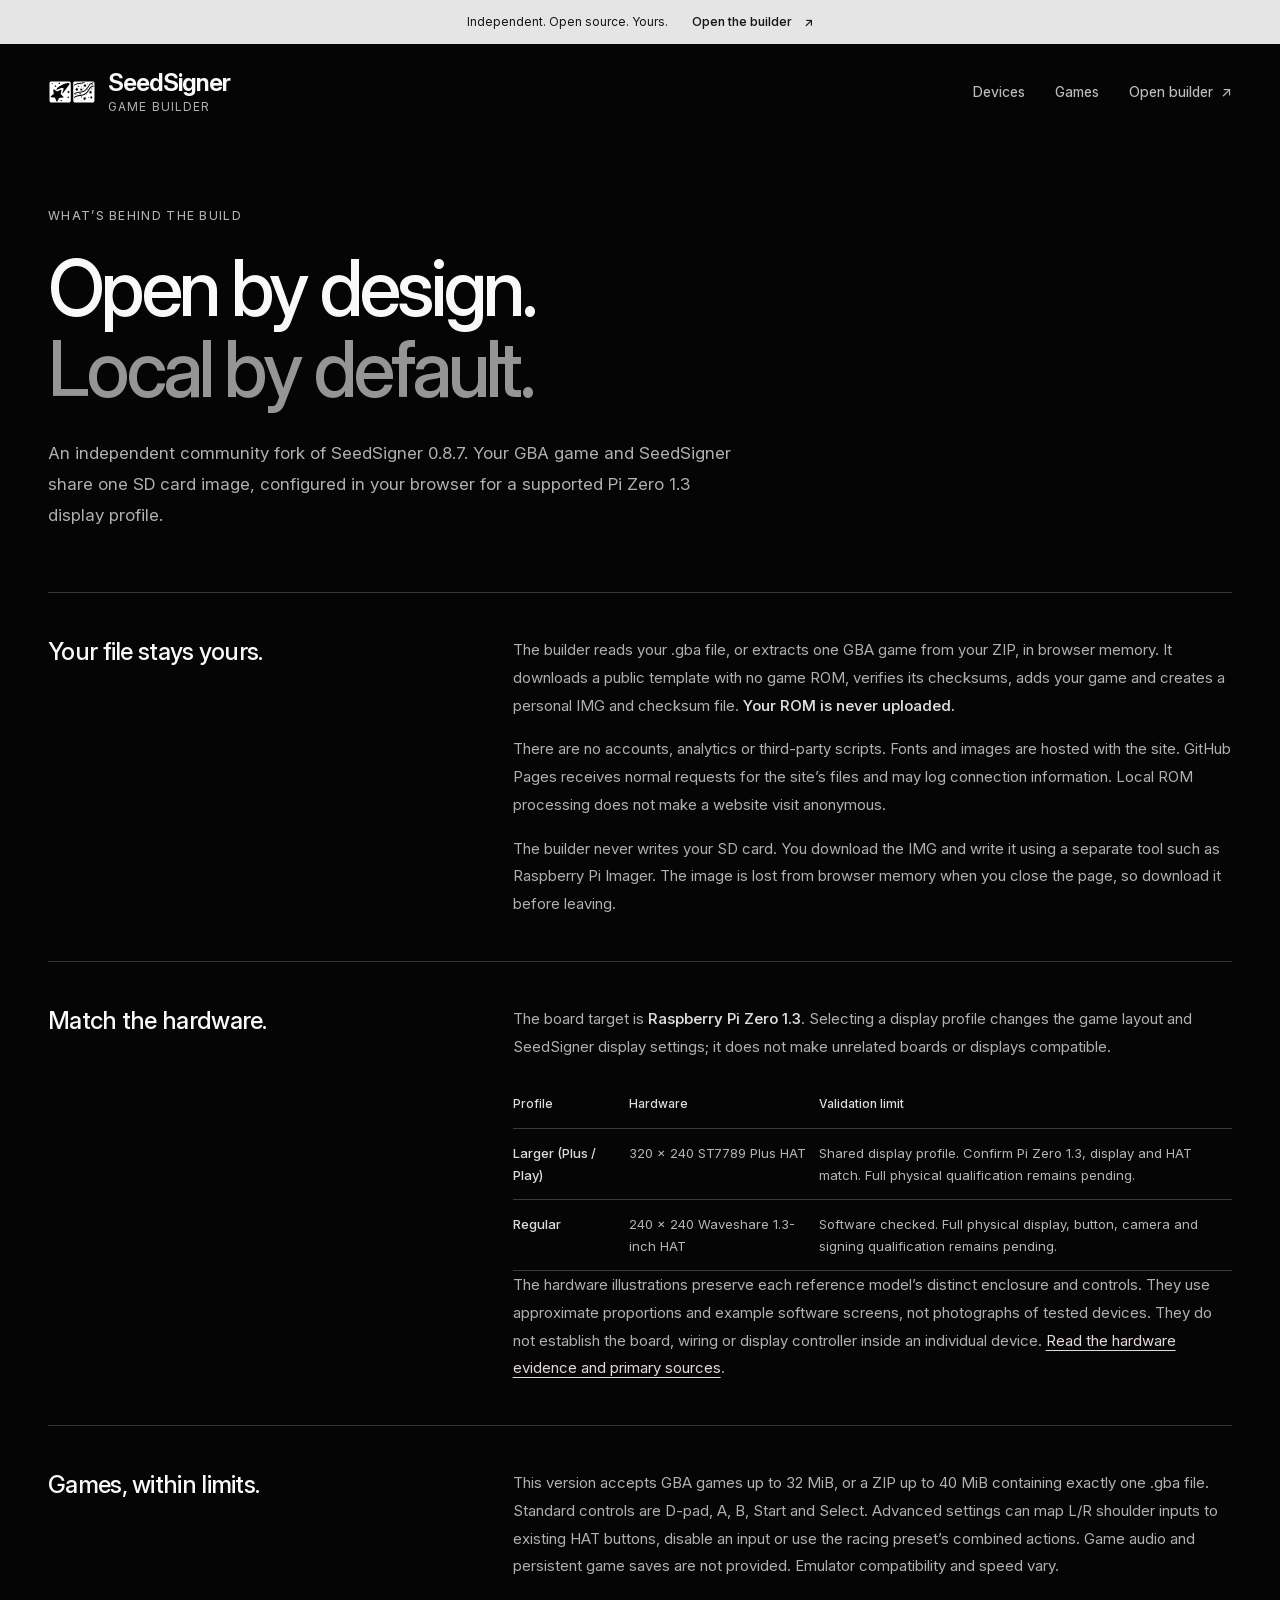
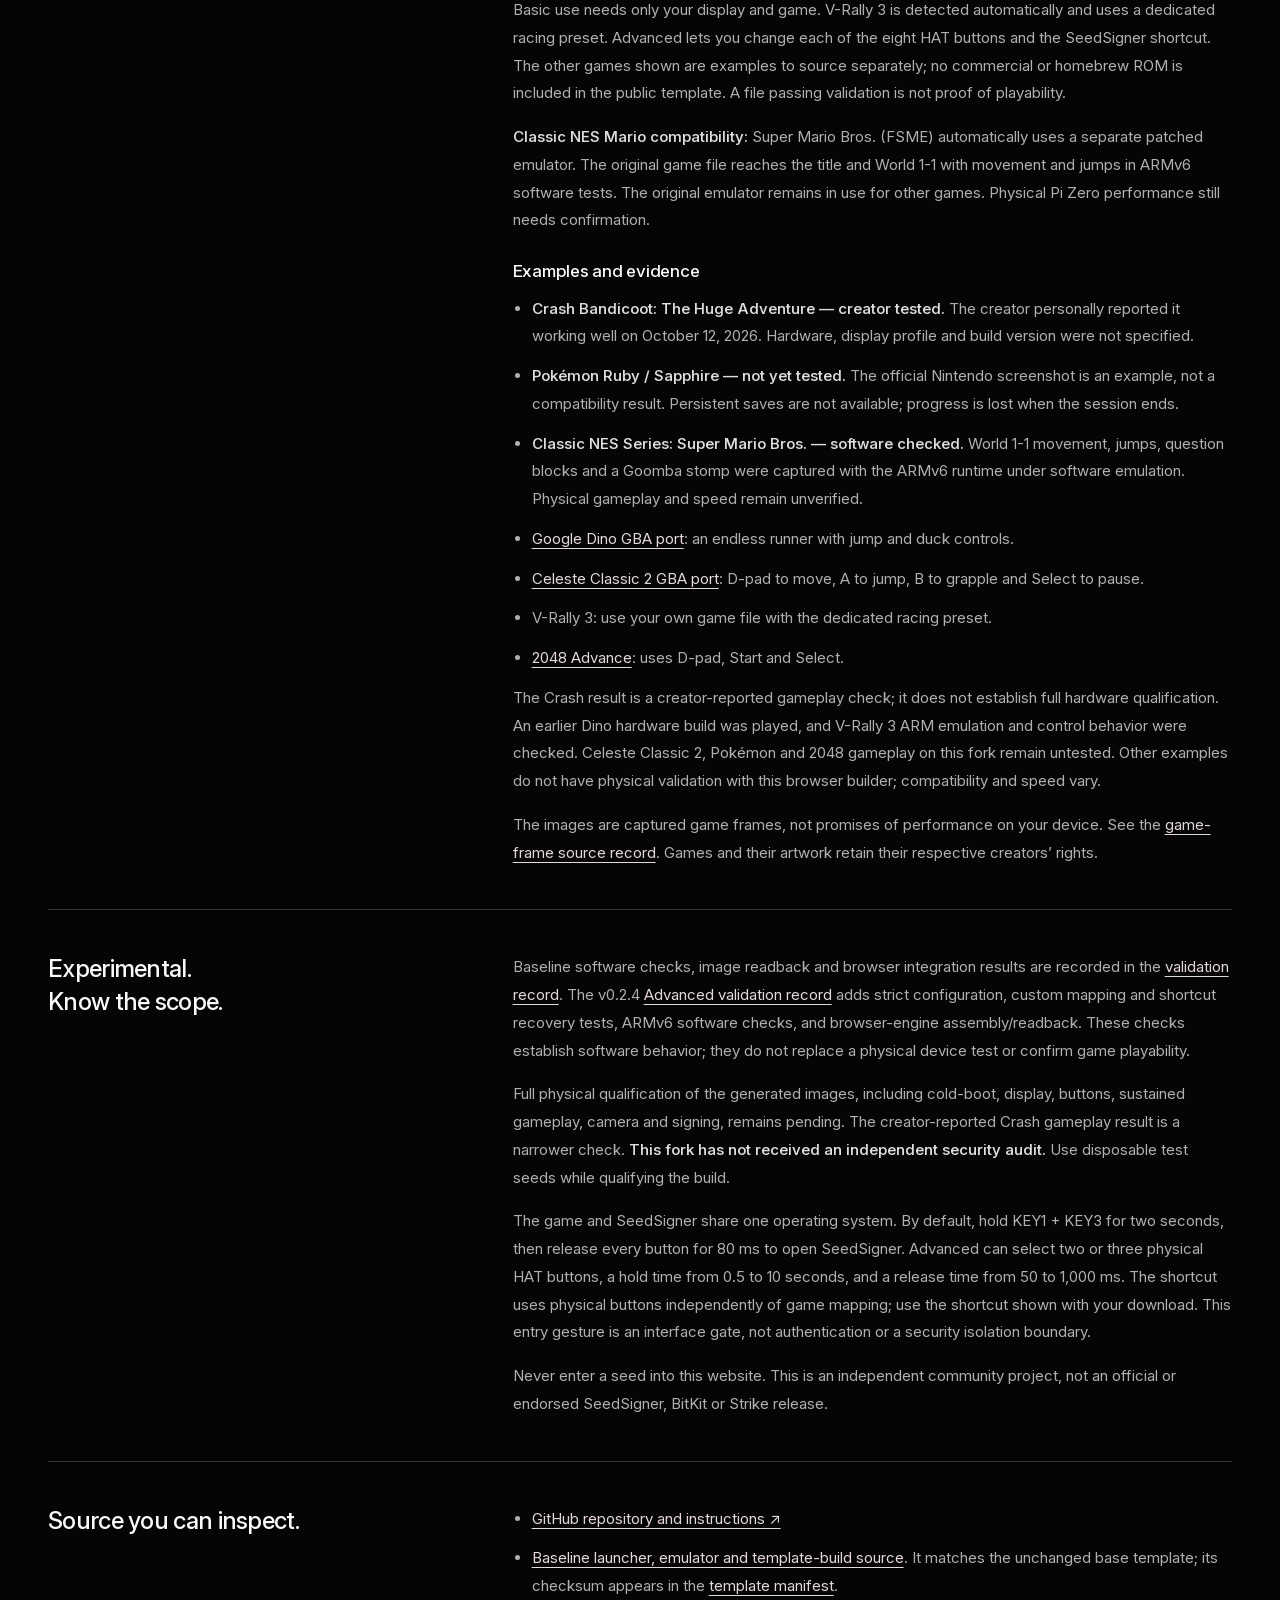
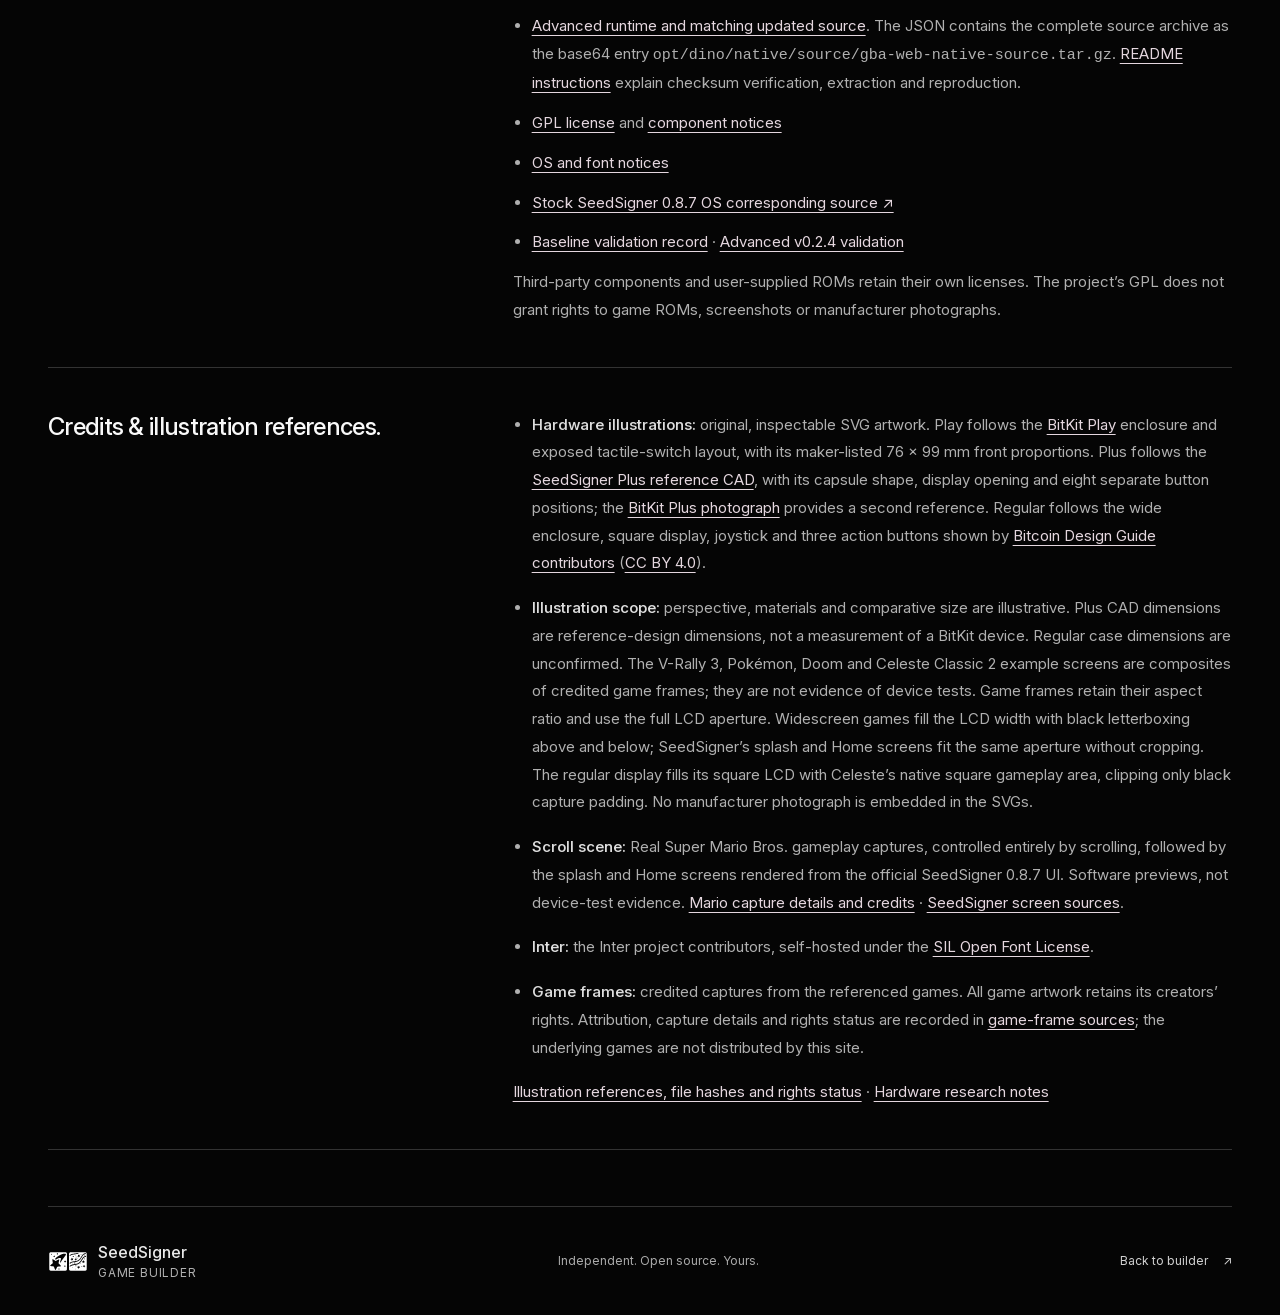
==== commit 8fb72adc: "Describe full-width screens and aspect-preserving letterboxing" ====
--- a/about.html
+++ b/about.html
@@ -8,5 +8,5 @@
 <section class="about-section" id="games"><h2>Games, within limits.</h2><div><p>This version accepts GBA games up to 32 MiB, or a ZIP up to 40 MiB containing exactly one .gba file. Standard controls are D-pad, A, B, Start and Select. Advanced settings can map L/R shoulder inputs to existing HAT buttons, disable an input or use the racing preset’s combined actions. Game audio and persistent game saves are not provided. Emulator compatibility and speed vary.</p><p>Basic use needs only your display and game. V-Rally 3 is detected automatically and uses a dedicated racing preset. Advanced lets you change each of the eight HAT buttons and the SeedSigner shortcut. The other games shown are examples to source separately; no commercial or homebrew ROM is included in the public template. A file passing validation is not proof of playability.</p><p><strong>Classic NES Mario compatibility:</strong> Super Mario Bros. (FSME) automatically uses a separate patched emulator. The original game file reaches the title and World 1-1 with movement and jumps in ARMv6 software tests. The original emulator remains in use for other games. Physical Pi Zero performance still needs confirmation.</p><h3>Examples and evidence</h3><ul><li><strong>Crash Bandicoot: The Huge Adventure — creator tested.</strong> The creator personally reported it working well on October 12, 2026. Hardware, display profile and build version were not specified.</li><li><strong>Pokémon Ruby / Sapphire — not yet tested.</strong> The official Nintendo screenshot is an example, not a compatibility result. Persistent saves are not available; progress is lost when the session ends.</li><li><strong>Classic NES Series: Super Mario Bros. — software checked.</strong> World 1-1 movement, jumps, question blocks and a Goomba stomp were captured with the ARMv6 runtime under software emulation. Physical gameplay and speed remain unverified.</li><li><a href="https://github.com/fritzem/Google-Dino-GBA/releases">Google Dino GBA port</a>: an endless runner with jump and duck controls.</li><li><a href="https://github.com/Skaleee/Celeste2-GBA/releases/tag/1.0.0">Celeste Classic 2 GBA port</a>: D-pad to move, A to jump, B to grapple and Select to pause.</li><li>V-Rally 3: use your own game file with the dedicated racing preset.</li><li><a href="https://basil-termini.itch.io/2048-advance">2048 Advance</a>: uses D-pad, Start and Select.</li></ul><p>The Crash result is a creator-reported gameplay check; it does not establish full hardware qualification. An earlier Dino hardware build was played, and V-Rally 3 ARM emulation and control behavior were checked. Celeste Classic 2, Pokémon and 2048 gameplay on this fork remain untested. Other examples do not have physical validation with this browser builder; compatibility and speed vary.</p><p>The images are captured game frames, not promises of performance on your device. See the <a href="./game-sources.json">game-frame source record</a>. Games and their artwork retain their respective creators’ rights.</p></div></section>
 <section class="about-section" id="validation"><h2>Experimental.<br>Know the scope.</h2><div><p>Baseline software checks, image readback and browser integration results are recorded in the <a href="./validation.json">validation record</a>. The v0.2.4 <a href="./advanced-validation.json">Advanced validation record</a> adds strict configuration, custom mapping and shortcut recovery tests, ARMv6 software checks, and browser-engine assembly/readback. These checks establish software behavior; they do not replace a physical device test or confirm game playability.</p><p>Full physical qualification of the generated images, including cold-boot, display, buttons, sustained gameplay, camera and signing, remains pending. The creator-reported Crash gameplay result is a narrower check. <strong>This fork has not received an independent security audit.</strong> Use disposable test seeds while qualifying the build.</p><p>The game and SeedSigner share one operating system. By default, hold KEY1 + KEY3 for two seconds, then release every button for 80 ms to open SeedSigner. Advanced can select two or three physical HAT buttons, a hold time from 0.5 to 10 seconds, and a release time from 50 to 1,000 ms. The shortcut uses physical buttons independently of game mapping; use the shortcut shown with your download. This entry gesture is an interface gate, not authentication or a security isolation boundary.</p><p>Never enter a seed into this website. This is an independent community project, not an official or endorsed SeedSigner, BitKit or Strike release.</p></div></section>
 <section class="about-section" id="source"><h2>Source you can inspect.</h2><div><ul><li><a href="https://github.com/xberenguer/seedsigner-gba-builder">GitHub repository and instructions ↗</a></li><li><a href="./source.tar.gz">Baseline launcher, emulator and template-build source</a>. It matches the unchanged base template; its checksum appears in the <a href="./template.json">template manifest</a>.</li><li><a href="./advanced-runtime.json">Advanced runtime and matching updated source</a>. The JSON contains the complete source archive as the base64 entry <code>opt/dino/native/<wbr>source/<wbr>gba-web-native-source.tar.gz</code>. <a href="./README.md">README instructions</a> explain checksum verification, extraction and reproduction.</li><li><a href="./LICENSE">GPL license</a> and <a href="./NOTICE">component notices</a></li><li><a href="./OS-and-font-notices.txt">OS and font notices</a></li><li><a href="https://github.com/xberenguer/seedsigner-dino/releases/download/v0.1.1-beta/seedsigner-v0.8.7-os-corresponding-source.tar.gz">Stock SeedSigner 0.8.7 OS corresponding source ↗</a></li><li><a href="./validation.json">Baseline validation record</a> · <a href="./advanced-validation.json">Advanced v0.2.4 validation</a></li></ul><p>Third-party components and user-supplied ROMs retain their own licenses. The project’s GPL does not grant rights to game ROMs, screenshots or manufacturer photographs.</p></div></section>
-<section class="about-section" id="credits"><h2>Credits &amp; illustration references.</h2><div><ul class="credit-list"><li><strong>Hardware illustrations:</strong> original, inspectable SVG artwork. Play follows the <a href="https://bitkitbtc.com/product/seedsigner-play/">BitKit Play</a> enclosure and exposed tactile-switch layout, with its maker-listed 76 × 99 mm front proportions. Plus follows the <a href="https://github.com/3rdIteration/seedsigner-hardware/tree/main/signer_enclosures/seedsigner_plus/reference_design">SeedSigner Plus reference CAD</a>, with its capsule shape, display opening and eight separate button positions; the <a href="https://bitkitbtc.com/product/seedsigner-plus/">BitKit Plus photograph</a> provides a second reference. Regular follows the wide enclosure, square display, joystick and three action buttons shown by <a href="https://bitcoin.design/guide/case-studies/seedsigner/">Bitcoin Design Guide contributors</a> (<a href="https://creativecommons.org/licenses/by/4.0/">CC BY 4.0</a>).</li><li><strong>Illustration scope:</strong> perspective, materials and comparative size are illustrative. Plus CAD dimensions are reference-design dimensions, not a measurement of a BitKit device. Regular case dimensions are unconfirmed. The V-Rally 3, Pokémon, Doom and Celeste Classic 2 example screens are composites of credited game frames; they are not evidence of device tests. Game frames retain their aspect ratio. The regular display clips only the black padding around Celeste’s square gameplay area; other screens use letterboxing. No manufacturer photograph is embedded in the SVGs.</li><li><strong>Scroll scene:</strong> Real Super Mario Bros. gameplay captures, controlled entirely by scrolling, followed by the splash and Home screens rendered from the official SeedSigner 0.8.7 UI. Software previews, not device-test evidence. <a href="./scroll-sources-v2.json">Mario capture details and credits</a> · <a href="./hero-sources.json">SeedSigner screen sources</a>.</li><li><strong>Inter:</strong> the Inter project contributors, self-hosted under the <a href="./Inter-LICENSE.txt">SIL Open Font License</a>.</li><li><strong>Game frames:</strong> credited captures from the referenced games. All game artwork retains its creators’ rights. Attribution, capture details and rights status are recorded in <a href="./game-sources.json">game-frame sources</a>; the underlying games are not distributed by this site.</li></ul><p><a href="./hardware-sources.json">Illustration references, file hashes and rights status</a> · <a href="./HARDWARE-RESEARCH.md">Hardware research notes</a></p></div></section>
+<section class="about-section" id="credits"><h2>Credits &amp; illustration references.</h2><div><ul class="credit-list"><li><strong>Hardware illustrations:</strong> original, inspectable SVG artwork. Play follows the <a href="https://bitkitbtc.com/product/seedsigner-play/">BitKit Play</a> enclosure and exposed tactile-switch layout, with its maker-listed 76 × 99 mm front proportions. Plus follows the <a href="https://github.com/3rdIteration/seedsigner-hardware/tree/main/signer_enclosures/seedsigner_plus/reference_design">SeedSigner Plus reference CAD</a>, with its capsule shape, display opening and eight separate button positions; the <a href="https://bitkitbtc.com/product/seedsigner-plus/">BitKit Plus photograph</a> provides a second reference. Regular follows the wide enclosure, square display, joystick and three action buttons shown by <a href="https://bitcoin.design/guide/case-studies/seedsigner/">Bitcoin Design Guide contributors</a> (<a href="https://creativecommons.org/licenses/by/4.0/">CC BY 4.0</a>).</li><li><strong>Illustration scope:</strong> perspective, materials and comparative size are illustrative. Plus CAD dimensions are reference-design dimensions, not a measurement of a BitKit device. Regular case dimensions are unconfirmed. The V-Rally 3, Pokémon, Doom and Celeste Classic 2 example screens are composites of credited game frames; they are not evidence of device tests. Game frames retain their aspect ratio and use the full LCD aperture. Widescreen games fill the LCD width with black letterboxing above and below; SeedSigner’s splash and Home screens fit the same aperture without cropping. The regular display fills its square LCD with Celeste’s native square gameplay area, clipping only black capture padding. No manufacturer photograph is embedded in the SVGs.</li><li><strong>Scroll scene:</strong> Real Super Mario Bros. gameplay captures, controlled entirely by scrolling, followed by the splash and Home screens rendered from the official SeedSigner 0.8.7 UI. Software previews, not device-test evidence. <a href="./scroll-sources-v3.json">Mario capture details and credits</a> · <a href="./hero-sources.json">SeedSigner screen sources</a>.</li><li><strong>Inter:</strong> the Inter project contributors, self-hosted under the <a href="./Inter-LICENSE.txt">SIL Open Font License</a>.</li><li><strong>Game frames:</strong> credited captures from the referenced games. All game artwork retains its creators’ rights. Attribution, capture details and rights status are recorded in <a href="./game-sources.json">game-frame sources</a>; the underlying games are not distributed by this site.</li></ul><p><a href="./hardware-sources.json">Illustration references, file hashes and rights status</a> · <a href="./HARDWARE-RESEARCH.md">Hardware research notes</a></p></div></section>
 </div></main><footer><a class="footer-brand" href="https://xn--sg8hhb.ws/" aria-label="SeedSigner Game Builder — visit 🌠🌌.ws"><img class="brand-logo" src="./company-logo-white.svg" width="40" height="20" alt=""><span class="brand-wordmark">SeedSigner<span class="brand-subtitle">Game Builder</span></span></a><span>Independent. Open source. Yours.</span><a href="./">Back to builder <span aria-hidden="true">↗</span></a></footer></div></body></html>
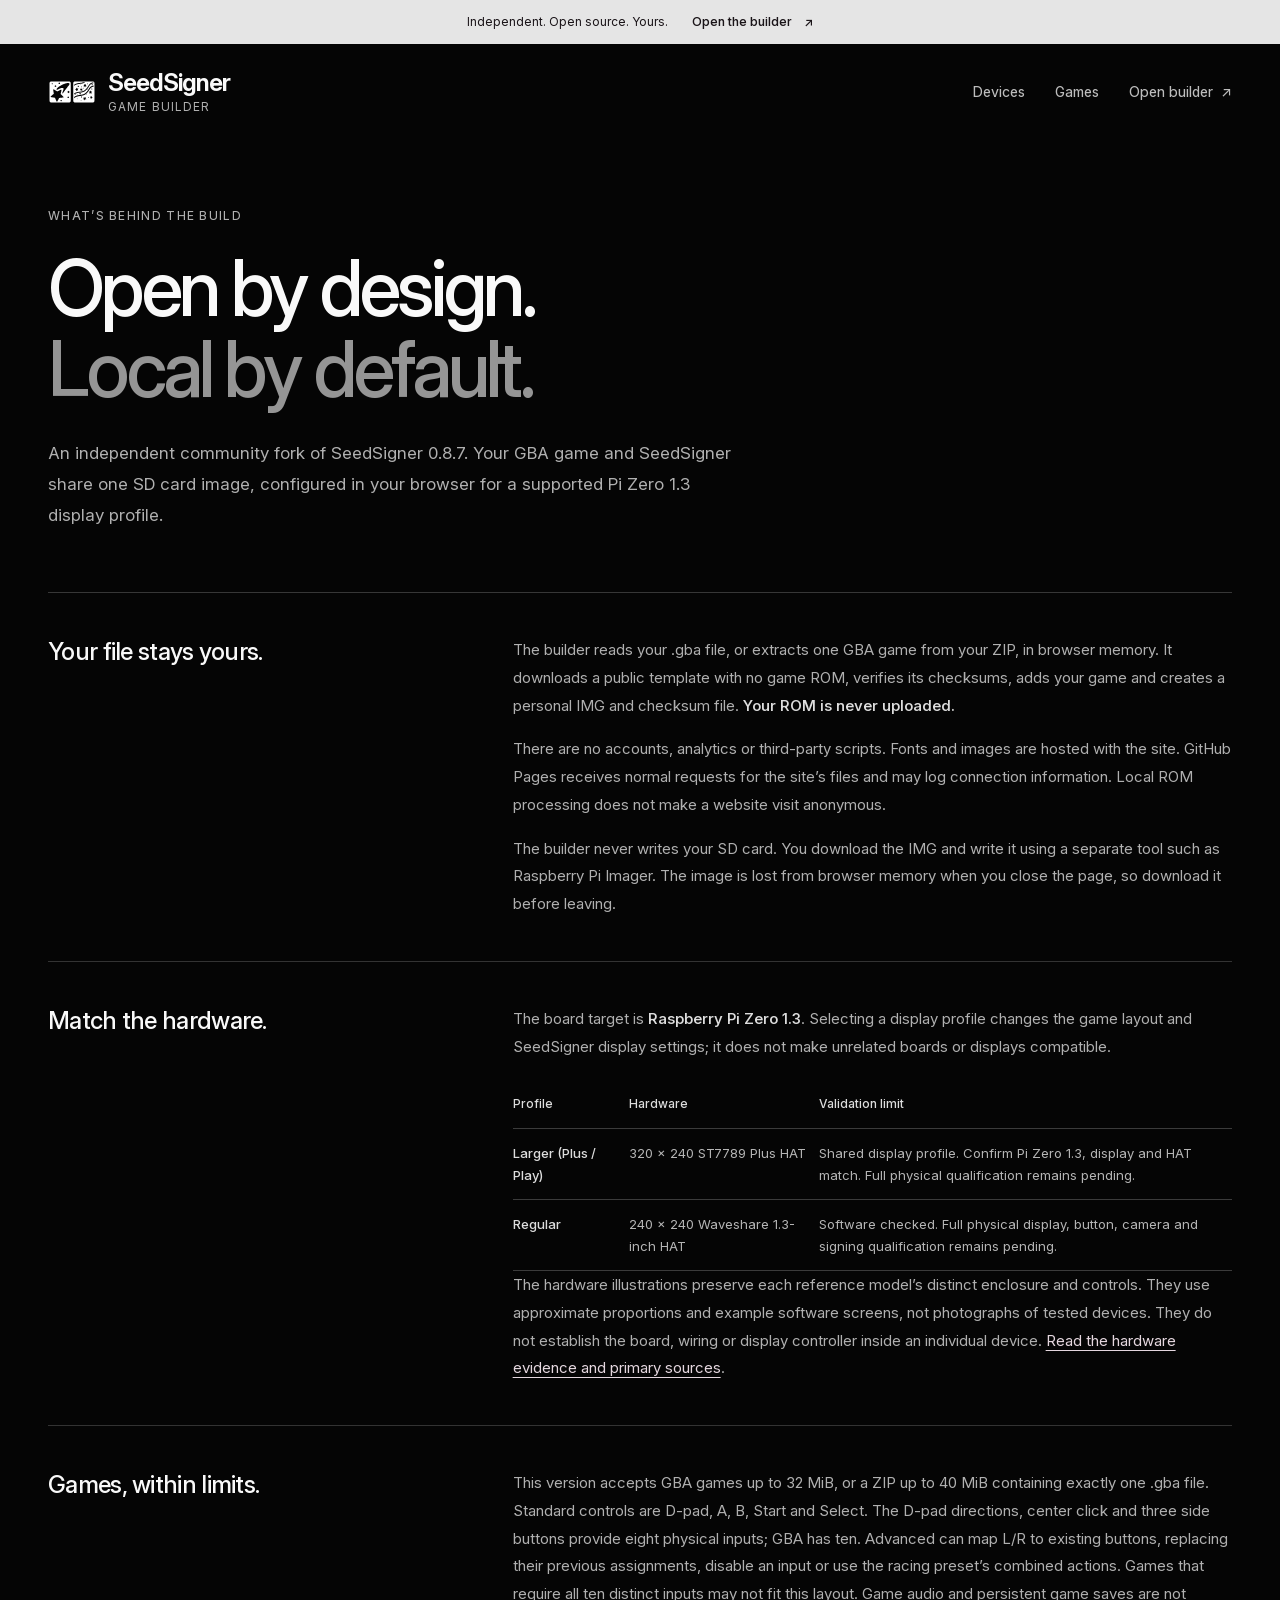
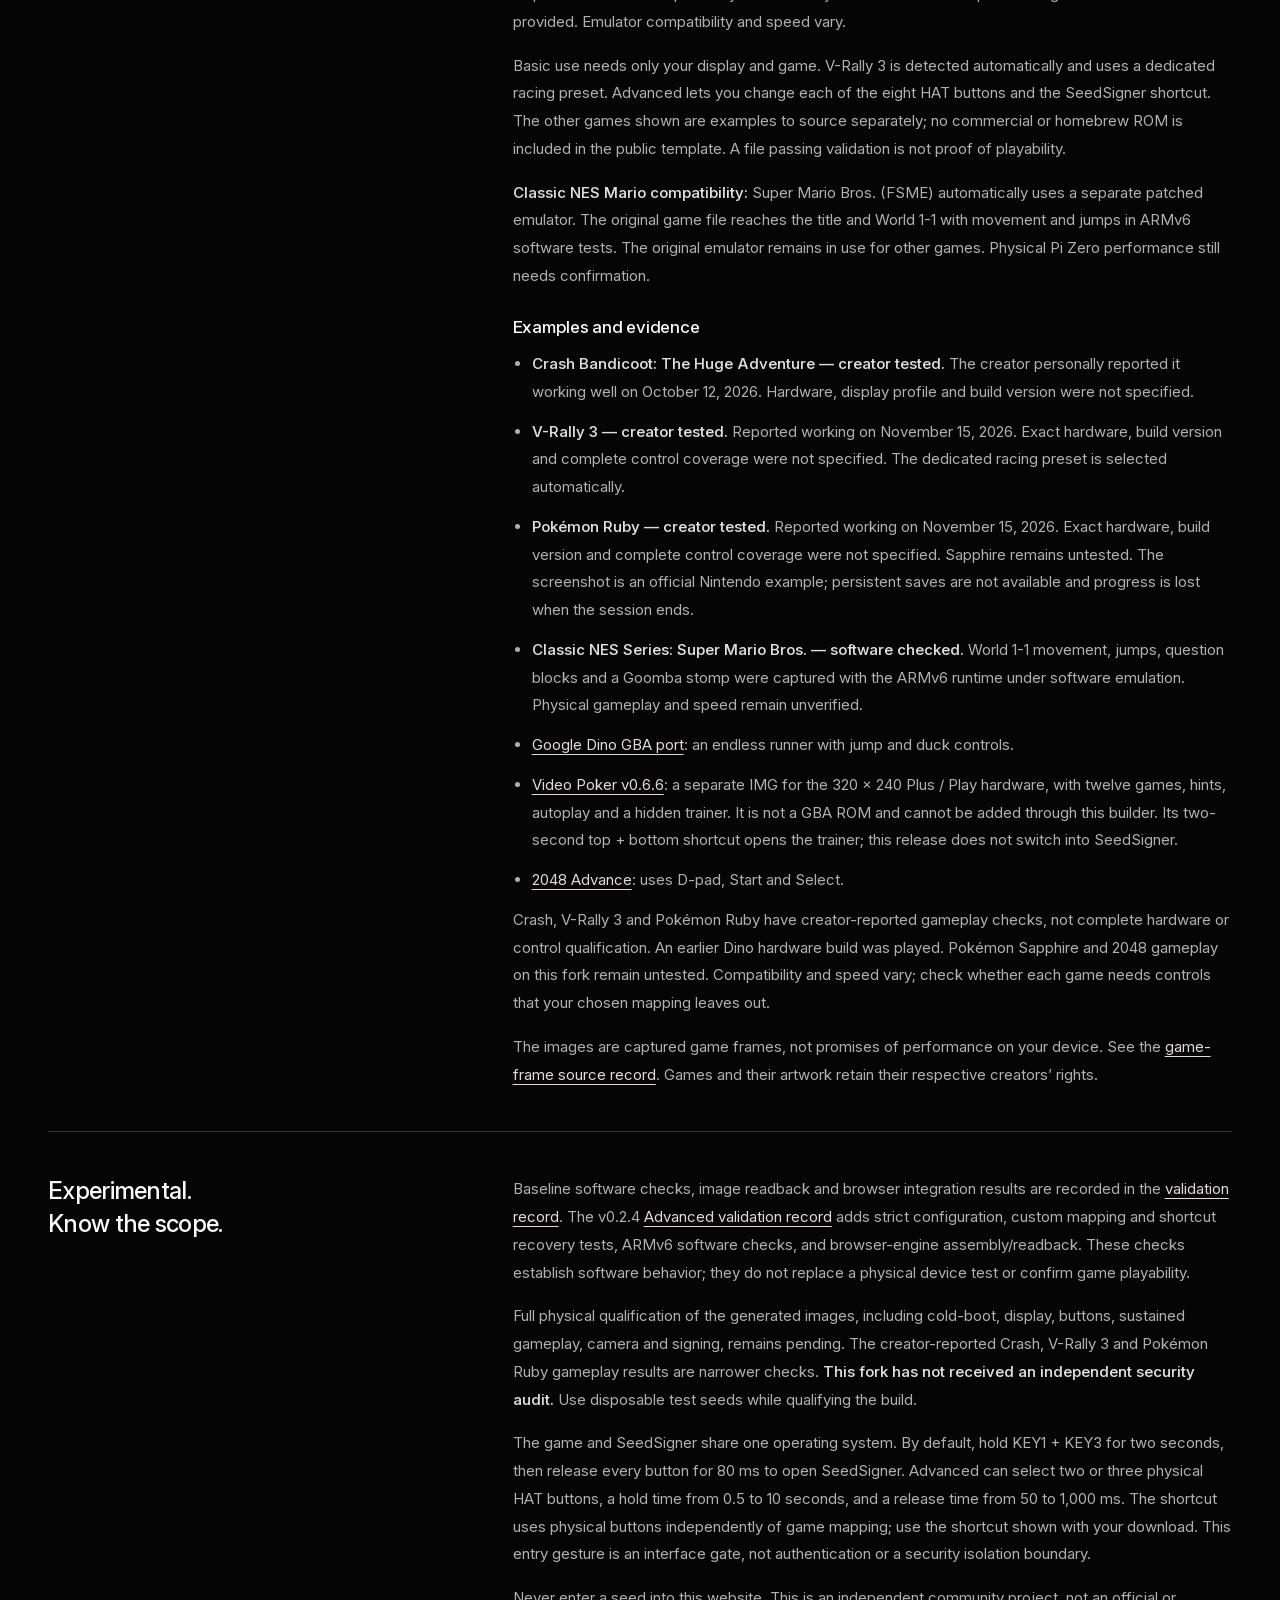
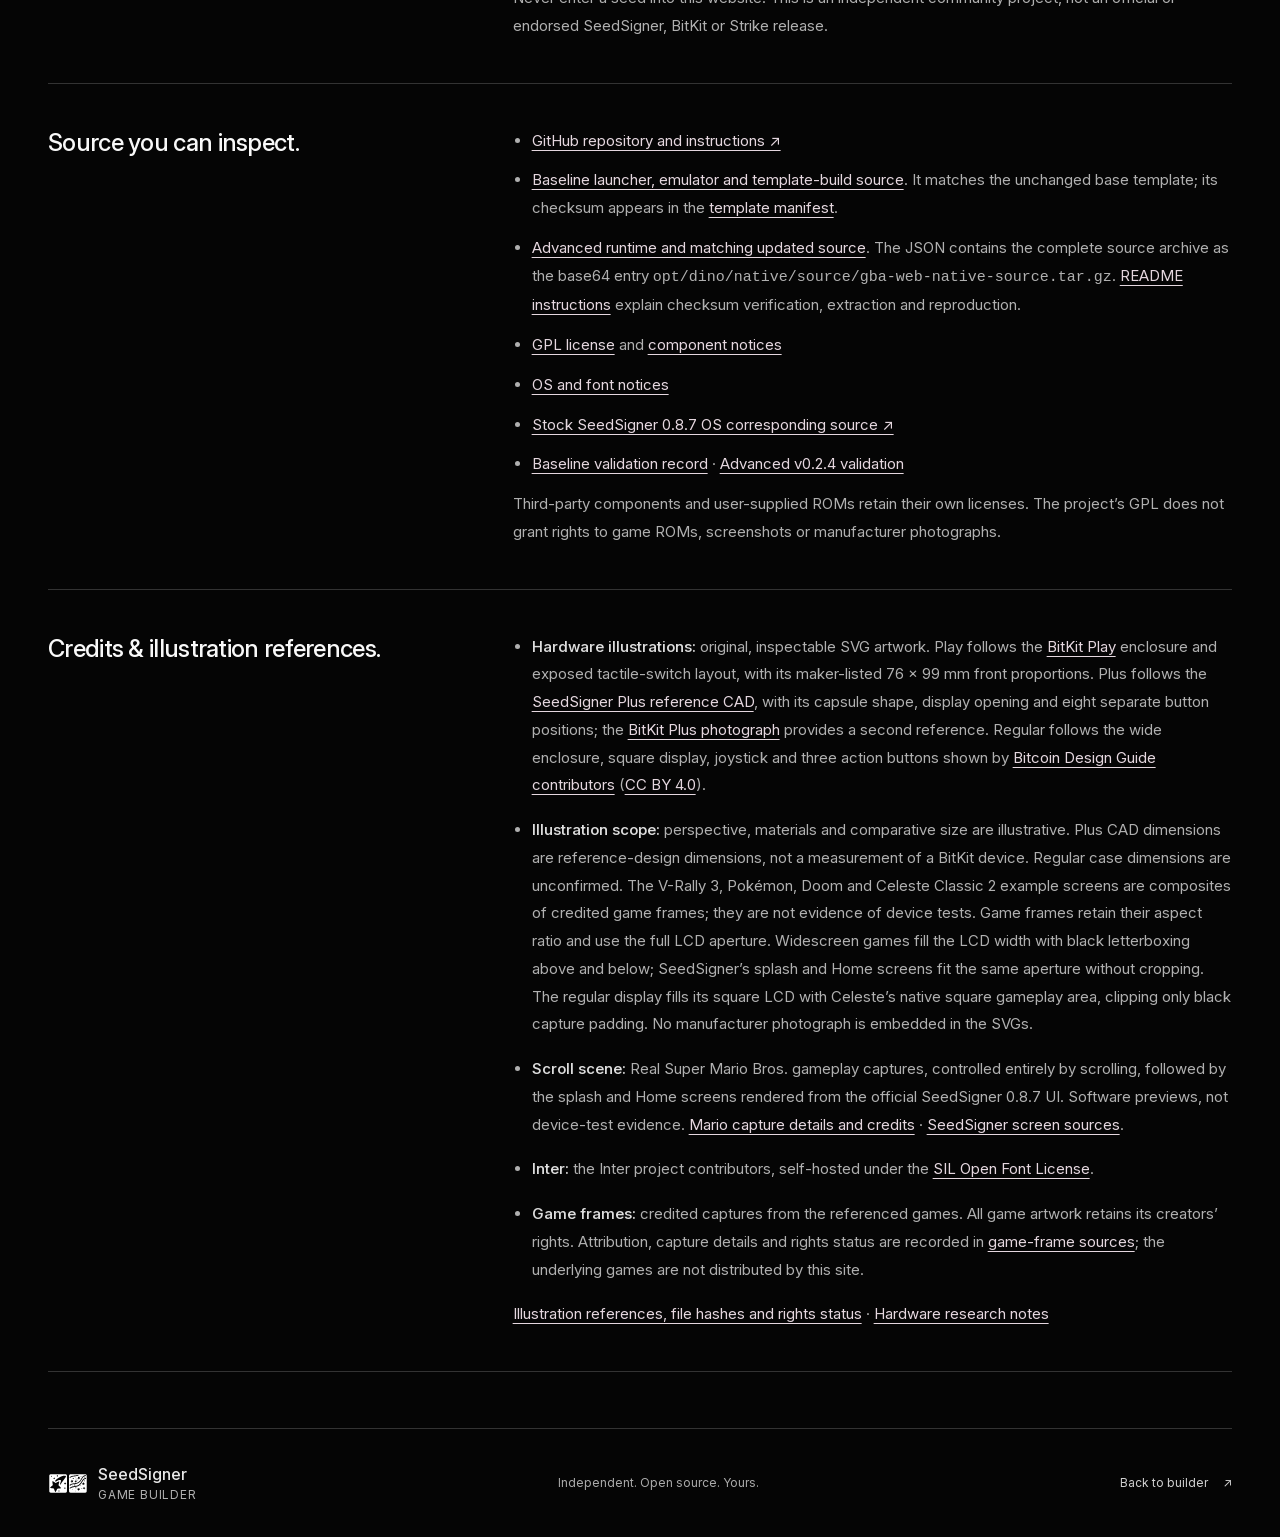
==== commit 05223158: "Feature Video Poker and update creator-tested game evidence" ====
--- a/about.html
+++ b/about.html
@@ -5,8 +5,8 @@
 <main><section class="about-hero" aria-labelledby="about-title"><p class="eyebrow">WHAT’S BEHIND THE BUILD</p><h1 id="about-title">Open by design.<br><span>Local by default.</span></h1><p>An independent community fork of SeedSigner 0.8.7. Your GBA game and SeedSigner share one SD card image, configured in your browser for a supported Pi Zero 1.3 display profile.</p></section><div class="about-content">
 <section class="about-section" id="privacy"><h2>Your file stays yours.</h2><div><p>The builder reads your .gba file, or extracts one GBA game from your ZIP, in browser memory. It downloads a public template with no game ROM, verifies its checksums, adds your game and creates a personal IMG and checksum file. <strong>Your ROM is never uploaded.</strong></p><p>There are no accounts, analytics or third-party scripts. Fonts and images are hosted with the site. GitHub Pages receives normal requests for the site’s files and may log connection information. Local ROM processing does not make a website visit anonymous.</p><p>The builder never writes your SD card. You download the IMG and write it using a separate tool such as Raspberry Pi Imager. The image is lost from browser memory when you close the page, so download it before leaving.</p></div></section>
 <section class="about-section" id="hardware"><h2>Match the hardware.</h2><div><p>The board target is <strong>Raspberry Pi Zero 1.3</strong>. Selecting a display profile changes the game layout and SeedSigner display settings; it does not make unrelated boards or displays compatible.</p><div class="table-wrap"><table class="hardware-matrix"><thead><tr><th scope="col">Profile</th><th scope="col">Hardware</th><th scope="col">Validation limit</th></tr></thead><tbody><tr><th scope="row">Larger (Plus / Play)</th><td>320 × 240 ST7789 Plus HAT</td><td>Shared display profile. Confirm Pi Zero 1.3, display and HAT match. Full physical qualification remains pending.</td></tr><tr><th scope="row">Regular</th><td>240 × 240 Waveshare 1.3-inch HAT</td><td>Software checked. Full physical display, button, camera and signing qualification remains pending.</td></tr></tbody></table></div><p>The hardware illustrations preserve each reference model’s distinct enclosure and controls. They use approximate proportions and example software screens, not photographs of tested devices. They do not establish the board, wiring or display controller inside an individual device. <a href="./HARDWARE-RESEARCH.md">Read the hardware evidence and primary sources</a>.</p></div></section>
-<section class="about-section" id="games"><h2>Games, within limits.</h2><div><p>This version accepts GBA games up to 32 MiB, or a ZIP up to 40 MiB containing exactly one .gba file. Standard controls are D-pad, A, B, Start and Select. Advanced settings can map L/R shoulder inputs to existing HAT buttons, disable an input or use the racing preset’s combined actions. Game audio and persistent game saves are not provided. Emulator compatibility and speed vary.</p><p>Basic use needs only your display and game. V-Rally 3 is detected automatically and uses a dedicated racing preset. Advanced lets you change each of the eight HAT buttons and the SeedSigner shortcut. The other games shown are examples to source separately; no commercial or homebrew ROM is included in the public template. A file passing validation is not proof of playability.</p><p><strong>Classic NES Mario compatibility:</strong> Super Mario Bros. (FSME) automatically uses a separate patched emulator. The original game file reaches the title and World 1-1 with movement and jumps in ARMv6 software tests. The original emulator remains in use for other games. Physical Pi Zero performance still needs confirmation.</p><h3>Examples and evidence</h3><ul><li><strong>Crash Bandicoot: The Huge Adventure — creator tested.</strong> The creator personally reported it working well on October 12, 2026. Hardware, display profile and build version were not specified.</li><li><strong>Pokémon Ruby / Sapphire — not yet tested.</strong> The official Nintendo screenshot is an example, not a compatibility result. Persistent saves are not available; progress is lost when the session ends.</li><li><strong>Classic NES Series: Super Mario Bros. — software checked.</strong> World 1-1 movement, jumps, question blocks and a Goomba stomp were captured with the ARMv6 runtime under software emulation. Physical gameplay and speed remain unverified.</li><li><a href="https://github.com/fritzem/Google-Dino-GBA/releases">Google Dino GBA port</a>: an endless runner with jump and duck controls.</li><li><a href="https://github.com/Skaleee/Celeste2-GBA/releases/tag/1.0.0">Celeste Classic 2 GBA port</a>: D-pad to move, A to jump, B to grapple and Select to pause.</li><li>V-Rally 3: use your own game file with the dedicated racing preset.</li><li><a href="https://basil-termini.itch.io/2048-advance">2048 Advance</a>: uses D-pad, Start and Select.</li></ul><p>The Crash result is a creator-reported gameplay check; it does not establish full hardware qualification. An earlier Dino hardware build was played, and V-Rally 3 ARM emulation and control behavior were checked. Celeste Classic 2, Pokémon and 2048 gameplay on this fork remain untested. Other examples do not have physical validation with this browser builder; compatibility and speed vary.</p><p>The images are captured game frames, not promises of performance on your device. See the <a href="./game-sources.json">game-frame source record</a>. Games and their artwork retain their respective creators’ rights.</p></div></section>
-<section class="about-section" id="validation"><h2>Experimental.<br>Know the scope.</h2><div><p>Baseline software checks, image readback and browser integration results are recorded in the <a href="./validation.json">validation record</a>. The v0.2.4 <a href="./advanced-validation.json">Advanced validation record</a> adds strict configuration, custom mapping and shortcut recovery tests, ARMv6 software checks, and browser-engine assembly/readback. These checks establish software behavior; they do not replace a physical device test or confirm game playability.</p><p>Full physical qualification of the generated images, including cold-boot, display, buttons, sustained gameplay, camera and signing, remains pending. The creator-reported Crash gameplay result is a narrower check. <strong>This fork has not received an independent security audit.</strong> Use disposable test seeds while qualifying the build.</p><p>The game and SeedSigner share one operating system. By default, hold KEY1 + KEY3 for two seconds, then release every button for 80 ms to open SeedSigner. Advanced can select two or three physical HAT buttons, a hold time from 0.5 to 10 seconds, and a release time from 50 to 1,000 ms. The shortcut uses physical buttons independently of game mapping; use the shortcut shown with your download. This entry gesture is an interface gate, not authentication or a security isolation boundary.</p><p>Never enter a seed into this website. This is an independent community project, not an official or endorsed SeedSigner, BitKit or Strike release.</p></div></section>
+<section class="about-section" id="games"><h2>Games, within limits.</h2><div><p>This version accepts GBA games up to 32 MiB, or a ZIP up to 40 MiB containing exactly one .gba file. Standard controls are D-pad, A, B, Start and Select. The D-pad directions, center click and three side buttons provide eight physical inputs; GBA has ten. Advanced can map L/R to existing buttons, replacing their previous assignments, disable an input or use the racing preset’s combined actions. Games that require all ten distinct inputs may not fit this layout. Game audio and persistent game saves are not provided. Emulator compatibility and speed vary.</p><p>Basic use needs only your display and game. V-Rally 3 is detected automatically and uses a dedicated racing preset. Advanced lets you change each of the eight HAT buttons and the SeedSigner shortcut. The other games shown are examples to source separately; no commercial or homebrew ROM is included in the public template. A file passing validation is not proof of playability.</p><p><strong>Classic NES Mario compatibility:</strong> Super Mario Bros. (FSME) automatically uses a separate patched emulator. The original game file reaches the title and World 1-1 with movement and jumps in ARMv6 software tests. The original emulator remains in use for other games. Physical Pi Zero performance still needs confirmation.</p><h3>Examples and evidence</h3><ul><li><strong>Crash Bandicoot: The Huge Adventure — creator tested.</strong> The creator personally reported it working well on October 12, 2026. Hardware, display profile and build version were not specified.</li><li><strong>V-Rally 3 — creator tested.</strong> Reported working on November 15, 2026. Exact hardware, build version and complete control coverage were not specified. The dedicated racing preset is selected automatically.</li><li><strong>Pokémon Ruby — creator tested.</strong> Reported working on November 15, 2026. Exact hardware, build version and complete control coverage were not specified. Sapphire remains untested. The screenshot is an official Nintendo example; persistent saves are not available and progress is lost when the session ends.</li><li><strong>Classic NES Series: Super Mario Bros. — software checked.</strong> World 1-1 movement, jumps, question blocks and a Goomba stomp were captured with the ARMv6 runtime under software emulation. Physical gameplay and speed remain unverified.</li><li><a href="https://github.com/fritzem/Google-Dino-GBA/releases">Google Dino GBA port</a>: an endless runner with jump and duck controls.</li><li><a href="https://github.com/xberenguer/videopoker/releases/tag/v0.6.6">Video Poker v0.6.6</a>: a separate IMG for the 320 × 240 Plus / Play hardware, with twelve games, hints, autoplay and a hidden trainer. It is not a GBA ROM and cannot be added through this builder. Its two-second top + bottom shortcut opens the trainer; this release does not switch into SeedSigner.</li><li><a href="https://basil-termini.itch.io/2048-advance">2048 Advance</a>: uses D-pad, Start and Select.</li></ul><p>Crash, V-Rally 3 and Pokémon Ruby have creator-reported gameplay checks, not complete hardware or control qualification. An earlier Dino hardware build was played. Pokémon Sapphire and 2048 gameplay on this fork remain untested. Compatibility and speed vary; check whether each game needs controls that your chosen mapping leaves out.</p><p>The images are captured game frames, not promises of performance on your device. See the <a href="./game-sources.json">game-frame source record</a>. Games and their artwork retain their respective creators’ rights.</p></div></section>
+<section class="about-section" id="validation"><h2>Experimental.<br>Know the scope.</h2><div><p>Baseline software checks, image readback and browser integration results are recorded in the <a href="./validation.json">validation record</a>. The v0.2.4 <a href="./advanced-validation.json">Advanced validation record</a> adds strict configuration, custom mapping and shortcut recovery tests, ARMv6 software checks, and browser-engine assembly/readback. These checks establish software behavior; they do not replace a physical device test or confirm game playability.</p><p>Full physical qualification of the generated images, including cold-boot, display, buttons, sustained gameplay, camera and signing, remains pending. The creator-reported Crash, V-Rally 3 and Pokémon Ruby gameplay results are narrower checks. <strong>This fork has not received an independent security audit.</strong> Use disposable test seeds while qualifying the build.</p><p>The game and SeedSigner share one operating system. By default, hold KEY1 + KEY3 for two seconds, then release every button for 80 ms to open SeedSigner. Advanced can select two or three physical HAT buttons, a hold time from 0.5 to 10 seconds, and a release time from 50 to 1,000 ms. The shortcut uses physical buttons independently of game mapping; use the shortcut shown with your download. This entry gesture is an interface gate, not authentication or a security isolation boundary.</p><p>Never enter a seed into this website. This is an independent community project, not an official or endorsed SeedSigner, BitKit or Strike release.</p></div></section>
 <section class="about-section" id="source"><h2>Source you can inspect.</h2><div><ul><li><a href="https://github.com/xberenguer/seedsigner-gba-builder">GitHub repository and instructions ↗</a></li><li><a href="./source.tar.gz">Baseline launcher, emulator and template-build source</a>. It matches the unchanged base template; its checksum appears in the <a href="./template.json">template manifest</a>.</li><li><a href="./advanced-runtime.json">Advanced runtime and matching updated source</a>. The JSON contains the complete source archive as the base64 entry <code>opt/dino/native/<wbr>source/<wbr>gba-web-native-source.tar.gz</code>. <a href="./README.md">README instructions</a> explain checksum verification, extraction and reproduction.</li><li><a href="./LICENSE">GPL license</a> and <a href="./NOTICE">component notices</a></li><li><a href="./OS-and-font-notices.txt">OS and font notices</a></li><li><a href="https://github.com/xberenguer/seedsigner-dino/releases/download/v0.1.1-beta/seedsigner-v0.8.7-os-corresponding-source.tar.gz">Stock SeedSigner 0.8.7 OS corresponding source ↗</a></li><li><a href="./validation.json">Baseline validation record</a> · <a href="./advanced-validation.json">Advanced v0.2.4 validation</a></li></ul><p>Third-party components and user-supplied ROMs retain their own licenses. The project’s GPL does not grant rights to game ROMs, screenshots or manufacturer photographs.</p></div></section>
 <section class="about-section" id="credits"><h2>Credits &amp; illustration references.</h2><div><ul class="credit-list"><li><strong>Hardware illustrations:</strong> original, inspectable SVG artwork. Play follows the <a href="https://bitkitbtc.com/product/seedsigner-play/">BitKit Play</a> enclosure and exposed tactile-switch layout, with its maker-listed 76 × 99 mm front proportions. Plus follows the <a href="https://github.com/3rdIteration/seedsigner-hardware/tree/main/signer_enclosures/seedsigner_plus/reference_design">SeedSigner Plus reference CAD</a>, with its capsule shape, display opening and eight separate button positions; the <a href="https://bitkitbtc.com/product/seedsigner-plus/">BitKit Plus photograph</a> provides a second reference. Regular follows the wide enclosure, square display, joystick and three action buttons shown by <a href="https://bitcoin.design/guide/case-studies/seedsigner/">Bitcoin Design Guide contributors</a> (<a href="https://creativecommons.org/licenses/by/4.0/">CC BY 4.0</a>).</li><li><strong>Illustration scope:</strong> perspective, materials and comparative size are illustrative. Plus CAD dimensions are reference-design dimensions, not a measurement of a BitKit device. Regular case dimensions are unconfirmed. The V-Rally 3, Pokémon, Doom and Celeste Classic 2 example screens are composites of credited game frames; they are not evidence of device tests. Game frames retain their aspect ratio and use the full LCD aperture. Widescreen games fill the LCD width with black letterboxing above and below; SeedSigner’s splash and Home screens fit the same aperture without cropping. The regular display fills its square LCD with Celeste’s native square gameplay area, clipping only black capture padding. No manufacturer photograph is embedded in the SVGs.</li><li><strong>Scroll scene:</strong> Real Super Mario Bros. gameplay captures, controlled entirely by scrolling, followed by the splash and Home screens rendered from the official SeedSigner 0.8.7 UI. Software previews, not device-test evidence. <a href="./scroll-sources-v3.json">Mario capture details and credits</a> · <a href="./hero-sources.json">SeedSigner screen sources</a>.</li><li><strong>Inter:</strong> the Inter project contributors, self-hosted under the <a href="./Inter-LICENSE.txt">SIL Open Font License</a>.</li><li><strong>Game frames:</strong> credited captures from the referenced games. All game artwork retains its creators’ rights. Attribution, capture details and rights status are recorded in <a href="./game-sources.json">game-frame sources</a>; the underlying games are not distributed by this site.</li></ul><p><a href="./hardware-sources.json">Illustration references, file hashes and rights status</a> · <a href="./HARDWARE-RESEARCH.md">Hardware research notes</a></p></div></section>
 </div></main><footer><a class="footer-brand" href="https://xn--sg8hhb.ws/" aria-label="SeedSigner Game Builder — visit 🌠🌌.ws"><img class="brand-logo" src="./company-logo-white.svg" width="40" height="20" alt=""><span class="brand-wordmark">SeedSigner<span class="brand-subtitle">Game Builder</span></span></a><span>Independent. Open source. Yours.</span><a href="./">Back to builder <span aria-hidden="true">↗</span></a></footer></div></body></html>
